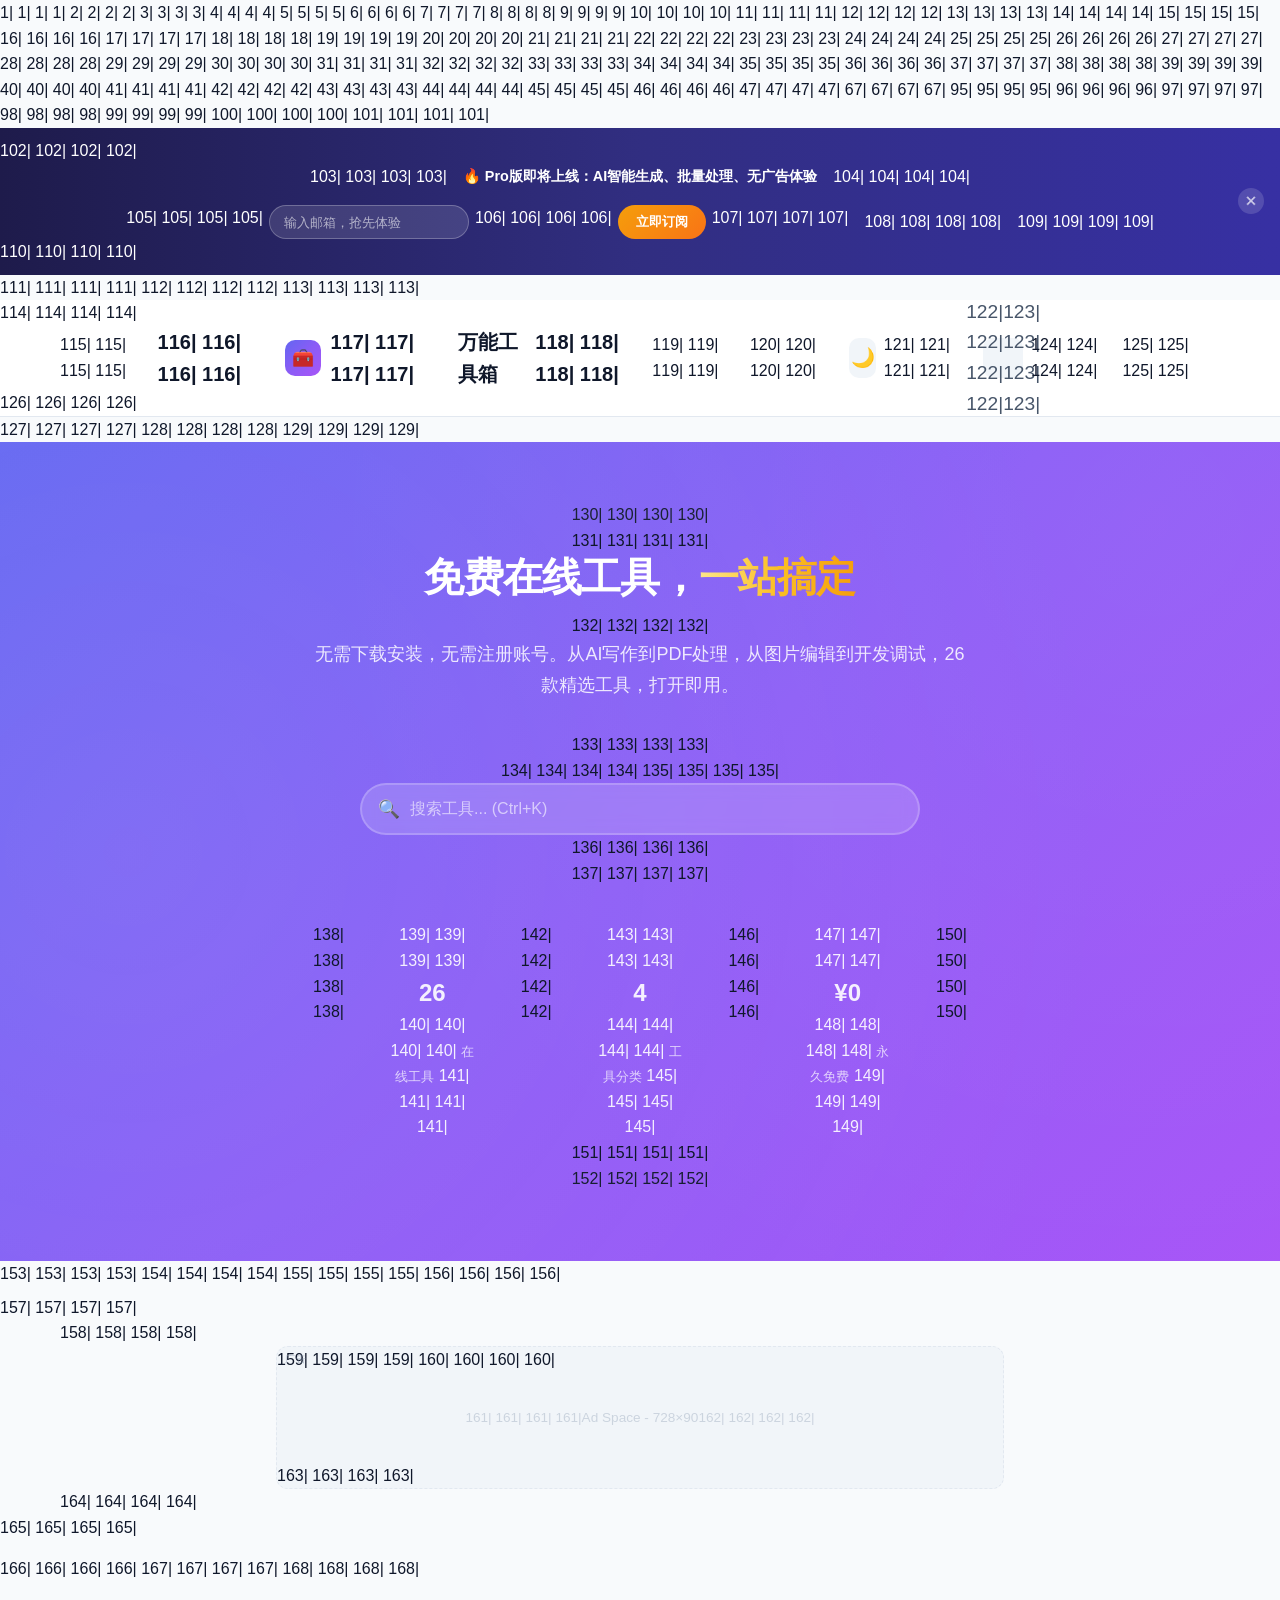
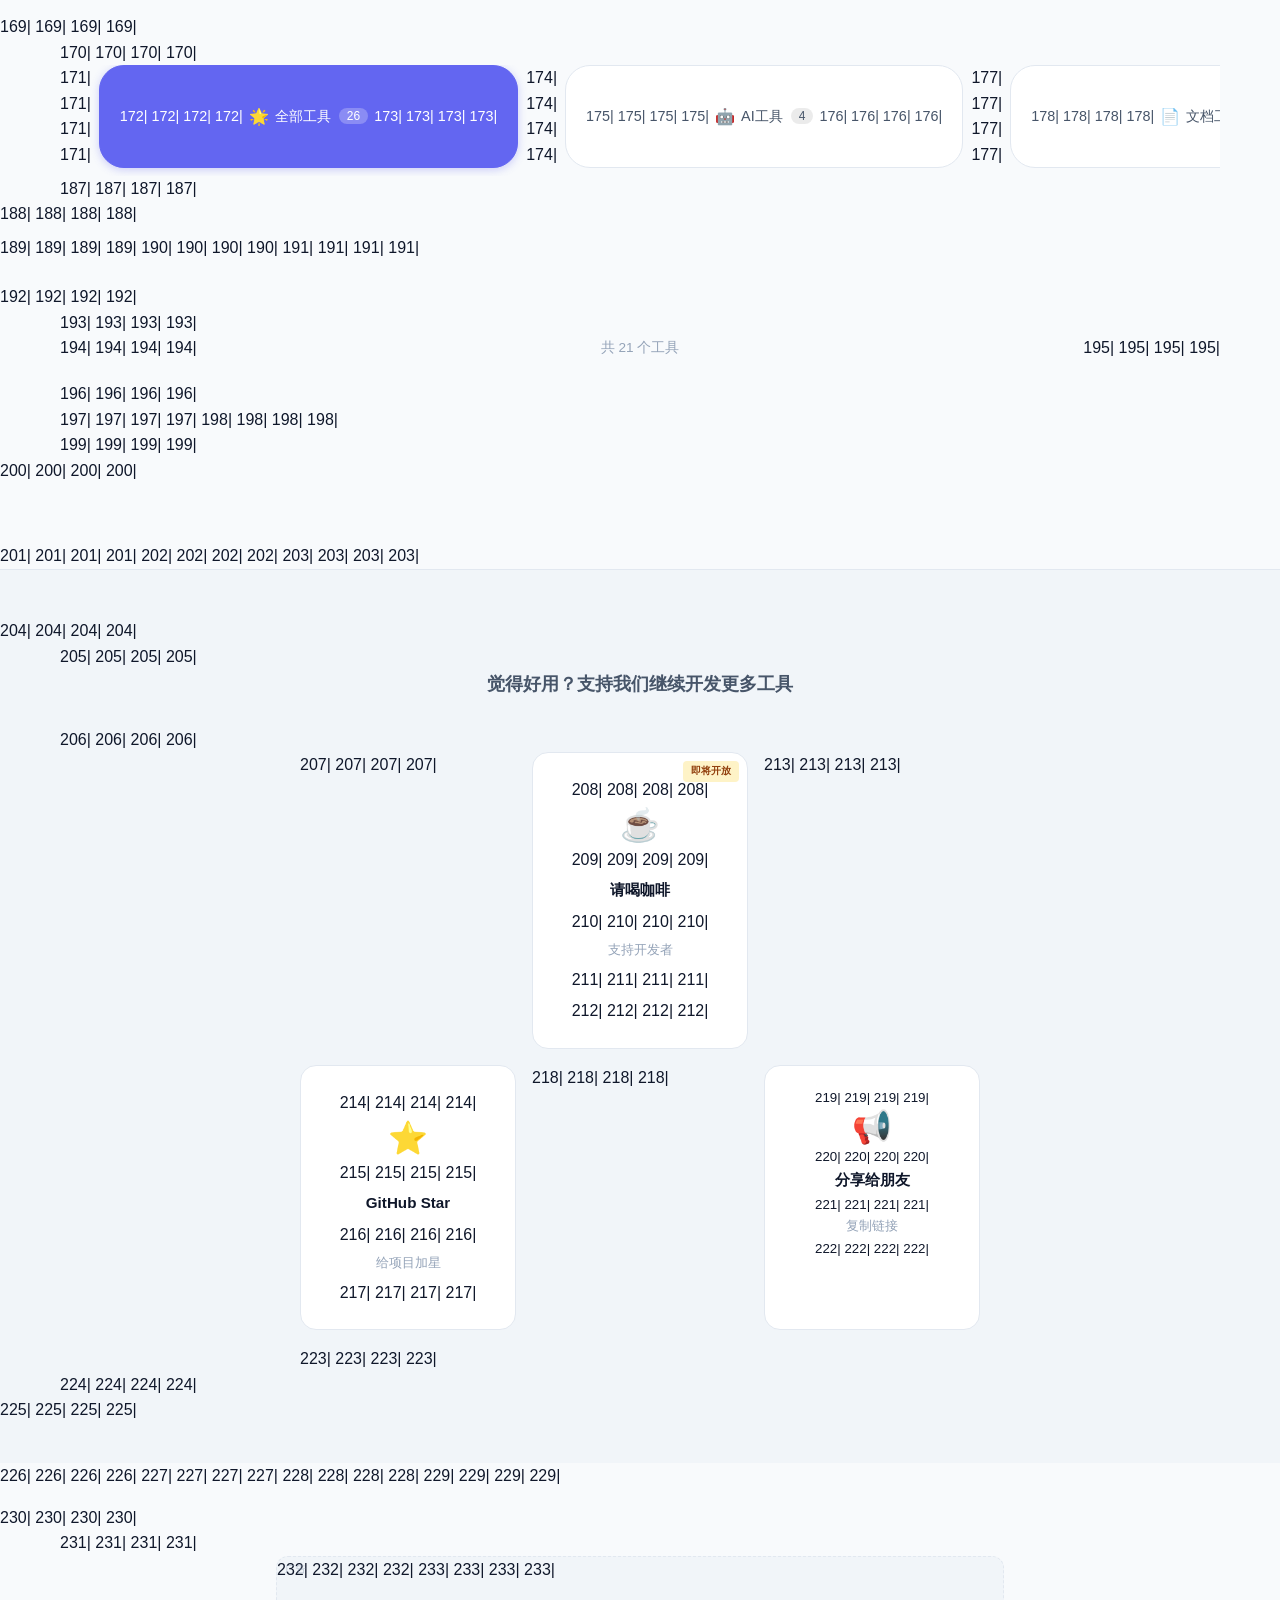
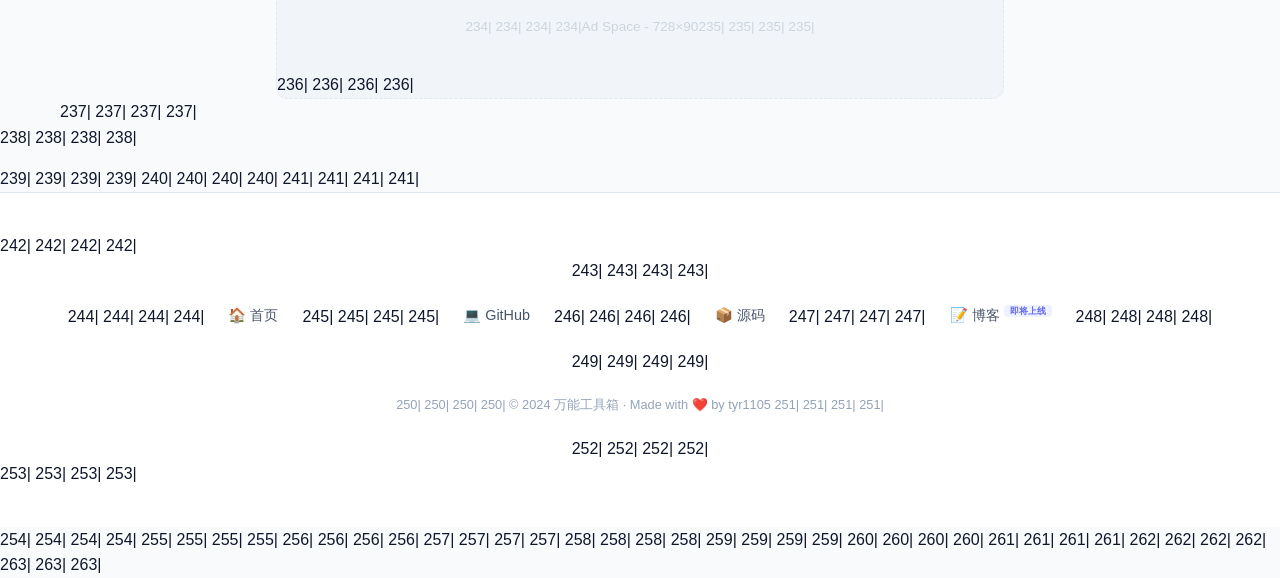
==== index.html @ a22a0768 "feat: 添加CSS阴影生成器工具" ====
1|     1|     1|     1|<!DOCTYPE html>
     2|     2|     2|     2|<html lang="zh-CN" data-theme="light">
     3|     3|     3|     3|<head>
     4|     4|     4|     4|  <meta charset="UTF-8">
     5|     5|     5|     5|  <meta name="viewport" content="width=device-width, initial-scale=1.0">
     6|     6|     6|     6|  <meta http-equiv="X-UA-Compatible" content="IE=edge">
     7|     7|     7|     7|
     8|     8|     8|     8|  <!-- SEO Meta Tags -->
     9|     9|     9|     9|  <title>万能工具箱 - 免费在线工具集合 | AI工具、PDF处理、图片编辑、开发者工具</title>
    10|    10|    10|    10|  <meta name="description" content="万能工具箱汇集各类免费在线工具：AI文案生成、PDF处理、图片编辑压缩、发票生成、简历制作、开发者工具等，无需注册，即开即用。">
    11|    11|    11|    11|  <meta name="keywords" content="在线工具,免费工具,AI工具,PDF工具,图片压缩,发票生成,简历制作,二维码生成,开发者工具,JSON格式化,万能工具箱">
    12|    12|    12|    12|  <meta name="author" content="tyr1105">
    13|    13|    13|    13|  <meta name="robots" content="index, follow, max-snippet:-1, max-image-preview:large">
    14|    14|    14|    14|  <link rel="canonical" href="https://tyr1105.github.io/">
    15|    15|    15|    15|  <link rel="alternate" hreflang="zh-CN" href="https://tyr1105.github.io/">
    16|    16|    16|    16|  <link rel="alternate" hreflang="zh-TW" href="https://tyr1105.github.io/">
    17|    17|    17|    17|  <link rel="alternate" hreflang="zh-HK" href="https://tyr1105.github.io/">
    18|    18|    18|    18|  <link rel="alternate" hreflang="en" href="https://tyr1105.github.io/">
    19|    19|    19|    19|  <link rel="alternate" hreflang="x-default" href="https://tyr1105.github.io/">
    20|    20|    20|    20|
    21|    21|    21|    21|  <!-- Open Graph -->
    22|    22|    22|    22|  <meta property="og:type" content="website">
    23|    23|    23|    23|  <meta property="og:title" content="万能工具箱 - 免费在线工具集合">
    24|    24|    24|    24|  <meta property="og:description" content="汇集26+个免费在线工具：AI文案生成、PDF处理、图片编辑、录屏工具、配色工具、开发者工具等，无需注册，即开即用。">
    25|    25|    25|    25|  <meta property="og:url" content="https://tyr1105.github.io/">
    26|    26|    26|    26|  <meta property="og:site_name" content="万能工具箱">
    27|    27|    27|    27|  <meta property="og:locale" content="zh_CN">
    28|    28|    28|    28|  <meta property="og:image" content="https://tyr1105.github.io/og-image.png">
    29|    29|    29|    29|  <meta property="og:image:width" content="1200">
    30|    30|    30|    30|  <meta property="og:image:height" content="630">
    31|    31|    31|    31|  <meta property="og:image:alt" content="万能工具箱 - 免费在线工具集合，包含AI营销文案、PDF处理、图片压缩、发票生成等19+款工具">
    32|    32|    32|    32|
    33|    33|    33|    33|  <!-- Twitter Card -->
    34|    34|    34|    34|  <meta name="twitter:card" content="summary_large_image">
    35|    35|    35|    35|  <meta name="twitter:title" content="万能工具箱 - 免费在线工具集合">
    36|    36|    36|    36|  <meta name="twitter:description" content="汇集26+个免费在线工具：AI文案生成、PDF处理、图片编辑、录屏工具、配色工具、开发者工具等。">
    37|    37|    37|    37|  <meta name="twitter:image" content="https://tyr1105.github.io/og-image.png">
    38|    38|    38|    38|  <meta name="twitter:image:alt" content="万能工具箱 - 免费在线工具集合预览图">
    39|    39|    39|    39|
    40|    40|    40|    40|  <!-- Favicon -->
    41|    41|    41|    41|  <link rel="icon" href="data:image/svg+xml,<svg xmlns='http://www.w3.org/2000/svg' viewBox='0 0 100 100'><text y='.9em' font-size='90'>🧰</text></svg>">
    42|    42|    42|    42|
    43|    43|    43|    43|  <!-- Stylesheet -->
    44|    44|    44|    44|  <link rel="stylesheet" href="style.css">
    45|    45|    45|    45|
    46|    46|    46|    46|  <!-- Structured Data -->
    47|    47|    47|    47|  <script type="application/ld+json">
    48|    48|    48|    48|  {
    49|    49|    49|    49|    "@context": "https://schema.org",
    50|    50|    50|    50|    "@type": "WebSite",
    51|    51|    51|    51|    "name": "万能工具箱",
    52|    52|    52|    52|    "alternateName": "Wanneng Toolbox",
    53|    53|    53|    53|    "url": "https://tyr1105.github.io/",
    54|    54|    54|    54|    "description": "免费在线工具集合，汇集AI工具、文档处理、图片编辑、开发者工具等。",
    55|    55|    55|    55|    "inLanguage": "zh-CN",
    56|    56|    56|    56|    "creator": {
    57|    57|    57|    57|      "@type": "Person",
    58|    58|    58|    58|      "name": "tyr1105"
    59|    59|    59|    59|    },
    60|    60|    60|    60|    "potentialAction": {
    61|    61|    61|    61|      "@type": "SearchAction",
    62|    62|    62|    62|      "target": "https://tyr1105.github.io/?q={search_term_string}",
    63|    63|    63|    63|      "query-input": "required name=search_term_string"
    64|    64|    64|    64|    }
    65|    65|    65|    65|  }
    66|    66|    66|    66|  </script>
    67|    67|    67|    67|  <script type="application/ld+json">
    68|    68|    68|    68|  {
    69|    69|    69|    69|    "@context": "https://schema.org",
    70|    70|    70|    70|    "@type": "ItemList",
    71|    71|    71|    71|    "name": "在线工具列表",
    72|    72|    72|    72|    "itemListElement": [
    73|    73|    73|    73|      {"@type": "ListItem", "position": 1, "name": "AI营销文案生成器", "url": "https://tyr1105.github.io/ai-tools-box/"},
    74|    74|    74|    74|      {"@type": "ListItem", "position": 2, "name": "AI社交媒体文案", "url": "https://tyr1105.github.io/writeboom/"},
    75|    75|    75|    75|      {"@type": "ListItem", "position": 3, "name": "AI Excel公式助手", "url": "https://github.com/tyr1105/formula-ai"},
    76|    76|    76|    76|      {"@type": "ListItem", "position": 4, "name": "PDF工具箱", "url": "https://tyr1105.github.io/pdfkit/"},
    77|    77|    77|    77|      {"@type": "ListItem", "position": 5, "name": "在线发票生成器", "url": "https://tyr1105.github.io/quickbill/"},
    78|    78|    78|    78|      {"@type": "ListItem", "position": 6, "name": "简历制作器", "url": "https://tyr1105.github.io/resumecraft/"},
    79|    79|    79|    79|      {"@type": "ListItem", "position": 7, "name": "图片工具箱", "url": "https://tyr1105.github.io/pictool/"},
    80|    80|    80|    80|      {"@type": "ListItem", "position": 8, "name": "小红书封面制作", "url": "https://tyr1105.github.io/redcover/"},
    81|    81|    81|    81|      {"@type": "ListItem", "position": 9, "name": "截图美化工具", "url": "https://tyr1105.github.io/shotpro/"},
    82|    82|    82|    82|      {"@type": "ListItem", "position": 10, "name": "二维码生成器", "url": "https://tyr1105.github.io/qrgen/"},
    83|    83|    83|    83|      {"@type": "ListItem", "position": 11, "name": "水印大师", "url": "https://tyr1105.github.io/watermark-pro/"},
    84|    84|    84|    84|      {"@type": "ListItem", "position": 12, "name": "开发者工具箱", "url": "https://tyr1105.github.io/devkit-tools/"},
    85|    85|    85|    85|      {"@type": "ListItem", "position": 13, "name": "在线图表制作", "url": "https://tyr1105.github.io/chartsnap/"},
    86|    86|    86|    86|      {"@type": "ListItem", "position": 14, "name": "DevToolBox开发者工具", "url": "https://tyr1105.github.io/devtoolbox/"},
    87|    87|    87|    87|      {"@type": "ListItem", "position": 15, "name": "在线录屏工具", "url": "https://tyr1105.github.io/recsnap/"},
    88|    88|    88|    88|      {"@type": "ListItem", "position": 16, "name": "配色大师", "url": "https://tyr1105.github.io/colorpilot/"}
    89|    89|    89|    89|      ,{"@type": "ListItem", "position": 17, "name": "Favicon生成器", "url": "https://tyr1105.github.io/favicon-gen/"}
    90|    90|    90|    90|      ,{"@type": "ListItem", "position": 18, "name": "DevUtils开发者工具", "url": "https://tyr1105.github.io/devutils/"}
    91|    91|    91|    91|      ,{"@type": "ListItem", "position": 19, "name": "App截图Mockup生成器", "url": "https://tyr1105.github.io/shotpro-app/"}
    92|    92|    92|    92|    ]
    93|    93|    93|    93|  }
    94|    94|    94|    94|  </script>
    95|    95|    95|    95|
    96|    96|    96|    96|  <!-- Analytics will be configured after GA setup -->
    97|    97|    97|    97|</head>
    98|    98|    98|    98|<body>
    99|    99|    99|    99|
   100|   100|   100|   100|  <!-- ========== Pro Banner ========== -->
   101|   101|   101|   101|  <div class="pro-banner" id="pro-banner">
   102|   102|   102|   102|    <div class="pro-banner-inner">
   103|   103|   103|   103|      <span class="pro-banner-text">🔥 Pro版即将上线：AI智能生成、批量处理、无广告体验</span>
   104|   104|   104|   104|      <form class="pro-banner-form" id="pro-email-form" onsubmit="return false;">
   105|   105|   105|   105|        <input type="email" class="pro-banner-input" placeholder="输入邮箱，抢先体验" aria-label="邮箱地址">
   106|   106|   106|   106|        <button type="submit" class="pro-banner-btn">立即订阅</button>
   107|   107|   107|   107|      </form>
   108|   108|   108|   108|      <button class="pro-banner-close" id="pro-banner-close" aria-label="关闭">✕</button>
   109|   109|   109|   109|    </div>
   110|   110|   110|   110|  </div>
   111|   111|   111|   111|
   112|   112|   112|   112|  <!-- ========== Header ========== -->
   113|   113|   113|   113|  <header class="header">
   114|   114|   114|   114|    <div class="container header-inner">
   115|   115|   115|   115|      <a href="/" class="logo">
   116|   116|   116|   116|        <div class="logo-icon">🧰</div>
   117|   117|   117|   117|        <span>万能工具箱</span>
   118|   118|   118|   118|      </a>
   119|   119|   119|   119|      <div class="header-actions">
   120|   120|   120|   120|        <button class="theme-toggle" id="theme-toggle" aria-label="切换暗色模式">🌙</button>
   121|   121|   121|   121|        <a href="https://github.com/tyr1105" target="_blank" rel="noopener noreferrer" class="github-link" aria-label="GitHub">
   122|   122|   122|   122|          <svg width="20" height="20" viewBox="0 0 24 24" fill="currentColor"><path d="M12 0C5.37 0 0 5.37 0 12c0 5.31 3.435 9.795 8.205 11.385.6.105.825-.255.825-.57 0-.285-.015-1.23-.015-2.235-3.015.555-3.795-.735-4.035-1.41-.135-.345-.72-1.41-1.23-1.695-.42-.225-1.02-.78-.015-.795.945-.015 1.62.87 1.845 1.23 1.08 1.815 2.805 1.305 3.495.99.105-.78.42-1.305.765-1.605-2.67-.3-5.46-1.335-5.46-5.925 0-1.305.465-2.385 1.23-3.225-.12-.3-.54-1.53.12-3.18 0 0 1.005-.315 3.3 1.23.96-.27 1.98-.405 3-.405s2.04.135 3 .405c2.295-1.56 3.3-1.23 3.3-1.23.66 1.65.24 2.88.12 3.18.765.84 1.23 1.905 1.23 3.225 0 4.605-2.805 5.625-5.475 5.925.435.375.81 1.095.81 2.22 0 1.605-.015 2.895-.015 3.3 0 .315.225.69.825.57A12.02 12.02 0 0024 12c0-6.63-5.37-12-12-12z"/></svg>
   123|   123|   123|   123|        </a>
   124|   124|   124|   124|      </div>
   125|   125|   125|   125|    </div>
   126|   126|   126|   126|  </header>
   127|   127|   127|   127|
   128|   128|   128|   128|  <!-- ========== Hero ========== -->
   129|   129|   129|   129|  <section class="hero">
   130|   130|   130|   130|    <div class="hero-content">
   131|   131|   131|   131|      <h1>免费在线工具，<span class="gradient-text">一站搞定</span></h1>
   132|   132|   132|   132|      <p>无需下载安装，无需注册账号。从AI写作到PDF处理，从图片编辑到开发调试，26款精选工具，打开即用。</p>
   133|   133|   133|   133|      <div class="search-wrapper">
   134|   134|   134|   134|        <span class="search-icon">🔍</span>
   135|   135|   135|   135|        <input type="text" id="search-input" class="search-input" placeholder="搜索工具... (Ctrl+K)" autocomplete="off">
   136|   136|   136|   136|      </div>
   137|   137|   137|   137|      <div class="stats">
   138|   138|   138|   138|        <div class="stat-item">
   139|   139|   139|   139|          <span class="stat-number">26</span>
   140|   140|   140|   140|          <span class="stat-label">在线工具</span>
   141|   141|   141|   141|        </div>
   142|   142|   142|   142|        <div class="stat-item">
   143|   143|   143|   143|          <span class="stat-number">4</span>
   144|   144|   144|   144|          <span class="stat-label">工具分类</span>
   145|   145|   145|   145|        </div>
   146|   146|   146|   146|        <div class="stat-item">
   147|   147|   147|   147|          <span class="stat-number">¥0</span>
   148|   148|   148|   148|          <span class="stat-label">永久免费</span>
   149|   149|   149|   149|        </div>
   150|   150|   150|   150|      </div>
   151|   151|   151|   151|    </div>
   152|   152|   152|   152|  </section>
   153|   153|   153|   153|
   154|   154|   154|   154|  <!-- ========== Ad Banner (Hero - Grid) ========== -->
   155|   155|   155|   155|  <!-- Google AdSense - Replace with actual ad code after account setup -->
   156|   156|   156|   156|  <div class="ad-banner ad-banner-mid">
   157|   157|   157|   157|    <div class="container">
   158|   158|   158|   158|      <div class="ad-slot" aria-label="广告位">
   159|   159|   159|   159|        <span class="ad-label">广告</span>
   160|   160|   160|   160|        <div class="ad-placeholder">
   161|   161|   161|   161|          <span>Ad Space - 728×90</span>
   162|   162|   162|   162|        </div>
   163|   163|   163|   163|      </div>
   164|   164|   164|   164|    </div>
   165|   165|   165|   165|  </div>
   166|   166|   166|   166|
   167|   167|   167|   167|  <!-- ========== Category Tabs ========== -->
   168|   168|   168|   168|  <nav class="categories">
   169|   169|   169|   169|    <div class="container">
   170|   170|   170|   170|      <div class="categories-inner">
   171|   171|   171|   171|        <button class="cat-btn active" data-category="all">
   172|   172|   172|   172|          <span class="cat-emoji">🌟</span> 全部工具 <span class="cat-count">26</span>
   173|   173|   173|   173|        </button>
   174|   174|   174|   174|        <button class="cat-btn" data-category="ai">
   175|   175|   175|   175|          <span class="cat-emoji">🤖</span> AI工具 <span class="cat-count">4</span>
   176|   176|   176|   176|        </button>
   177|   177|   177|   177|        <button class="cat-btn" data-category="doc">
   178|   178|   178|   178|          <span class="cat-emoji">📄</span> 文档工具 <span class="cat-count">4</span>
   179|   179|   179|   179|        </button>
   180|   180|   180|   180|        <button class="cat-btn" data-category="design">
   181|   181|   181|   181|          <span class="cat-emoji">🎨</span> 设计工具 <span class="cat-count">6</span>
   182|   182|   182|   182|        </button>
   183|   183|   183|   183|        <button class="cat-btn" data-category="dev">
   184|   184|   184|   184|          <span class="cat-emoji">⚙️</span> 开发工具 <span class="cat-count">5</span>
   185|   185|   185|   185|        </button>
   186|   186|   186|   186|      </div>
   187|   187|   187|   187|    </div>
   188|   188|   188|   188|  </nav>
   189|   189|   189|   189|
   190|   190|   190|   190|  <!-- ========== Tools Grid ========== -->
   191|   191|   191|   191|  <main class="tools-section">
   192|   192|   192|   192|    <div class="container">
   193|   193|   193|   193|      <div class="section-header">
   194|   194|   194|   194|        <span class="tools-count" id="tools-count">共 21 个工具</span>
   195|   195|   195|   195|      </div>
   196|   196|   196|   196|      <div class="tools-grid" id="tools-grid">
   197|   197|   197|   197|        <!-- Dynamically rendered by JS -->
   198|   198|   198|   198|      </div>
   199|   199|   199|   199|    </div>
   200|   200|   200|   200|  </main>
   201|   201|   201|   201|
   202|   202|   202|   202|  <!-- ========== 支持我们 Section ========== -->
   203|   203|   203|   203|  <section class="support-section">
   204|   204|   204|   204|    <div class="container">
   205|   205|   205|   205|      <h2 class="support-title">觉得好用？支持我们继续开发更多工具</h2>
   206|   206|   206|   206|      <div class="support-cards">
   207|   207|   207|   207|        <a href="#" class="support-card" onclick="return false;">
   208|   208|   208|   208|          <span class="support-card-icon">☕</span>
   209|   209|   209|   209|          <span class="support-card-name">请喝咖啡</span>
   210|   210|   210|   210|          <span class="support-card-desc">支持开发者</span>
   211|   211|   211|   211|          <span class="support-card-badge coming-soon-badge">即将开放</span>
   212|   212|   212|   212|        </a>
   213|   213|   213|   213|        <a href="https://github.com/tyr1105/tyr1105.github.io" target="_blank" rel="noopener noreferrer" class="support-card">
   214|   214|   214|   214|          <span class="support-card-icon">⭐</span>
   215|   215|   215|   215|          <span class="support-card-name">GitHub Star</span>
   216|   216|   216|   216|          <span class="support-card-desc">给项目加星</span>
   217|   217|   217|   217|        </a>
   218|   218|   218|   218|        <button class="support-card" id="share-btn" onclick="navigator.clipboard.writeText(window.location.href).then(function(){var t=document.getElementById('share-btn');var o=t.querySelector('.support-card-desc');var orig=o.textContent;o.textContent='✅ 已复制!';setTimeout(function(){o.textContent=orig;},2000);});">
   219|   219|   219|   219|          <span class="support-card-icon">📢</span>
   220|   220|   220|   220|          <span class="support-card-name">分享给朋友</span>
   221|   221|   221|   221|          <span class="support-card-desc">复制链接</span>
   222|   222|   222|   222|        </button>
   223|   223|   223|   223|      </div>
   224|   224|   224|   224|    </div>
   225|   225|   225|   225|  </section>
   226|   226|   226|   226|
   227|   227|   227|   227|  <!-- ========== Ad Banner (Footer) ========== -->
   228|   228|   228|   228|  <!-- Google AdSense - Replace with actual ad code after account setup -->
   229|   229|   229|   229|  <div class="ad-banner ad-banner-footer">
   230|   230|   230|   230|    <div class="container">
   231|   231|   231|   231|      <div class="ad-slot" aria-label="广告位">
   232|   232|   232|   232|        <span class="ad-label">广告</span>
   233|   233|   233|   233|        <div class="ad-placeholder">
   234|   234|   234|   234|          <span>Ad Space - 728×90</span>
   235|   235|   235|   235|        </div>
   236|   236|   236|   236|      </div>
   237|   237|   237|   237|    </div>
   238|   238|   238|   238|  </div>
   239|   239|   239|   239|
   240|   240|   240|   240|  <!-- ========== Footer ========== -->
   241|   241|   241|   241|  <footer class="footer">
   242|   242|   242|   242|    <div class="container footer-inner">
   243|   243|   243|   243|      <div class="footer-links">
   244|   244|   244|   244|        <a href="/">🏠 首页</a>
   245|   245|   245|   245|        <a href="https://github.com/tyr1105" target="_blank" rel="noopener noreferrer">💻 GitHub</a>
   246|   246|   246|   246|        <a href="https://github.com/tyr1105/tyr1105.github.io" target="_blank" rel="noopener noreferrer">📦 源码</a>
   247|   247|   247|   247|        <a href="/blog/" class="footer-blog-link">📝 博客</a>
   248|   248|   248|   248|      </div>
   249|   249|   249|   249|      <p class="footer-copy">
   250|   250|   250|   250|        © 2024 万能工具箱 · Made with <span class="footer-heart">❤️</span> by tyr1105
   251|   251|   251|   251|      </p>
   252|   252|   252|   252|    </div>
   253|   253|   253|   253|  </footer>
   254|   254|   254|   254|
   255|   255|   255|   255|  <!-- ========== Back to Top ========== -->
   256|   256|   256|   256|  <button class="back-to-top" id="back-to-top" aria-label="回到顶部">↑</button>
   257|   257|   257|   257|
   258|   258|   258|   258|  <!-- Scripts -->
   259|   259|   259|   259|  <script src="script.js"></script>
   260|   260|   260|   260|</body>
   261|   261|   261|   261|</html>
   262|   262|   262|   262|
   263|   263|   263|
---- style.css ----
/* ========== Reset & Base ========== */
*, *::before, *::after { box-sizing: border-box; margin: 0; padding: 0; }

:root {
  --bg-primary: #f8fafc;
  --bg-secondary: #ffffff;
  --bg-card: #ffffff;
  --bg-hero: linear-gradient(135deg, #6366f1 0%, #8b5cf6 50%, #a855f7 100%);
  --bg-input: #f1f5f9;
  --text-primary: #0f172a;
  --text-secondary: #475569;
  --text-muted: #94a3b8;
  --text-on-hero: #ffffff;
  --border-color: #e2e8f0;
  --shadow-sm: 0 1px 2px rgba(0,0,0,0.05);
  --shadow-md: 0 4px 6px -1px rgba(0,0,0,0.07), 0 2px 4px -2px rgba(0,0,0,0.05);
  --shadow-lg: 0 10px 15px -3px rgba(0,0,0,0.08), 0 4px 6px -4px rgba(0,0,0,0.05);
  --shadow-xl: 0 20px 25px -5px rgba(0,0,0,0.08), 0 8px 10px -6px rgba(0,0,0,0.04);
  --accent: #6366f1;
  --accent-hover: #4f46e5;
  --accent-light: #eef2ff;
  --radius: 12px;
  --radius-lg: 16px;
  --transition: 0.25s cubic-bezier(0.4, 0, 0.2, 1);
  --font-sans: -apple-system, BlinkMacSystemFont, "Segoe UI", "Noto Sans SC", "PingFang SC", "Hiragino Sans GB", "Microsoft YaHei", sans-serif;
  --max-width: 1200px;
  --cat-ai: #6366f1;
  --cat-doc: #059669;
  --cat-design: #d946ef;
  --cat-dev: #f59e0b;
}

[data-theme="dark"] {
  --bg-primary: #0f172a;
  --bg-secondary: #1e293b;
  --bg-card: #1e293b;
  --bg-hero: linear-gradient(135deg, #4338ca 0%, #6d28d9 50%, #7e22ce 100%);
  --bg-input: #334155;
  --text-primary: #f1f5f9;
  --text-secondary: #cbd5e1;
  --text-muted: #64748b;
  --border-color: #334155;
  --shadow-sm: 0 1px 2px rgba(0,0,0,0.3);
  --shadow-md: 0 4px 6px -1px rgba(0,0,0,0.4);
  --shadow-lg: 0 10px 15px -3px rgba(0,0,0,0.4);
  --shadow-xl: 0 20px 25px -5px rgba(0,0,0,0.5);
  --accent: #818cf8;
  --accent-hover: #6366f1;
  --accent-light: #1e1b4b;
}

html { scroll-behavior: smooth; }

body {
  font-family: var(--font-sans);
  background: var(--bg-primary);
  color: var(--text-primary);
  line-height: 1.6;
  transition: background var(--transition), color var(--transition);
  -webkit-font-smoothing: antialiased;
  -moz-osx-font-smoothing: grayscale;
}

a { text-decoration: none; color: inherit; }
button { cursor: pointer; border: none; background: none; font-family: inherit; }
img { max-width: 100%; display: block; }

.container {
  max-width: var(--max-width);
  margin: 0 auto;
  padding: 0 20px;
}

/* ========== Header ========== */
.header {
  position: sticky;
  top: 0;
  z-index: 100;
  background: var(--bg-secondary);
  border-bottom: 1px solid var(--border-color);
  backdrop-filter: blur(12px);
  -webkit-backdrop-filter: blur(12px);
  transition: background var(--transition), border-color var(--transition);
}

.header-inner {
  display: flex;
  align-items: center;
  justify-content: space-between;
  height: 64px;
}

.logo {
  display: flex;
  align-items: center;
  gap: 10px;
  font-size: 1.25rem;
  font-weight: 700;
  color: var(--text-primary);
  transition: color var(--transition);
}

.logo-icon {
  width: 36px;
  height: 36px;
  background: var(--bg-hero);
  border-radius: 10px;
  display: flex;
  align-items: center;
  justify-content: center;
  font-size: 1.1rem;
  color: #fff;
  flex-shrink: 0;
}

.header-actions {
  display: flex;
  align-items: center;
  gap: 8px;
}

.theme-toggle {
  width: 40px;
  height: 40px;
  border-radius: 10px;
  display: flex;
  align-items: center;
  justify-content: center;
  font-size: 1.2rem;
  color: var(--text-secondary);
  transition: all var(--transition);
  background: var(--bg-input);
}

.theme-toggle:hover {
  background: var(--accent-light);
  color: var(--accent);
}

.github-link {
  width: 40px;
  height: 40px;
  border-radius: 10px;
  display: flex;
  align-items: center;
  justify-content: center;
  font-size: 1.2rem;
  color: var(--text-secondary);
  transition: all var(--transition);
  background: var(--bg-input);
}

.github-link:hover {
  background: var(--accent-light);
  color: var(--accent);
}

/* ========== Hero ========== */
.hero {
  background: var(--bg-hero);
  padding: 60px 0 70px;
  text-align: center;
  position: relative;
  overflow: hidden;
}

.hero::before {
  content: '';
  position: absolute;
  top: -50%;
  left: -50%;
  width: 200%;
  height: 200%;
  background: radial-gradient(circle at 30% 50%, rgba(255,255,255,0.08) 0%, transparent 50%),
              radial-gradient(circle at 70% 30%, rgba(255,255,255,0.05) 0%, transparent 40%);
  animation: heroShimmer 15s ease-in-out infinite alternate;
}

@keyframes heroShimmer {
  0% { transform: translate(0, 0) rotate(0deg); }
  100% { transform: translate(-2%, -1%) rotate(1deg); }
}

.hero-content {
  position: relative;
  z-index: 1;
  max-width: 700px;
  margin: 0 auto;
  padding: 0 20px;
}

.hero h1 {
  font-size: 2.5rem;
  font-weight: 800;
  color: var(--text-on-hero);
  margin-bottom: 12px;
  letter-spacing: -0.02em;
  line-height: 1.2;
}

.hero h1 .gradient-text {
  background: linear-gradient(90deg, #fde68a, #fbbf24, #f59e0b);
  -webkit-background-clip: text;
  -webkit-text-fill-color: transparent;
  background-clip: text;
}

.hero p {
  font-size: 1.125rem;
  color: rgba(255,255,255,0.85);
  margin-bottom: 32px;
  line-height: 1.7;
}

/* ========== Search ========== */
.search-wrapper {
  max-width: 560px;
  margin: 0 auto;
  position: relative;
}

.search-icon {
  position: absolute;
  left: 18px;
  top: 50%;
  transform: translateY(-50%);
  font-size: 1.1rem;
  color: var(--text-muted);
  pointer-events: none;
  z-index: 1;
}

.search-input {
  width: 100%;
  height: 52px;
  border-radius: 26px;
  border: 2px solid rgba(255,255,255,0.2);
  background: rgba(255,255,255,0.15);
  backdrop-filter: blur(8px);
  -webkit-backdrop-filter: blur(8px);
  padding: 0 20px 0 48px;
  font-size: 1rem;
  color: #fff;
  font-family: var(--font-sans);
  transition: all var(--transition);
  outline: none;
}

.search-input::placeholder {
  color: rgba(255,255,255,0.6);
}

.search-input:focus {
  border-color: rgba(255,255,255,0.5);
  background: rgba(255,255,255,0.22);
  box-shadow: 0 0 0 4px rgba(255,255,255,0.1);
}

/* ========== Stats ========== */
.stats {
  display: flex;
  justify-content: center;
  gap: 40px;
  margin-top: 36px;
}

.stat-item {
  text-align: center;
  color: rgba(255,255,255,0.9);
}

.stat-number {
  font-size: 1.5rem;
  font-weight: 700;
  display: block;
}

.stat-label {
  font-size: 0.8rem;
  opacity: 0.8;
}

/* ========== Categories ========== */
.categories {
  padding: 32px 0 8px;
  position: sticky;
  top: 64px;
  z-index: 90;
  background: var(--bg-primary);
  transition: background var(--transition);
}

.categories-inner {
  display: flex;
  gap: 8px;
  overflow-x: auto;
  padding-bottom: 8px;
  scrollbar-width: none;
  -ms-overflow-style: none;
}

.categories-inner::-webkit-scrollbar { display: none; }

.cat-btn {
  padding: 10px 20px;
  border-radius: 25px;
  font-size: 0.9rem;
  font-weight: 500;
  white-space: nowrap;
  color: var(--text-secondary);
  background: var(--bg-card);
  border: 1px solid var(--border-color);
  transition: all var(--transition);
  display: flex;
  align-items: center;
  gap: 6px;
}

.cat-btn:hover {
  border-color: var(--accent);
  color: var(--accent);
  background: var(--accent-light);
}

.cat-btn.active {
  background: var(--accent);
  color: #fff;
  border-color: var(--accent);
  box-shadow: 0 2px 8px rgba(99,102,241,0.3);
}

.cat-btn .cat-emoji {
  font-size: 1rem;
}

.cat-count {
  font-size: 0.75rem;
  background: rgba(0,0,0,0.08);
  padding: 1px 8px;
  border-radius: 10px;
  margin-left: 2px;
}

.cat-btn.active .cat-count {
  background: rgba(255,255,255,0.25);
}

/* ========== Tools Grid ========== */
.tools-section {
  padding: 24px 0 60px;
}

.section-header {
  display: flex;
  align-items: center;
  justify-content: space-between;
  margin-bottom: 20px;
}

.tools-count {
  font-size: 0.85rem;
  color: var(--text-muted);
}

.tools-grid {
  display: grid;
  grid-template-columns: 1fr;
  gap: 16px;
}

@media (min-width: 640px) {
  .tools-grid { grid-template-columns: repeat(2, 1fr); }
}

@media (min-width: 960px) {
  .tools-grid { grid-template-columns: repeat(3, 1fr); }
}

/* ========== Tool Card ========== */
.tool-card {
  background: var(--bg-card);
  border: 1px solid var(--border-color);
  border-radius: var(--radius-lg);
  padding: 24px;
  transition: all var(--transition);
  display: flex;
  flex-direction: column;
  gap: 14px;
  position: relative;
  overflow: hidden;
}

.tool-card::before {
  content: '';
  position: absolute;
  top: 0;
  left: 0;
  right: 0;
  height: 3px;
  opacity: 0;
  transition: opacity var(--transition);
}

.tool-card[data-category="ai"]::before { background: var(--cat-ai); }
.tool-card[data-category="doc"]::before { background: var(--cat-doc); }
.tool-card[data-category="design"]::before { background: var(--cat-design); }
.tool-card[data-category="dev"]::before { background: var(--cat-dev); }

.tool-card:hover {
  transform: translateY(-4px);
  box-shadow: var(--shadow-xl);
  border-color: transparent;
}

.tool-card:hover::before {
  opacity: 1;
}

.tool-card-header {
  display: flex;
  align-items: flex-start;
  gap: 14px;
}

.tool-icon {
  width: 48px;
  height: 48px;
  border-radius: 12px;
  display: flex;
  align-items: center;
  justify-content: center;
  font-size: 1.4rem;
  flex-shrink: 0;
}

.tool-icon.ai { background: #eef2ff; }
.tool-icon.doc { background: #ecfdf5; }
.tool-icon.design { background: #fdf4ff; }
.tool-icon.dev { background: #fffbeb; }

[data-theme="dark"] .tool-icon.ai { background: #1e1b4b; }
[data-theme="dark"] .tool-icon.doc { background: #064e3b; }
[data-theme="dark"] .tool-icon.design { background: #3b0764; }
[data-theme="dark"] .tool-icon.dev { background: #451a03; }

.tool-info {
  flex: 1;
  min-width: 0;
}

.tool-name {
  font-size: 1.05rem;
  font-weight: 600;
  color: var(--text-primary);
  margin-bottom: 2px;
  line-height: 1.3;
}

.tool-desc {
  font-size: 0.85rem;
  color: var(--text-secondary);
  line-height: 1.5;
  display: -webkit-box;
  -webkit-line-clamp: 2;
  -webkit-box-orient: vertical;
  overflow: hidden;
}

.tool-card-footer {
  display: flex;
  align-items: center;
  justify-content: space-between;
  margin-top: auto;
}

.tool-tag {
  display: inline-flex;
  align-items: center;
  gap: 4px;
  padding: 4px 10px;
  border-radius: 6px;
  font-size: 0.75rem;
  font-weight: 500;
}

.tool-tag.ai { background: #eef2ff; color: var(--cat-ai); }
.tool-tag.doc { background: #ecfdf5; color: var(--cat-doc); }
.tool-tag.design { background: #fdf4ff; color: var(--cat-design); }
.tool-tag.dev { background: #fffbeb; color: var(--cat-dev); }

[data-theme="dark"] .tool-tag.ai { background: rgba(99,102,241,0.15); color: #a5b4fc; }
[data-theme="dark"] .tool-tag.doc { background: rgba(5,150,105,0.15); color: #6ee7b7; }
[data-theme="dark"] .tool-tag.design { background: rgba(217,70,239,0.15); color: #f0abfc; }
[data-theme="dark"] .tool-tag.dev { background: rgba(245,158,11,0.15); color: #fcd34d; }

.tool-btn {
  display: inline-flex;
  align-items: center;
  gap: 6px;
  padding: 8px 18px;
  border-radius: 8px;
  font-size: 0.85rem;
  font-weight: 600;
  color: #fff;
  background: var(--accent);
  transition: all var(--transition);
  text-decoration: none;
}

.tool-btn:hover {
  background: var(--accent-hover);
  transform: translateY(-1px);
  box-shadow: 0 4px 12px rgba(99,102,241,0.3);
}

.tool-btn .arrow {
  transition: transform var(--transition);
  font-size: 0.8rem;
}

.tool-btn:hover .arrow {
  transform: translateX(3px);
}

.tool-badge {
  position: absolute;
  top: 12px;
  right: 12px;
  padding: 2px 8px;
  border-radius: 4px;
  font-size: 0.7rem;
  font-weight: 600;
  background: #fef3c7;
  color: #92400e;
}

[data-theme="dark"] .tool-badge {
  background: rgba(245,158,11,0.2);
  color: #fcd34d;
}

/* ========== Empty State ========== */
.empty-state {
  text-align: center;
  padding: 60px 20px;
  color: var(--text-muted);
}

.empty-state .empty-icon {
  font-size: 3rem;
  margin-bottom: 16px;
  opacity: 0.5;
}

.empty-state h3 {
  font-size: 1.1rem;
  font-weight: 600;
  margin-bottom: 8px;
  color: var(--text-secondary);
}

.empty-state p {
  font-size: 0.9rem;
}

/* ========== Footer ========== */
.footer {
  background: var(--bg-secondary);
  border-top: 1px solid var(--border-color);
  padding: 40px 0;
  transition: background var(--transition), border-color var(--transition);
}

.footer-inner {
  display: flex;
  flex-direction: column;
  align-items: center;
  gap: 20px;
  text-align: center;
}

.footer-links {
  display: flex;
  gap: 24px;
  flex-wrap: wrap;
  justify-content: center;
}

.footer-links a {
  font-size: 0.9rem;
  color: var(--text-secondary);
  transition: color var(--transition);
}

.footer-links a:hover {
  color: var(--accent);
}

.footer-copy {
  font-size: 0.8rem;
  color: var(--text-muted);
}

.footer-heart {
  color: #ef4444;
}

/* ========== Back to Top ========== */
.back-to-top {
  position: fixed;
  bottom: 24px;
  right: 24px;
  width: 44px;
  height: 44px;
  border-radius: 50%;
  background: var(--accent);
  color: #fff;
  display: flex;
  align-items: center;
  justify-content: center;
  font-size: 1.2rem;
  box-shadow: var(--shadow-lg);
  transition: all var(--transition);
  opacity: 0;
  visibility: hidden;
  transform: translateY(10px);
  z-index: 90;
}

.back-to-top.visible {
  opacity: 1;
  visibility: visible;
  transform: translateY(0);
}

.back-to-top:hover {
  background: var(--accent-hover);
  transform: translateY(-2px);
}

/* ========== Responsive ========== */
@media (max-width: 480px) {
  .hero { padding: 40px 0 50px; }
  .hero h1 { font-size: 1.8rem; }
  .hero p { font-size: 0.95rem; }
  .stats { gap: 24px; }
  .stat-number { font-size: 1.25rem; }
  .tool-card { padding: 18px; }
  .tool-icon { width: 42px; height: 42px; font-size: 1.2rem; }
  .tool-name { font-size: 0.95rem; }
  .tool-btn { padding: 7px 14px; font-size: 0.8rem; }
}

/* ========== Animations ========== */
@keyframes fadeInUp {
  from { opacity: 0; transform: translateY(20px); }
  to { opacity: 1; transform: translateY(0); }
}

.tool-card {
  animation: fadeInUp 0.4s ease forwards;
  opacity: 0;
}

.tool-card:nth-child(1) { animation-delay: 0.02s; }
.tool-card:nth-child(2) { animation-delay: 0.06s; }
.tool-card:nth-child(3) { animation-delay: 0.10s; }
.tool-card:nth-child(4) { animation-delay: 0.14s; }
.tool-card:nth-child(5) { animation-delay: 0.18s; }
.tool-card:nth-child(6) { animation-delay: 0.22s; }
.tool-card:nth-child(7) { animation-delay: 0.26s; }
.tool-card:nth-child(8) { animation-delay: 0.30s; }
.tool-card:nth-child(9) { animation-delay: 0.34s; }
.tool-card:nth-child(10) { animation-delay: 0.38s; }
.tool-card:nth-child(11) { animation-delay: 0.42s; }

/* Hidden card */
.tool-card.hidden {
  display: none;
}

/* Loading skeleton effect */
.skeleton {
  background: linear-gradient(90deg, var(--bg-input) 25%, var(--bg-secondary) 50%, var(--bg-input) 75%);
  background-size: 200% 100%;
  animation: shimmer 1.5s infinite;
}

@keyframes shimmer {
  0% { background-position: -200% 0; }
  100% { background-position: 200% 0; }
}

/* ========== Pro Banner ========== */
.pro-banner {
  background: linear-gradient(90deg, #1e1b4b, #312e81, #3730a3);
  color: #fff;
  padding: 10px 0;
  position: relative;
  z-index: 110;
}

.pro-banner-inner {
  max-width: var(--max-width);
  margin: 0 auto;
  padding: 0 20px;
  display: flex;
  align-items: center;
  justify-content: center;
  gap: 16px;
  flex-wrap: wrap;
}

.pro-banner-text {
  font-size: 0.9rem;
  font-weight: 600;
  white-space: nowrap;
}

.pro-banner-form {
  display: flex;
  gap: 6px;
}

.pro-banner-input {
  height: 34px;
  border-radius: 17px;
  border: 1px solid rgba(255,255,255,0.25);
  background: rgba(255,255,255,0.12);
  padding: 0 14px;
  font-size: 0.82rem;
  color: #fff;
  outline: none;
  width: 200px;
  font-family: var(--font-sans);
  transition: all var(--transition);
}

.pro-banner-input::placeholder {
  color: rgba(255,255,255,0.6);
}

.pro-banner-input:focus {
  border-color: rgba(255,255,255,0.5);
  background: rgba(255,255,255,0.18);
}

.pro-banner-btn {
  height: 34px;
  border-radius: 17px;
  background: linear-gradient(135deg, #f59e0b, #f97316);
  color: #fff;
  padding: 0 18px;
  font-size: 0.82rem;
  font-weight: 600;
  border: none;
  cursor: pointer;
  white-space: nowrap;
  transition: all var(--transition);
  font-family: var(--font-sans);
}

.pro-banner-btn:hover {
  transform: scale(1.03);
  box-shadow: 0 2px 10px rgba(245,158,11,0.4);
}

.pro-banner-close {
  position: absolute;
  right: 16px;
  top: 50%;
  transform: translateY(-50%);
  background: rgba(255,255,255,0.15);
  color: rgba(255,255,255,0.7);
  border: none;
  cursor: pointer;
  font-size: 0.8rem;
  width: 26px;
  height: 26px;
  border-radius: 50%;
  display: flex;
  align-items: center;
  justify-content: center;
  transition: all var(--transition);
}

.pro-banner-close:hover {
  background: rgba(255,255,255,0.25);
  color: #fff;
}

@media (max-width: 640px) {
  .pro-banner-text { font-size: 0.8rem; }
  .pro-banner-input { width: 150px; font-size: 0.78rem; }
  .pro-banner-btn { padding: 0 12px; font-size: 0.78rem; }
}

/* ========== Pro Badge on Tool Card ========== */
.tool-pro-badge {
  position: absolute;
  top: 12px;
  right: 80px;
  padding: 2px 8px;
  border-radius: 4px;
  font-size: 0.7rem;
  font-weight: 700;
  background: linear-gradient(135deg, #6366f1, #8b5cf6);
  color: #fff;
  letter-spacing: 0.5px;
}

[data-theme="dark"] .tool-pro-badge {
  background: linear-gradient(135deg, #818cf8, #a78bfa);
}

/* ========== Ad Banners ========== */
.ad-banner {
  padding: 16px 0;
  background: transparent;
}

.ad-banner-mid {
  margin-top: -8px;
}

.ad-banner-footer {
  margin-bottom: 0;
}

.ad-slot {
  position: relative;
  max-width: 728px;
  margin: 0 auto;
  border-radius: var(--radius);
  overflow: hidden;
  border: 1px dashed var(--border-color);
  background: var(--bg-input);
  transition: all var(--transition);
}

.ad-label {
  position: absolute;
  top: 4px;
  left: 8px;
  font-size: 0.6rem;
  color: var(--text-muted);
  opacity: 0.6;
  text-transform: uppercase;
  letter-spacing: 1px;
}

.ad-placeholder {
  display: flex;
  align-items: center;
  justify-content: center;
  height: 90px;
  color: var(--text-muted);
  font-size: 0.85rem;
  opacity: 0.4;
}

@media (max-width: 768px) {
  .ad-slot { max-width: 100%; }
  .ad-placeholder { height: 60px; font-size: 0.75rem; }
}

/* ========== Support Section ========== */
.support-section {
  padding: 48px 0 40px;
  background: var(--bg-input);
  border-top: 1px solid var(--border-color);
  transition: background var(--transition), border-color var(--transition);
}

.support-title {
  text-align: center;
  font-size: 1.15rem;
  font-weight: 600;
  color: var(--text-secondary);
  margin-bottom: 28px;
}

.support-cards {
  display: grid;
  grid-template-columns: repeat(3, 1fr);
  gap: 16px;
  max-width: 680px;
  margin: 0 auto;
}

.support-card {
  display: flex;
  flex-direction: column;
  align-items: center;
  gap: 6px;
  padding: 24px 16px;
  background: var(--bg-card);
  border: 1px solid var(--border-color);
  border-radius: var(--radius-lg);
  text-decoration: none;
  cursor: pointer;
  transition: all var(--transition);
  position: relative;
  text-align: center;
  font-family: var(--font-sans);
  color: var(--text-primary);
}

.support-card:hover {
  transform: translateY(-3px);
  box-shadow: var(--shadow-md);
  border-color: var(--accent);
}

.support-card-icon {
  font-size: 2rem;
  line-height: 1;
}

.support-card-name {
  font-size: 0.95rem;
  font-weight: 600;
  color: var(--text-primary);
}

.support-card-desc {
  font-size: 0.8rem;
  color: var(--text-muted);
}

.support-card-badge {
  position: absolute;
  top: 8px;
  right: 8px;
  padding: 2px 8px;
  border-radius: 4px;
  font-size: 0.65rem;
  font-weight: 600;
}

.coming-soon-badge {
  background: #fef3c7;
  color: #92400e;
}

[data-theme="dark"] .coming-soon-badge {
  background: rgba(245,158,11,0.2);
  color: #fcd34d;
}

@media (max-width: 640px) {
  .support-cards { grid-template-columns: 1fr; max-width: 300px; }
  .support-card { padding: 18px 14px; flex-direction: row; gap: 12px; text-align: left; }
  .support-card-icon { font-size: 1.5rem; }
}

/* ========== Footer Blog Link ========== */
.footer-blog-link {
  position: relative;
}

.footer-blog-link::after {
  content: '即将上线';
  font-size: 0.55rem;
  background: var(--accent-light);
  color: var(--accent);
  padding: 1px 6px;
  border-radius: 4px;
  margin-left: 4px;
  vertical-align: super;
  font-weight: 600;
}
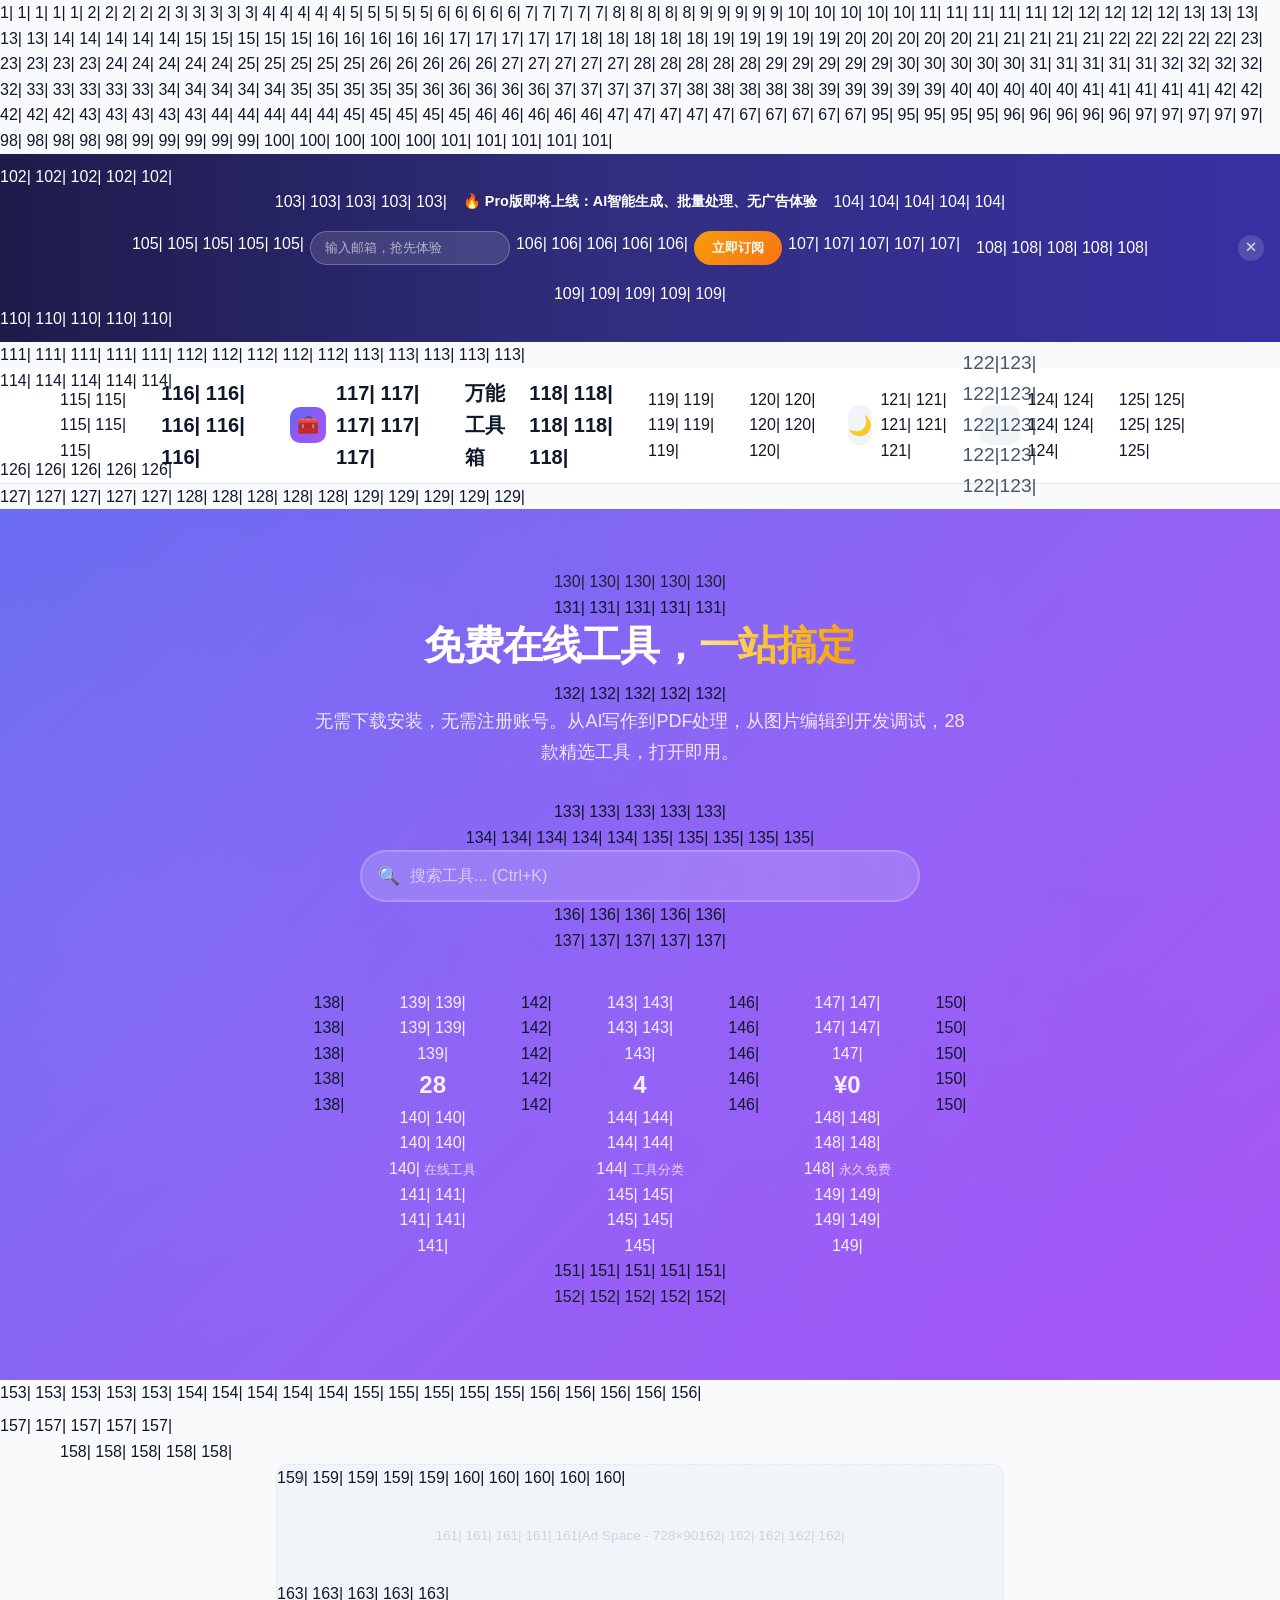
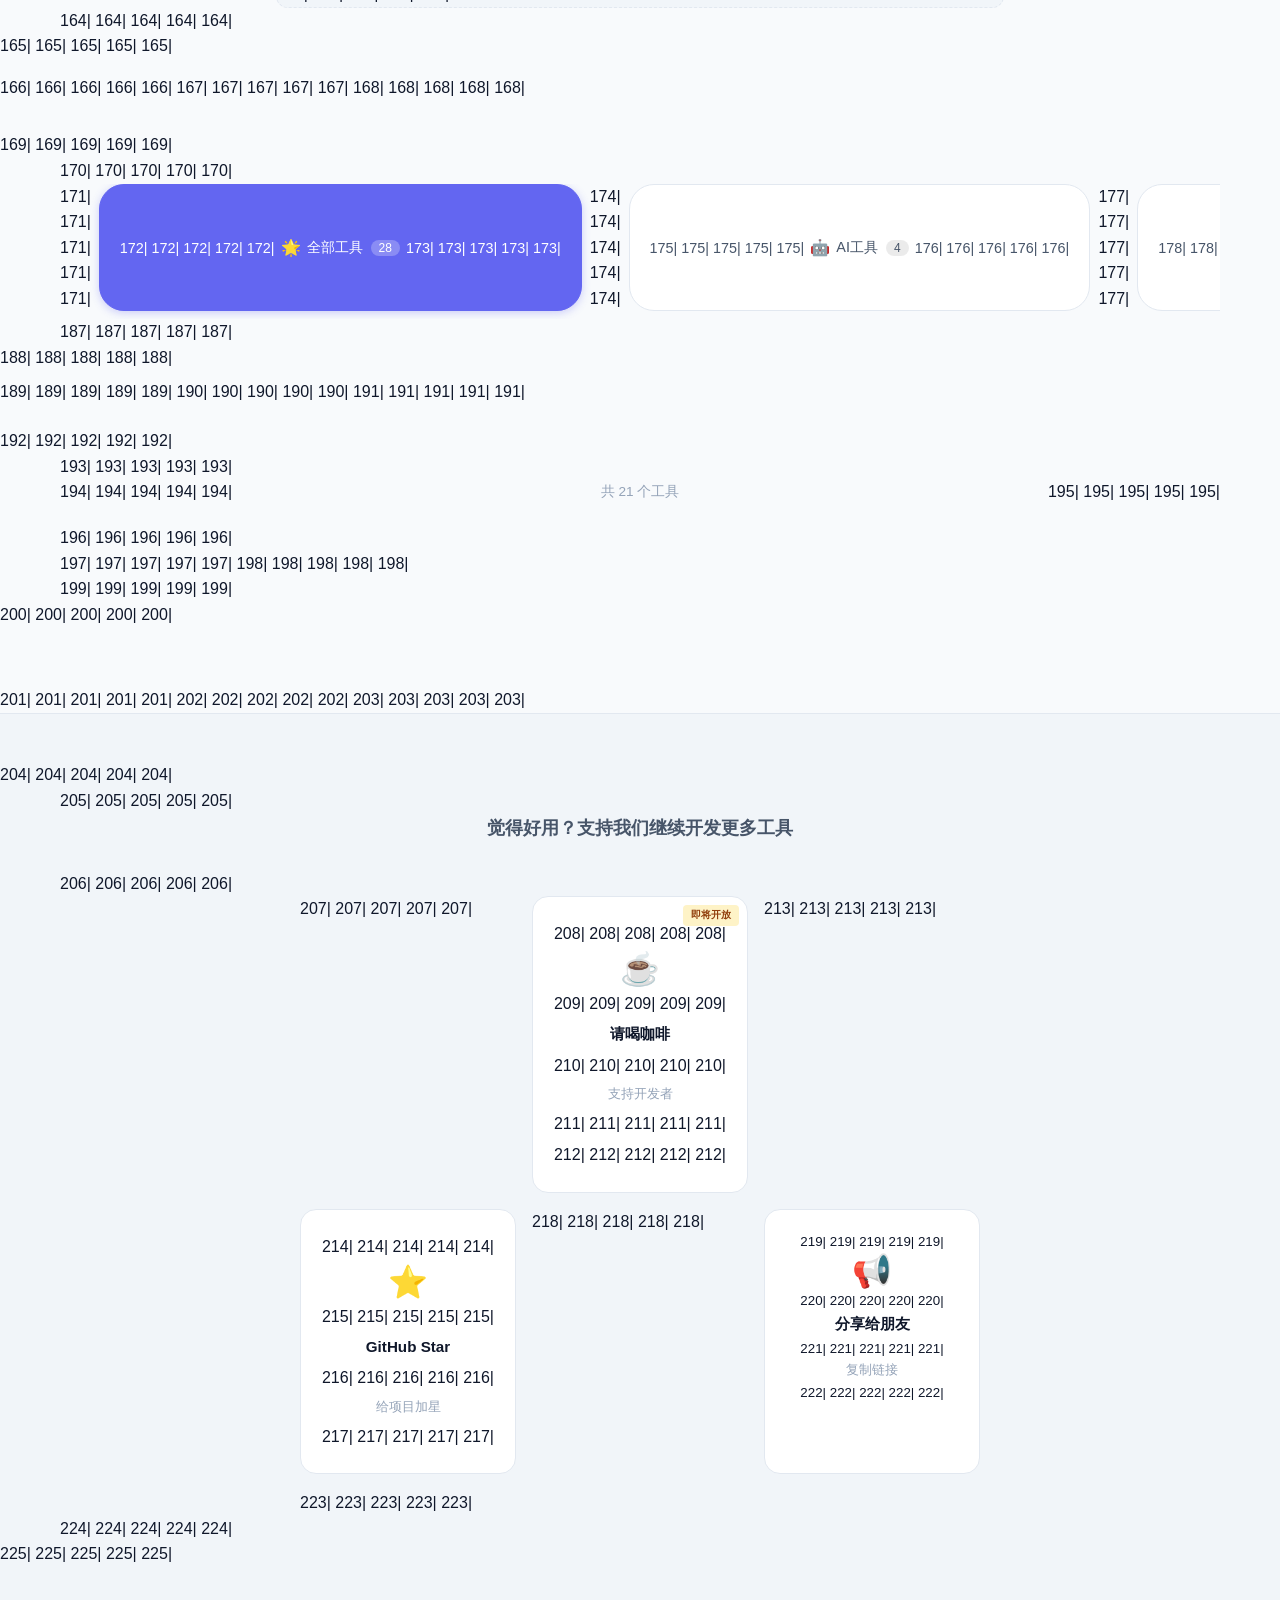
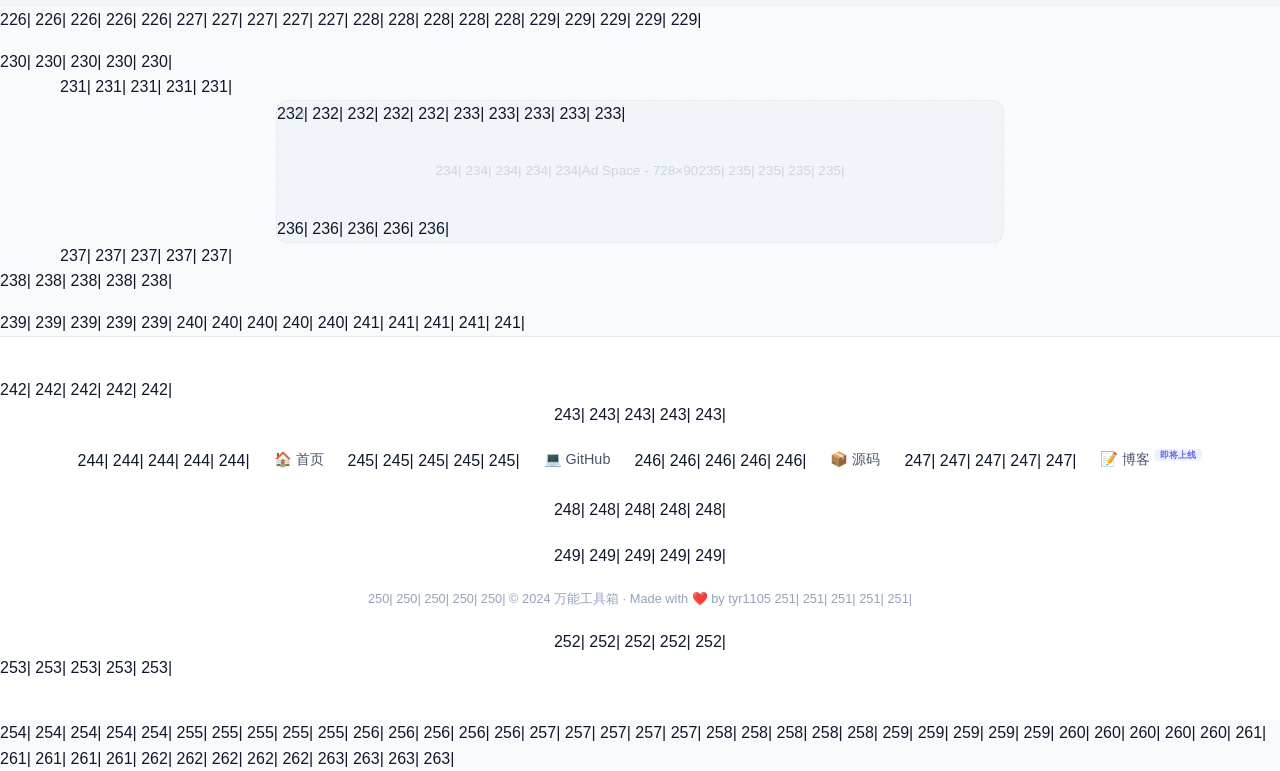
==== commit 921a6009: "feat: 添加CSS圆角生成器和毛玻璃效果生成器" ====
--- a/index.html
+++ b/index.html
@@ -1,263 +1,263 @@
-     1|     1|     1|     1|<!DOCTYPE html>
-     2|     2|     2|     2|<html lang="zh-CN" data-theme="light">
-     3|     3|     3|     3|<head>
-     4|     4|     4|     4|  <meta charset="UTF-8">
-     5|     5|     5|     5|  <meta name="viewport" content="width=device-width, initial-scale=1.0">
-     6|     6|     6|     6|  <meta http-equiv="X-UA-Compatible" content="IE=edge">
-     7|     7|     7|     7|
-     8|     8|     8|     8|  <!-- SEO Meta Tags -->
-     9|     9|     9|     9|  <title>万能工具箱 - 免费在线工具集合 | AI工具、PDF处理、图片编辑、开发者工具</title>
-    10|    10|    10|    10|  <meta name="description" content="万能工具箱汇集各类免费在线工具：AI文案生成、PDF处理、图片编辑压缩、发票生成、简历制作、开发者工具等，无需注册，即开即用。">
-    11|    11|    11|    11|  <meta name="keywords" content="在线工具,免费工具,AI工具,PDF工具,图片压缩,发票生成,简历制作,二维码生成,开发者工具,JSON格式化,万能工具箱">
-    12|    12|    12|    12|  <meta name="author" content="tyr1105">
-    13|    13|    13|    13|  <meta name="robots" content="index, follow, max-snippet:-1, max-image-preview:large">
-    14|    14|    14|    14|  <link rel="canonical" href="https://tyr1105.github.io/">
-    15|    15|    15|    15|  <link rel="alternate" hreflang="zh-CN" href="https://tyr1105.github.io/">
-    16|    16|    16|    16|  <link rel="alternate" hreflang="zh-TW" href="https://tyr1105.github.io/">
-    17|    17|    17|    17|  <link rel="alternate" hreflang="zh-HK" href="https://tyr1105.github.io/">
-    18|    18|    18|    18|  <link rel="alternate" hreflang="en" href="https://tyr1105.github.io/">
-    19|    19|    19|    19|  <link rel="alternate" hreflang="x-default" href="https://tyr1105.github.io/">
-    20|    20|    20|    20|
-    21|    21|    21|    21|  <!-- Open Graph -->
-    22|    22|    22|    22|  <meta property="og:type" content="website">
-    23|    23|    23|    23|  <meta property="og:title" content="万能工具箱 - 免费在线工具集合">
-    24|    24|    24|    24|  <meta property="og:description" content="汇集26+个免费在线工具：AI文案生成、PDF处理、图片编辑、录屏工具、配色工具、开发者工具等，无需注册，即开即用。">
-    25|    25|    25|    25|  <meta property="og:url" content="https://tyr1105.github.io/">
-    26|    26|    26|    26|  <meta property="og:site_name" content="万能工具箱">
-    27|    27|    27|    27|  <meta property="og:locale" content="zh_CN">
-    28|    28|    28|    28|  <meta property="og:image" content="https://tyr1105.github.io/og-image.png">
-    29|    29|    29|    29|  <meta property="og:image:width" content="1200">
-    30|    30|    30|    30|  <meta property="og:image:height" content="630">
-    31|    31|    31|    31|  <meta property="og:image:alt" content="万能工具箱 - 免费在线工具集合，包含AI营销文案、PDF处理、图片压缩、发票生成等19+款工具">
-    32|    32|    32|    32|
-    33|    33|    33|    33|  <!-- Twitter Card -->
-    34|    34|    34|    34|  <meta name="twitter:card" content="summary_large_image">
-    35|    35|    35|    35|  <meta name="twitter:title" content="万能工具箱 - 免费在线工具集合">
-    36|    36|    36|    36|  <meta name="twitter:description" content="汇集26+个免费在线工具：AI文案生成、PDF处理、图片编辑、录屏工具、配色工具、开发者工具等。">
-    37|    37|    37|    37|  <meta name="twitter:image" content="https://tyr1105.github.io/og-image.png">
-    38|    38|    38|    38|  <meta name="twitter:image:alt" content="万能工具箱 - 免费在线工具集合预览图">
-    39|    39|    39|    39|
-    40|    40|    40|    40|  <!-- Favicon -->
-    41|    41|    41|    41|  <link rel="icon" href="data:image/svg+xml,<svg xmlns='http://www.w3.org/2000/svg' viewBox='0 0 100 100'><text y='.9em' font-size='90'>🧰</text></svg>">
-    42|    42|    42|    42|
-    43|    43|    43|    43|  <!-- Stylesheet -->
-    44|    44|    44|    44|  <link rel="stylesheet" href="style.css">
-    45|    45|    45|    45|
-    46|    46|    46|    46|  <!-- Structured Data -->
-    47|    47|    47|    47|  <script type="application/ld+json">
-    48|    48|    48|    48|  {
-    49|    49|    49|    49|    "@context": "https://schema.org",
-    50|    50|    50|    50|    "@type": "WebSite",
-    51|    51|    51|    51|    "name": "万能工具箱",
-    52|    52|    52|    52|    "alternateName": "Wanneng Toolbox",
-    53|    53|    53|    53|    "url": "https://tyr1105.github.io/",
-    54|    54|    54|    54|    "description": "免费在线工具集合，汇集AI工具、文档处理、图片编辑、开发者工具等。",
-    55|    55|    55|    55|    "inLanguage": "zh-CN",
-    56|    56|    56|    56|    "creator": {
-    57|    57|    57|    57|      "@type": "Person",
-    58|    58|    58|    58|      "name": "tyr1105"
-    59|    59|    59|    59|    },
-    60|    60|    60|    60|    "potentialAction": {
-    61|    61|    61|    61|      "@type": "SearchAction",
-    62|    62|    62|    62|      "target": "https://tyr1105.github.io/?q={search_term_string}",
-    63|    63|    63|    63|      "query-input": "required name=search_term_string"
-    64|    64|    64|    64|    }
-    65|    65|    65|    65|  }
-    66|    66|    66|    66|  </script>
-    67|    67|    67|    67|  <script type="application/ld+json">
-    68|    68|    68|    68|  {
-    69|    69|    69|    69|    "@context": "https://schema.org",
-    70|    70|    70|    70|    "@type": "ItemList",
-    71|    71|    71|    71|    "name": "在线工具列表",
-    72|    72|    72|    72|    "itemListElement": [
-    73|    73|    73|    73|      {"@type": "ListItem", "position": 1, "name": "AI营销文案生成器", "url": "https://tyr1105.github.io/ai-tools-box/"},
-    74|    74|    74|    74|      {"@type": "ListItem", "position": 2, "name": "AI社交媒体文案", "url": "https://tyr1105.github.io/writeboom/"},
-    75|    75|    75|    75|      {"@type": "ListItem", "position": 3, "name": "AI Excel公式助手", "url": "https://github.com/tyr1105/formula-ai"},
-    76|    76|    76|    76|      {"@type": "ListItem", "position": 4, "name": "PDF工具箱", "url": "https://tyr1105.github.io/pdfkit/"},
-    77|    77|    77|    77|      {"@type": "ListItem", "position": 5, "name": "在线发票生成器", "url": "https://tyr1105.github.io/quickbill/"},
-    78|    78|    78|    78|      {"@type": "ListItem", "position": 6, "name": "简历制作器", "url": "https://tyr1105.github.io/resumecraft/"},
-    79|    79|    79|    79|      {"@type": "ListItem", "position": 7, "name": "图片工具箱", "url": "https://tyr1105.github.io/pictool/"},
-    80|    80|    80|    80|      {"@type": "ListItem", "position": 8, "name": "小红书封面制作", "url": "https://tyr1105.github.io/redcover/"},
-    81|    81|    81|    81|      {"@type": "ListItem", "position": 9, "name": "截图美化工具", "url": "https://tyr1105.github.io/shotpro/"},
-    82|    82|    82|    82|      {"@type": "ListItem", "position": 10, "name": "二维码生成器", "url": "https://tyr1105.github.io/qrgen/"},
-    83|    83|    83|    83|      {"@type": "ListItem", "position": 11, "name": "水印大师", "url": "https://tyr1105.github.io/watermark-pro/"},
-    84|    84|    84|    84|      {"@type": "ListItem", "position": 12, "name": "开发者工具箱", "url": "https://tyr1105.github.io/devkit-tools/"},
-    85|    85|    85|    85|      {"@type": "ListItem", "position": 13, "name": "在线图表制作", "url": "https://tyr1105.github.io/chartsnap/"},
-    86|    86|    86|    86|      {"@type": "ListItem", "position": 14, "name": "DevToolBox开发者工具", "url": "https://tyr1105.github.io/devtoolbox/"},
-    87|    87|    87|    87|      {"@type": "ListItem", "position": 15, "name": "在线录屏工具", "url": "https://tyr1105.github.io/recsnap/"},
-    88|    88|    88|    88|      {"@type": "ListItem", "position": 16, "name": "配色大师", "url": "https://tyr1105.github.io/colorpilot/"}
-    89|    89|    89|    89|      ,{"@type": "ListItem", "position": 17, "name": "Favicon生成器", "url": "https://tyr1105.github.io/favicon-gen/"}
-    90|    90|    90|    90|      ,{"@type": "ListItem", "position": 18, "name": "DevUtils开发者工具", "url": "https://tyr1105.github.io/devutils/"}
-    91|    91|    91|    91|      ,{"@type": "ListItem", "position": 19, "name": "App截图Mockup生成器", "url": "https://tyr1105.github.io/shotpro-app/"}
-    92|    92|    92|    92|    ]
-    93|    93|    93|    93|  }
-    94|    94|    94|    94|  </script>
-    95|    95|    95|    95|
-    96|    96|    96|    96|  <!-- Analytics will be configured after GA setup -->
-    97|    97|    97|    97|</head>
-    98|    98|    98|    98|<body>
-    99|    99|    99|    99|
-   100|   100|   100|   100|  <!-- ========== Pro Banner ========== -->
-   101|   101|   101|   101|  <div class="pro-banner" id="pro-banner">
-   102|   102|   102|   102|    <div class="pro-banner-inner">
-   103|   103|   103|   103|      <span class="pro-banner-text">🔥 Pro版即将上线：AI智能生成、批量处理、无广告体验</span>
-   104|   104|   104|   104|      <form class="pro-banner-form" id="pro-email-form" onsubmit="return false;">
-   105|   105|   105|   105|        <input type="email" class="pro-banner-input" placeholder="输入邮箱，抢先体验" aria-label="邮箱地址">
-   106|   106|   106|   106|        <button type="submit" class="pro-banner-btn">立即订阅</button>
-   107|   107|   107|   107|      </form>
-   108|   108|   108|   108|      <button class="pro-banner-close" id="pro-banner-close" aria-label="关闭">✕</button>
-   109|   109|   109|   109|    </div>
-   110|   110|   110|   110|  </div>
-   111|   111|   111|   111|
-   112|   112|   112|   112|  <!-- ========== Header ========== -->
-   113|   113|   113|   113|  <header class="header">
-   114|   114|   114|   114|    <div class="container header-inner">
-   115|   115|   115|   115|      <a href="/" class="logo">
-   116|   116|   116|   116|        <div class="logo-icon">🧰</div>
-   117|   117|   117|   117|        <span>万能工具箱</span>
-   118|   118|   118|   118|      </a>
-   119|   119|   119|   119|      <div class="header-actions">
-   120|   120|   120|   120|        <button class="theme-toggle" id="theme-toggle" aria-label="切换暗色模式">🌙</button>
-   121|   121|   121|   121|        <a href="https://github.com/tyr1105" target="_blank" rel="noopener noreferrer" class="github-link" aria-label="GitHub">
-   122|   122|   122|   122|          <svg width="20" height="20" viewBox="0 0 24 24" fill="currentColor"><path d="M12 0C5.37 0 0 5.37 0 12c0 5.31 3.435 9.795 8.205 11.385.6.105.825-.255.825-.57 0-.285-.015-1.23-.015-2.235-3.015.555-3.795-.735-4.035-1.41-.135-.345-.72-1.41-1.23-1.695-.42-.225-1.02-.78-.015-.795.945-.015 1.62.87 1.845 1.23 1.08 1.815 2.805 1.305 3.495.99.105-.78.42-1.305.765-1.605-2.67-.3-5.46-1.335-5.46-5.925 0-1.305.465-2.385 1.23-3.225-.12-.3-.54-1.53.12-3.18 0 0 1.005-.315 3.3 1.23.96-.27 1.98-.405 3-.405s2.04.135 3 .405c2.295-1.56 3.3-1.23 3.3-1.23.66 1.65.24 2.88.12 3.18.765.84 1.23 1.905 1.23 3.225 0 4.605-2.805 5.625-5.475 5.925.435.375.81 1.095.81 2.22 0 1.605-.015 2.895-.015 3.3 0 .315.225.69.825.57A12.02 12.02 0 0024 12c0-6.63-5.37-12-12-12z"/></svg>
-   123|   123|   123|   123|        </a>
-   124|   124|   124|   124|      </div>
-   125|   125|   125|   125|    </div>
-   126|   126|   126|   126|  </header>
-   127|   127|   127|   127|
-   128|   128|   128|   128|  <!-- ========== Hero ========== -->
-   129|   129|   129|   129|  <section class="hero">
-   130|   130|   130|   130|    <div class="hero-content">
-   131|   131|   131|   131|      <h1>免费在线工具，<span class="gradient-text">一站搞定</span></h1>
-   132|   132|   132|   132|      <p>无需下载安装，无需注册账号。从AI写作到PDF处理，从图片编辑到开发调试，26款精选工具，打开即用。</p>
-   133|   133|   133|   133|      <div class="search-wrapper">
-   134|   134|   134|   134|        <span class="search-icon">🔍</span>
-   135|   135|   135|   135|        <input type="text" id="search-input" class="search-input" placeholder="搜索工具... (Ctrl+K)" autocomplete="off">
-   136|   136|   136|   136|      </div>
-   137|   137|   137|   137|      <div class="stats">
-   138|   138|   138|   138|        <div class="stat-item">
-   139|   139|   139|   139|          <span class="stat-number">26</span>
-   140|   140|   140|   140|          <span class="stat-label">在线工具</span>
-   141|   141|   141|   141|        </div>
-   142|   142|   142|   142|        <div class="stat-item">
-   143|   143|   143|   143|          <span class="stat-number">4</span>
-   144|   144|   144|   144|          <span class="stat-label">工具分类</span>
-   145|   145|   145|   145|        </div>
-   146|   146|   146|   146|        <div class="stat-item">
-   147|   147|   147|   147|          <span class="stat-number">¥0</span>
-   148|   148|   148|   148|          <span class="stat-label">永久免费</span>
-   149|   149|   149|   149|        </div>
-   150|   150|   150|   150|      </div>
-   151|   151|   151|   151|    </div>
-   152|   152|   152|   152|  </section>
-   153|   153|   153|   153|
-   154|   154|   154|   154|  <!-- ========== Ad Banner (Hero - Grid) ========== -->
-   155|   155|   155|   155|  <!-- Google AdSense - Replace with actual ad code after account setup -->
-   156|   156|   156|   156|  <div class="ad-banner ad-banner-mid">
-   157|   157|   157|   157|    <div class="container">
-   158|   158|   158|   158|      <div class="ad-slot" aria-label="广告位">
-   159|   159|   159|   159|        <span class="ad-label">广告</span>
-   160|   160|   160|   160|        <div class="ad-placeholder">
-   161|   161|   161|   161|          <span>Ad Space - 728×90</span>
-   162|   162|   162|   162|        </div>
-   163|   163|   163|   163|      </div>
-   164|   164|   164|   164|    </div>
-   165|   165|   165|   165|  </div>
-   166|   166|   166|   166|
-   167|   167|   167|   167|  <!-- ========== Category Tabs ========== -->
-   168|   168|   168|   168|  <nav class="categories">
-   169|   169|   169|   169|    <div class="container">
-   170|   170|   170|   170|      <div class="categories-inner">
-   171|   171|   171|   171|        <button class="cat-btn active" data-category="all">
-   172|   172|   172|   172|          <span class="cat-emoji">🌟</span> 全部工具 <span class="cat-count">26</span>
-   173|   173|   173|   173|        </button>
-   174|   174|   174|   174|        <button class="cat-btn" data-category="ai">
-   175|   175|   175|   175|          <span class="cat-emoji">🤖</span> AI工具 <span class="cat-count">4</span>
-   176|   176|   176|   176|        </button>
-   177|   177|   177|   177|        <button class="cat-btn" data-category="doc">
-   178|   178|   178|   178|          <span class="cat-emoji">📄</span> 文档工具 <span class="cat-count">4</span>
-   179|   179|   179|   179|        </button>
-   180|   180|   180|   180|        <button class="cat-btn" data-category="design">
-   181|   181|   181|   181|          <span class="cat-emoji">🎨</span> 设计工具 <span class="cat-count">6</span>
-   182|   182|   182|   182|        </button>
-   183|   183|   183|   183|        <button class="cat-btn" data-category="dev">
-   184|   184|   184|   184|          <span class="cat-emoji">⚙️</span> 开发工具 <span class="cat-count">5</span>
-   185|   185|   185|   185|        </button>
-   186|   186|   186|   186|      </div>
-   187|   187|   187|   187|    </div>
-   188|   188|   188|   188|  </nav>
-   189|   189|   189|   189|
-   190|   190|   190|   190|  <!-- ========== Tools Grid ========== -->
-   191|   191|   191|   191|  <main class="tools-section">
-   192|   192|   192|   192|    <div class="container">
-   193|   193|   193|   193|      <div class="section-header">
-   194|   194|   194|   194|        <span class="tools-count" id="tools-count">共 21 个工具</span>
-   195|   195|   195|   195|      </div>
-   196|   196|   196|   196|      <div class="tools-grid" id="tools-grid">
-   197|   197|   197|   197|        <!-- Dynamically rendered by JS -->
-   198|   198|   198|   198|      </div>
-   199|   199|   199|   199|    </div>
-   200|   200|   200|   200|  </main>
-   201|   201|   201|   201|
-   202|   202|   202|   202|  <!-- ========== 支持我们 Section ========== -->
-   203|   203|   203|   203|  <section class="support-section">
-   204|   204|   204|   204|    <div class="container">
-   205|   205|   205|   205|      <h2 class="support-title">觉得好用？支持我们继续开发更多工具</h2>
-   206|   206|   206|   206|      <div class="support-cards">
-   207|   207|   207|   207|        <a href="#" class="support-card" onclick="return false;">
-   208|   208|   208|   208|          <span class="support-card-icon">☕</span>
-   209|   209|   209|   209|          <span class="support-card-name">请喝咖啡</span>
-   210|   210|   210|   210|          <span class="support-card-desc">支持开发者</span>
-   211|   211|   211|   211|          <span class="support-card-badge coming-soon-badge">即将开放</span>
-   212|   212|   212|   212|        </a>
-   213|   213|   213|   213|        <a href="https://github.com/tyr1105/tyr1105.github.io" target="_blank" rel="noopener noreferrer" class="support-card">
-   214|   214|   214|   214|          <span class="support-card-icon">⭐</span>
-   215|   215|   215|   215|          <span class="support-card-name">GitHub Star</span>
-   216|   216|   216|   216|          <span class="support-card-desc">给项目加星</span>
-   217|   217|   217|   217|        </a>
-   218|   218|   218|   218|        <button class="support-card" id="share-btn" onclick="navigator.clipboard.writeText(window.location.href).then(function(){var t=document.getElementById('share-btn');var o=t.querySelector('.support-card-desc');var orig=o.textContent;o.textContent='✅ 已复制!';setTimeout(function(){o.textContent=orig;},2000);});">
-   219|   219|   219|   219|          <span class="support-card-icon">📢</span>
-   220|   220|   220|   220|          <span class="support-card-name">分享给朋友</span>
-   221|   221|   221|   221|          <span class="support-card-desc">复制链接</span>
-   222|   222|   222|   222|        </button>
-   223|   223|   223|   223|      </div>
-   224|   224|   224|   224|    </div>
-   225|   225|   225|   225|  </section>
-   226|   226|   226|   226|
-   227|   227|   227|   227|  <!-- ========== Ad Banner (Footer) ========== -->
-   228|   228|   228|   228|  <!-- Google AdSense - Replace with actual ad code after account setup -->
-   229|   229|   229|   229|  <div class="ad-banner ad-banner-footer">
-   230|   230|   230|   230|    <div class="container">
-   231|   231|   231|   231|      <div class="ad-slot" aria-label="广告位">
-   232|   232|   232|   232|        <span class="ad-label">广告</span>
-   233|   233|   233|   233|        <div class="ad-placeholder">
-   234|   234|   234|   234|          <span>Ad Space - 728×90</span>
-   235|   235|   235|   235|        </div>
-   236|   236|   236|   236|      </div>
-   237|   237|   237|   237|    </div>
-   238|   238|   238|   238|  </div>
-   239|   239|   239|   239|
-   240|   240|   240|   240|  <!-- ========== Footer ========== -->
-   241|   241|   241|   241|  <footer class="footer">
-   242|   242|   242|   242|    <div class="container footer-inner">
-   243|   243|   243|   243|      <div class="footer-links">
-   244|   244|   244|   244|        <a href="/">🏠 首页</a>
-   245|   245|   245|   245|        <a href="https://github.com/tyr1105" target="_blank" rel="noopener noreferrer">💻 GitHub</a>
-   246|   246|   246|   246|        <a href="https://github.com/tyr1105/tyr1105.github.io" target="_blank" rel="noopener noreferrer">📦 源码</a>
-   247|   247|   247|   247|        <a href="/blog/" class="footer-blog-link">📝 博客</a>
-   248|   248|   248|   248|      </div>
-   249|   249|   249|   249|      <p class="footer-copy">
-   250|   250|   250|   250|        © 2024 万能工具箱 · Made with <span class="footer-heart">❤️</span> by tyr1105
-   251|   251|   251|   251|      </p>
-   252|   252|   252|   252|    </div>
-   253|   253|   253|   253|  </footer>
-   254|   254|   254|   254|
-   255|   255|   255|   255|  <!-- ========== Back to Top ========== -->
-   256|   256|   256|   256|  <button class="back-to-top" id="back-to-top" aria-label="回到顶部">↑</button>
-   257|   257|   257|   257|
-   258|   258|   258|   258|  <!-- Scripts -->
-   259|   259|   259|   259|  <script src="script.js"></script>
-   260|   260|   260|   260|</body>
-   261|   261|   261|   261|</html>
-   262|   262|   262|   262|
-   263|   263|   263|+     1|     1|     1|     1|     1|<!DOCTYPE html>
+     2|     2|     2|     2|     2|<html lang="zh-CN" data-theme="light">
+     3|     3|     3|     3|     3|<head>
+     4|     4|     4|     4|     4|  <meta charset="UTF-8">
+     5|     5|     5|     5|     5|  <meta name="viewport" content="width=device-width, initial-scale=1.0">
+     6|     6|     6|     6|     6|  <meta http-equiv="X-UA-Compatible" content="IE=edge">
+     7|     7|     7|     7|     7|
+     8|     8|     8|     8|     8|  <!-- SEO Meta Tags -->
+     9|     9|     9|     9|     9|  <title>万能工具箱 - 免费在线工具集合 | AI工具、PDF处理、图片编辑、开发者工具</title>
+    10|    10|    10|    10|    10|  <meta name="description" content="万能工具箱汇集各类免费在线工具：AI文案生成、PDF处理、图片编辑压缩、发票生成、简历制作、开发者工具等，无需注册，即开即用。">
+    11|    11|    11|    11|    11|  <meta name="keywords" content="在线工具,免费工具,AI工具,PDF工具,图片压缩,发票生成,简历制作,二维码生成,开发者工具,JSON格式化,万能工具箱">
+    12|    12|    12|    12|    12|  <meta name="author" content="tyr1105">
+    13|    13|    13|    13|    13|  <meta name="robots" content="index, follow, max-snippet:-1, max-image-preview:large">
+    14|    14|    14|    14|    14|  <link rel="canonical" href="https://tyr1105.github.io/">
+    15|    15|    15|    15|    15|  <link rel="alternate" hreflang="zh-CN" href="https://tyr1105.github.io/">
+    16|    16|    16|    16|    16|  <link rel="alternate" hreflang="zh-TW" href="https://tyr1105.github.io/">
+    17|    17|    17|    17|    17|  <link rel="alternate" hreflang="zh-HK" href="https://tyr1105.github.io/">
+    18|    18|    18|    18|    18|  <link rel="alternate" hreflang="en" href="https://tyr1105.github.io/">
+    19|    19|    19|    19|    19|  <link rel="alternate" hreflang="x-default" href="https://tyr1105.github.io/">
+    20|    20|    20|    20|    20|
+    21|    21|    21|    21|    21|  <!-- Open Graph -->
+    22|    22|    22|    22|    22|  <meta property="og:type" content="website">
+    23|    23|    23|    23|    23|  <meta property="og:title" content="万能工具箱 - 免费在线工具集合">
+    24|    24|    24|    24|    24|  <meta property="og:description" content="汇集28+个免费在线工具：AI文案生成、PDF处理、图片编辑、录屏工具、配色工具、开发者工具等，无需注册，即开即用。">
+    25|    25|    25|    25|    25|  <meta property="og:url" content="https://tyr1105.github.io/">
+    26|    26|    26|    26|    26|  <meta property="og:site_name" content="万能工具箱">
+    27|    27|    27|    27|    27|  <meta property="og:locale" content="zh_CN">
+    28|    28|    28|    28|    28|  <meta property="og:image" content="https://tyr1105.github.io/og-image.png">
+    29|    29|    29|    29|    29|  <meta property="og:image:width" content="1200">
+    30|    30|    30|    30|    30|  <meta property="og:image:height" content="630">
+    31|    31|    31|    31|    31|  <meta property="og:image:alt" content="万能工具箱 - 免费在线工具集合，包含AI营销文案、PDF处理、图片压缩、发票生成等19+款工具">
+    32|    32|    32|    32|    32|
+    33|    33|    33|    33|    33|  <!-- Twitter Card -->
+    34|    34|    34|    34|    34|  <meta name="twitter:card" content="summary_large_image">
+    35|    35|    35|    35|    35|  <meta name="twitter:title" content="万能工具箱 - 免费在线工具集合">
+    36|    36|    36|    36|    36|  <meta name="twitter:description" content="汇集28+个免费在线工具：AI文案生成、PDF处理、图片编辑、录屏工具、配色工具、开发者工具等。">
+    37|    37|    37|    37|    37|  <meta name="twitter:image" content="https://tyr1105.github.io/og-image.png">
+    38|    38|    38|    38|    38|  <meta name="twitter:image:alt" content="万能工具箱 - 免费在线工具集合预览图">
+    39|    39|    39|    39|    39|
+    40|    40|    40|    40|    40|  <!-- Favicon -->
+    41|    41|    41|    41|    41|  <link rel="icon" href="data:image/svg+xml,<svg xmlns='http://www.w3.org/2000/svg' viewBox='0 0 100 100'><text y='.9em' font-size='90'>🧰</text></svg>">
+    42|    42|    42|    42|    42|
+    43|    43|    43|    43|    43|  <!-- Stylesheet -->
+    44|    44|    44|    44|    44|  <link rel="stylesheet" href="style.css">
+    45|    45|    45|    45|    45|
+    46|    46|    46|    46|    46|  <!-- Structured Data -->
+    47|    47|    47|    47|    47|  <script type="application/ld+json">
+    48|    48|    48|    48|    48|  {
+    49|    49|    49|    49|    49|    "@context": "https://schema.org",
+    50|    50|    50|    50|    50|    "@type": "WebSite",
+    51|    51|    51|    51|    51|    "name": "万能工具箱",
+    52|    52|    52|    52|    52|    "alternateName": "Wanneng Toolbox",
+    53|    53|    53|    53|    53|    "url": "https://tyr1105.github.io/",
+    54|    54|    54|    54|    54|    "description": "免费在线工具集合，汇集AI工具、文档处理、图片编辑、开发者工具等。",
+    55|    55|    55|    55|    55|    "inLanguage": "zh-CN",
+    56|    56|    56|    56|    56|    "creator": {
+    57|    57|    57|    57|    57|      "@type": "Person",
+    58|    58|    58|    58|    58|      "name": "tyr1105"
+    59|    59|    59|    59|    59|    },
+    60|    60|    60|    60|    60|    "potentialAction": {
+    61|    61|    61|    61|    61|      "@type": "SearchAction",
+    62|    62|    62|    62|    62|      "target": "https://tyr1105.github.io/?q={search_term_string}",
+    63|    63|    63|    63|    63|      "query-input": "required name=search_term_string"
+    64|    64|    64|    64|    64|    }
+    65|    65|    65|    65|    65|  }
+    66|    66|    66|    66|    66|  </script>
+    67|    67|    67|    67|    67|  <script type="application/ld+json">
+    68|    68|    68|    68|    68|  {
+    69|    69|    69|    69|    69|    "@context": "https://schema.org",
+    70|    70|    70|    70|    70|    "@type": "ItemList",
+    71|    71|    71|    71|    71|    "name": "在线工具列表",
+    72|    72|    72|    72|    72|    "itemListElement": [
+    73|    73|    73|    73|    73|      {"@type": "ListItem", "position": 1, "name": "AI营销文案生成器", "url": "https://tyr1105.github.io/ai-tools-box/"},
+    74|    74|    74|    74|    74|      {"@type": "ListItem", "position": 2, "name": "AI社交媒体文案", "url": "https://tyr1105.github.io/writeboom/"},
+    75|    75|    75|    75|    75|      {"@type": "ListItem", "position": 3, "name": "AI Excel公式助手", "url": "https://github.com/tyr1105/formula-ai"},
+    76|    76|    76|    76|    76|      {"@type": "ListItem", "position": 4, "name": "PDF工具箱", "url": "https://tyr1105.github.io/pdfkit/"},
+    77|    77|    77|    77|    77|      {"@type": "ListItem", "position": 5, "name": "在线发票生成器", "url": "https://tyr1105.github.io/quickbill/"},
+    78|    78|    78|    78|    78|      {"@type": "ListItem", "position": 6, "name": "简历制作器", "url": "https://tyr1105.github.io/resumecraft/"},
+    79|    79|    79|    79|    79|      {"@type": "ListItem", "position": 7, "name": "图片工具箱", "url": "https://tyr1105.github.io/pictool/"},
+    80|    80|    80|    80|    80|      {"@type": "ListItem", "position": 8, "name": "小红书封面制作", "url": "https://tyr1105.github.io/redcover/"},
+    81|    81|    81|    81|    81|      {"@type": "ListItem", "position": 9, "name": "截图美化工具", "url": "https://tyr1105.github.io/shotpro/"},
+    82|    82|    82|    82|    82|      {"@type": "ListItem", "position": 10, "name": "二维码生成器", "url": "https://tyr1105.github.io/qrgen/"},
+    83|    83|    83|    83|    83|      {"@type": "ListItem", "position": 11, "name": "水印大师", "url": "https://tyr1105.github.io/watermark-pro/"},
+    84|    84|    84|    84|    84|      {"@type": "ListItem", "position": 12, "name": "开发者工具箱", "url": "https://tyr1105.github.io/devkit-tools/"},
+    85|    85|    85|    85|    85|      {"@type": "ListItem", "position": 13, "name": "在线图表制作", "url": "https://tyr1105.github.io/chartsnap/"},
+    86|    86|    86|    86|    86|      {"@type": "ListItem", "position": 14, "name": "DevToolBox开发者工具", "url": "https://tyr1105.github.io/devtoolbox/"},
+    87|    87|    87|    87|    87|      {"@type": "ListItem", "position": 15, "name": "在线录屏工具", "url": "https://tyr1105.github.io/recsnap/"},
+    88|    88|    88|    88|    88|      {"@type": "ListItem", "position": 16, "name": "配色大师", "url": "https://tyr1105.github.io/colorpilot/"}
+    89|    89|    89|    89|    89|      ,{"@type": "ListItem", "position": 17, "name": "Favicon生成器", "url": "https://tyr1105.github.io/favicon-gen/"}
+    90|    90|    90|    90|    90|      ,{"@type": "ListItem", "position": 18, "name": "DevUtils开发者工具", "url": "https://tyr1105.github.io/devutils/"}
+    91|    91|    91|    91|    91|      ,{"@type": "ListItem", "position": 19, "name": "App截图Mockup生成器", "url": "https://tyr1105.github.io/shotpro-app/"}
+    92|    92|    92|    92|    92|    ]
+    93|    93|    93|    93|    93|  }
+    94|    94|    94|    94|    94|  </script>
+    95|    95|    95|    95|    95|
+    96|    96|    96|    96|    96|  <!-- Analytics will be configured after GA setup -->
+    97|    97|    97|    97|    97|</head>
+    98|    98|    98|    98|    98|<body>
+    99|    99|    99|    99|    99|
+   100|   100|   100|   100|   100|  <!-- ========== Pro Banner ========== -->
+   101|   101|   101|   101|   101|  <div class="pro-banner" id="pro-banner">
+   102|   102|   102|   102|   102|    <div class="pro-banner-inner">
+   103|   103|   103|   103|   103|      <span class="pro-banner-text">🔥 Pro版即将上线：AI智能生成、批量处理、无广告体验</span>
+   104|   104|   104|   104|   104|      <form class="pro-banner-form" id="pro-email-form" onsubmit="return false;">
+   105|   105|   105|   105|   105|        <input type="email" class="pro-banner-input" placeholder="输入邮箱，抢先体验" aria-label="邮箱地址">
+   106|   106|   106|   106|   106|        <button type="submit" class="pro-banner-btn">立即订阅</button>
+   107|   107|   107|   107|   107|      </form>
+   108|   108|   108|   108|   108|      <button class="pro-banner-close" id="pro-banner-close" aria-label="关闭">✕</button>
+   109|   109|   109|   109|   109|    </div>
+   110|   110|   110|   110|   110|  </div>
+   111|   111|   111|   111|   111|
+   112|   112|   112|   112|   112|  <!-- ========== Header ========== -->
+   113|   113|   113|   113|   113|  <header class="header">
+   114|   114|   114|   114|   114|    <div class="container header-inner">
+   115|   115|   115|   115|   115|      <a href="/" class="logo">
+   116|   116|   116|   116|   116|        <div class="logo-icon">🧰</div>
+   117|   117|   117|   117|   117|        <span>万能工具箱</span>
+   118|   118|   118|   118|   118|      </a>
+   119|   119|   119|   119|   119|      <div class="header-actions">
+   120|   120|   120|   120|   120|        <button class="theme-toggle" id="theme-toggle" aria-label="切换暗色模式">🌙</button>
+   121|   121|   121|   121|   121|        <a href="https://github.com/tyr1105" target="_blank" rel="noopener noreferrer" class="github-link" aria-label="GitHub">
+   122|   122|   122|   122|   122|          <svg width="20" height="20" viewBox="0 0 24 24" fill="currentColor"><path d="M12 0C5.37 0 0 5.37 0 12c0 5.31 3.435 9.795 8.205 11.385.6.105.825-.255.825-.57 0-.285-.015-1.23-.015-2.235-3.015.555-3.795-.735-4.035-1.41-.135-.345-.72-1.41-1.23-1.695-.42-.225-1.02-.78-.015-.795.945-.015 1.62.87 1.845 1.23 1.08 1.815 2.805 1.305 3.495.99.105-.78.42-1.305.765-1.605-2.67-.3-5.46-1.335-5.46-5.925 0-1.305.465-2.385 1.23-3.225-.12-.3-.54-1.53.12-3.18 0 0 1.005-.315 3.3 1.23.96-.27 1.98-.405 3-.405s2.04.135 3 .405c2.295-1.56 3.3-1.23 3.3-1.23.66 1.65.24 2.88.12 3.18.765.84 1.23 1.905 1.23 3.225 0 4.605-2.805 5.625-5.475 5.925.435.375.81 1.095.81 2.22 0 1.605-.015 2.895-.015 3.3 0 .315.225.69.825.57A12.02 12.02 0 0024 12c0-6.63-5.37-12-12-12z"/></svg>
+   123|   123|   123|   123|   123|        </a>
+   124|   124|   124|   124|   124|      </div>
+   125|   125|   125|   125|   125|    </div>
+   126|   126|   126|   126|   126|  </header>
+   127|   127|   127|   127|   127|
+   128|   128|   128|   128|   128|  <!-- ========== Hero ========== -->
+   129|   129|   129|   129|   129|  <section class="hero">
+   130|   130|   130|   130|   130|    <div class="hero-content">
+   131|   131|   131|   131|   131|      <h1>免费在线工具，<span class="gradient-text">一站搞定</span></h1>
+   132|   132|   132|   132|   132|      <p>无需下载安装，无需注册账号。从AI写作到PDF处理，从图片编辑到开发调试，28款精选工具，打开即用。</p>
+   133|   133|   133|   133|   133|      <div class="search-wrapper">
+   134|   134|   134|   134|   134|        <span class="search-icon">🔍</span>
+   135|   135|   135|   135|   135|        <input type="text" id="search-input" class="search-input" placeholder="搜索工具... (Ctrl+K)" autocomplete="off">
+   136|   136|   136|   136|   136|      </div>
+   137|   137|   137|   137|   137|      <div class="stats">
+   138|   138|   138|   138|   138|        <div class="stat-item">
+   139|   139|   139|   139|   139|          <span class="stat-number">28</span>
+   140|   140|   140|   140|   140|          <span class="stat-label">在线工具</span>
+   141|   141|   141|   141|   141|        </div>
+   142|   142|   142|   142|   142|        <div class="stat-item">
+   143|   143|   143|   143|   143|          <span class="stat-number">4</span>
+   144|   144|   144|   144|   144|          <span class="stat-label">工具分类</span>
+   145|   145|   145|   145|   145|        </div>
+   146|   146|   146|   146|   146|        <div class="stat-item">
+   147|   147|   147|   147|   147|          <span class="stat-number">¥0</span>
+   148|   148|   148|   148|   148|          <span class="stat-label">永久免费</span>
+   149|   149|   149|   149|   149|        </div>
+   150|   150|   150|   150|   150|      </div>
+   151|   151|   151|   151|   151|    </div>
+   152|   152|   152|   152|   152|  </section>
+   153|   153|   153|   153|   153|
+   154|   154|   154|   154|   154|  <!-- ========== Ad Banner (Hero - Grid) ========== -->
+   155|   155|   155|   155|   155|  <!-- Google AdSense - Replace with actual ad code after account setup -->
+   156|   156|   156|   156|   156|  <div class="ad-banner ad-banner-mid">
+   157|   157|   157|   157|   157|    <div class="container">
+   158|   158|   158|   158|   158|      <div class="ad-slot" aria-label="广告位">
+   159|   159|   159|   159|   159|        <span class="ad-label">广告</span>
+   160|   160|   160|   160|   160|        <div class="ad-placeholder">
+   161|   161|   161|   161|   161|          <span>Ad Space - 728×90</span>
+   162|   162|   162|   162|   162|        </div>
+   163|   163|   163|   163|   163|      </div>
+   164|   164|   164|   164|   164|    </div>
+   165|   165|   165|   165|   165|  </div>
+   166|   166|   166|   166|   166|
+   167|   167|   167|   167|   167|  <!-- ========== Category Tabs ========== -->
+   168|   168|   168|   168|   168|  <nav class="categories">
+   169|   169|   169|   169|   169|    <div class="container">
+   170|   170|   170|   170|   170|      <div class="categories-inner">
+   171|   171|   171|   171|   171|        <button class="cat-btn active" data-category="all">
+   172|   172|   172|   172|   172|          <span class="cat-emoji">🌟</span> 全部工具 <span class="cat-count">28</span>
+   173|   173|   173|   173|   173|        </button>
+   174|   174|   174|   174|   174|        <button class="cat-btn" data-category="ai">
+   175|   175|   175|   175|   175|          <span class="cat-emoji">🤖</span> AI工具 <span class="cat-count">4</span>
+   176|   176|   176|   176|   176|        </button>
+   177|   177|   177|   177|   177|        <button class="cat-btn" data-category="doc">
+   178|   178|   178|   178|   178|          <span class="cat-emoji">📄</span> 文档工具 <span class="cat-count">4</span>
+   179|   179|   179|   179|   179|        </button>
+   180|   180|   180|   180|   180|        <button class="cat-btn" data-category="design">
+   181|   181|   181|   181|   181|          <span class="cat-emoji">🎨</span> 设计工具 <span class="cat-count">6</span>
+   182|   182|   182|   182|   182|        </button>
+   183|   183|   183|   183|   183|        <button class="cat-btn" data-category="dev">
+   184|   184|   184|   184|   184|          <span class="cat-emoji">⚙️</span> 开发工具 <span class="cat-count">8</span>
+   185|   185|   185|   185|   185|        </button>
+   186|   186|   186|   186|   186|      </div>
+   187|   187|   187|   187|   187|    </div>
+   188|   188|   188|   188|   188|  </nav>
+   189|   189|   189|   189|   189|
+   190|   190|   190|   190|   190|  <!-- ========== Tools Grid ========== -->
+   191|   191|   191|   191|   191|  <main class="tools-section">
+   192|   192|   192|   192|   192|    <div class="container">
+   193|   193|   193|   193|   193|      <div class="section-header">
+   194|   194|   194|   194|   194|        <span class="tools-count" id="tools-count">共 21 个工具</span>
+   195|   195|   195|   195|   195|      </div>
+   196|   196|   196|   196|   196|      <div class="tools-grid" id="tools-grid">
+   197|   197|   197|   197|   197|        <!-- Dynamically rendered by JS -->
+   198|   198|   198|   198|   198|      </div>
+   199|   199|   199|   199|   199|    </div>
+   200|   200|   200|   200|   200|  </main>
+   201|   201|   201|   201|   201|
+   202|   202|   202|   202|   202|  <!-- ========== 支持我们 Section ========== -->
+   203|   203|   203|   203|   203|  <section class="support-section">
+   204|   204|   204|   204|   204|    <div class="container">
+   205|   205|   205|   205|   205|      <h2 class="support-title">觉得好用？支持我们继续开发更多工具</h2>
+   206|   206|   206|   206|   206|      <div class="support-cards">
+   207|   207|   207|   207|   207|        <a href="#" class="support-card" onclick="return false;">
+   208|   208|   208|   208|   208|          <span class="support-card-icon">☕</span>
+   209|   209|   209|   209|   209|          <span class="support-card-name">请喝咖啡</span>
+   210|   210|   210|   210|   210|          <span class="support-card-desc">支持开发者</span>
+   211|   211|   211|   211|   211|          <span class="support-card-badge coming-soon-badge">即将开放</span>
+   212|   212|   212|   212|   212|        </a>
+   213|   213|   213|   213|   213|        <a href="https://github.com/tyr1105/tyr1105.github.io" target="_blank" rel="noopener noreferrer" class="support-card">
+   214|   214|   214|   214|   214|          <span class="support-card-icon">⭐</span>
+   215|   215|   215|   215|   215|          <span class="support-card-name">GitHub Star</span>
+   216|   216|   216|   216|   216|          <span class="support-card-desc">给项目加星</span>
+   217|   217|   217|   217|   217|        </a>
+   218|   218|   218|   218|   218|        <button class="support-card" id="share-btn" onclick="navigator.clipboard.writeText(window.location.href).then(function(){var t=document.getElementById('share-btn');var o=t.querySelector('.support-card-desc');var orig=o.textContent;o.textContent='✅ 已复制!';setTimeout(function(){o.textContent=orig;},2000);});">
+   219|   219|   219|   219|   219|          <span class="support-card-icon">📢</span>
+   220|   220|   220|   220|   220|          <span class="support-card-name">分享给朋友</span>
+   221|   221|   221|   221|   221|          <span class="support-card-desc">复制链接</span>
+   222|   222|   222|   222|   222|        </button>
+   223|   223|   223|   223|   223|      </div>
+   224|   224|   224|   224|   224|    </div>
+   225|   225|   225|   225|   225|  </section>
+   226|   226|   226|   226|   226|
+   227|   227|   227|   227|   227|  <!-- ========== Ad Banner (Footer) ========== -->
+   228|   228|   228|   228|   228|  <!-- Google AdSense - Replace with actual ad code after account setup -->
+   229|   229|   229|   229|   229|  <div class="ad-banner ad-banner-footer">
+   230|   230|   230|   230|   230|    <div class="container">
+   231|   231|   231|   231|   231|      <div class="ad-slot" aria-label="广告位">
+   232|   232|   232|   232|   232|        <span class="ad-label">广告</span>
+   233|   233|   233|   233|   233|        <div class="ad-placeholder">
+   234|   234|   234|   234|   234|          <span>Ad Space - 728×90</span>
+   235|   235|   235|   235|   235|        </div>
+   236|   236|   236|   236|   236|      </div>
+   237|   237|   237|   237|   237|    </div>
+   238|   238|   238|   238|   238|  </div>
+   239|   239|   239|   239|   239|
+   240|   240|   240|   240|   240|  <!-- ========== Footer ========== -->
+   241|   241|   241|   241|   241|  <footer class="footer">
+   242|   242|   242|   242|   242|    <div class="container footer-inner">
+   243|   243|   243|   243|   243|      <div class="footer-links">
+   244|   244|   244|   244|   244|        <a href="/">🏠 首页</a>
+   245|   245|   245|   245|   245|        <a href="https://github.com/tyr1105" target="_blank" rel="noopener noreferrer">💻 GitHub</a>
+   246|   246|   246|   246|   246|        <a href="https://github.com/tyr1105/tyr1105.github.io" target="_blank" rel="noopener noreferrer">📦 源码</a>
+   247|   247|   247|   247|   247|        <a href="/blog/" class="footer-blog-link">📝 博客</a>
+   248|   248|   248|   248|   248|      </div>
+   249|   249|   249|   249|   249|      <p class="footer-copy">
+   250|   250|   250|   250|   250|        © 2024 万能工具箱 · Made with <span class="footer-heart">❤️</span> by tyr1105
+   251|   251|   251|   251|   251|      </p>
+   252|   252|   252|   252|   252|    </div>
+   253|   253|   253|   253|   253|  </footer>
+   254|   254|   254|   254|   254|
+   255|   255|   255|   255|   255|  <!-- ========== Back to Top ========== -->
+   256|   256|   256|   256|   256|  <button class="back-to-top" id="back-to-top" aria-label="回到顶部">↑</button>
+   257|   257|   257|   257|   257|
+   258|   258|   258|   258|   258|  <!-- Scripts -->
+   259|   259|   259|   259|   259|  <script src="script.js"></script>
+   260|   260|   260|   260|   260|</body>
+   261|   261|   261|   261|   261|</html>
+   262|   262|   262|   262|   262|
+   263|   263|   263|   263|
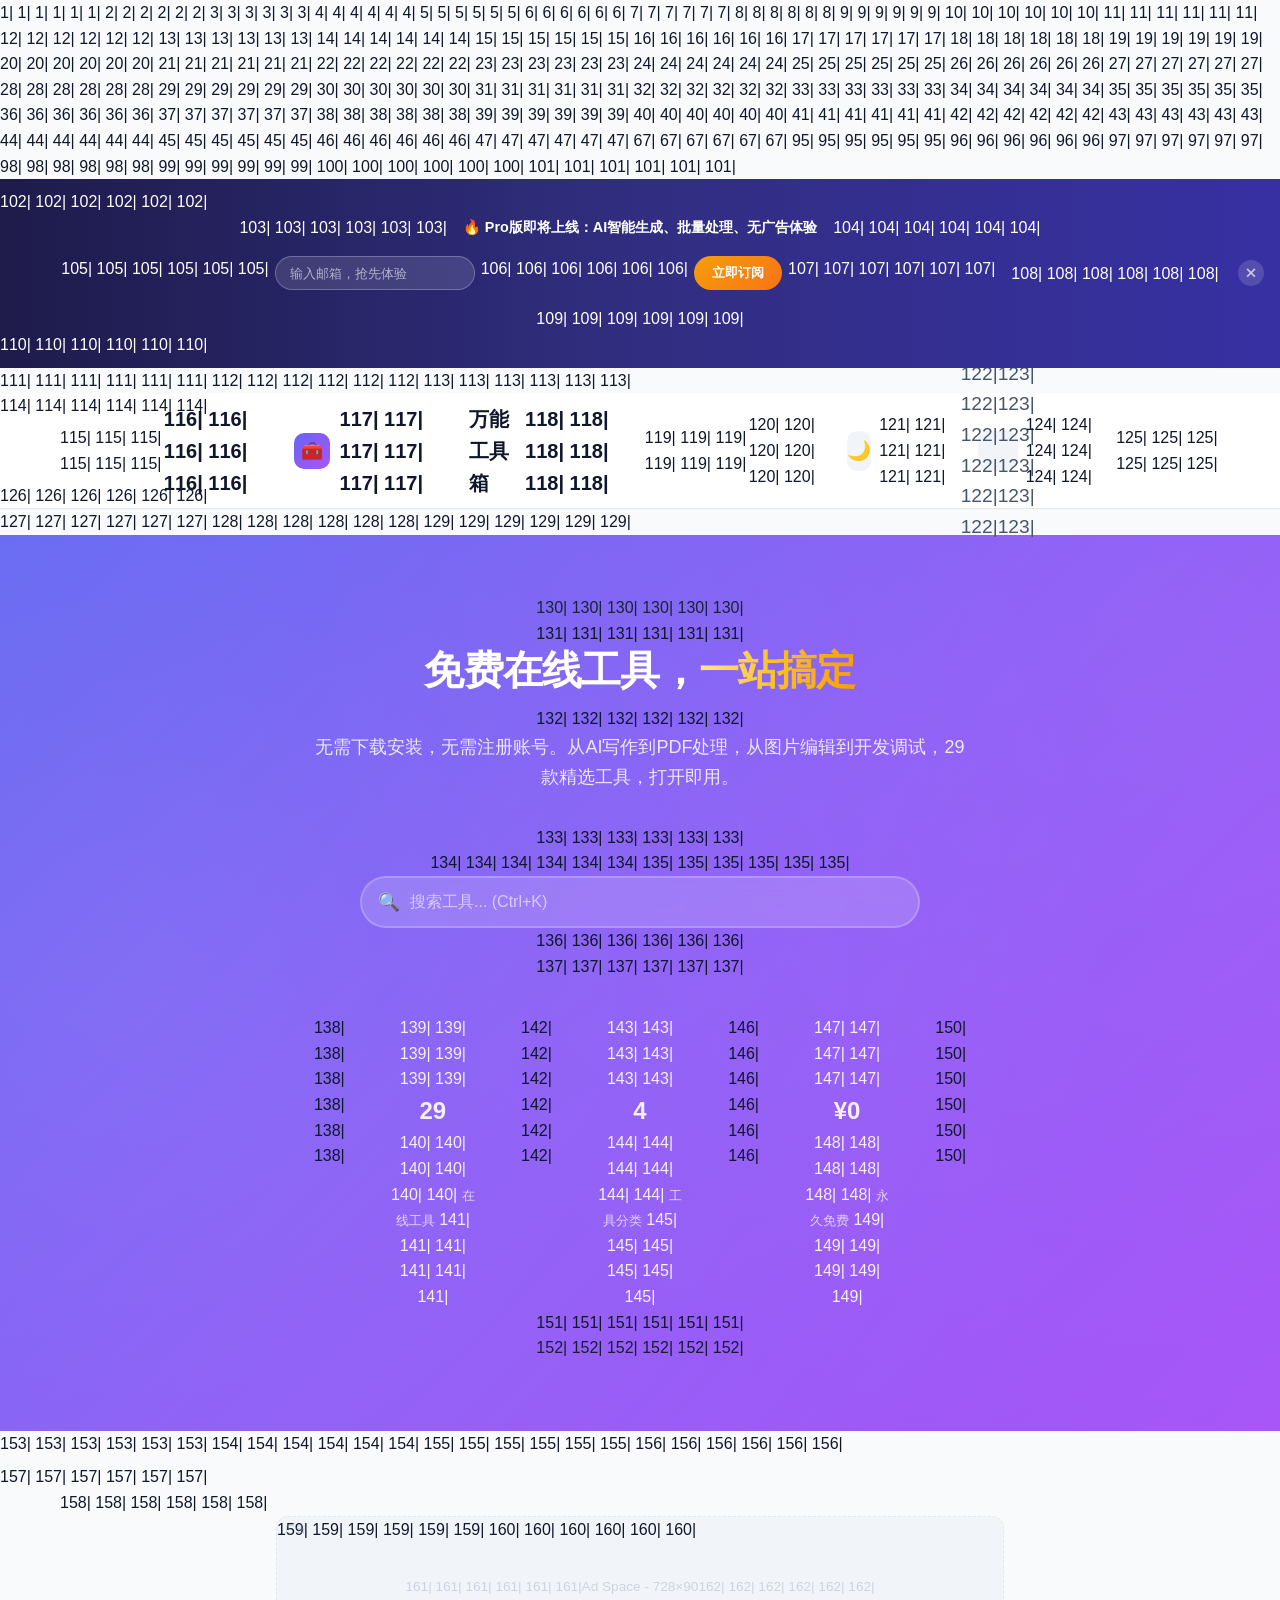
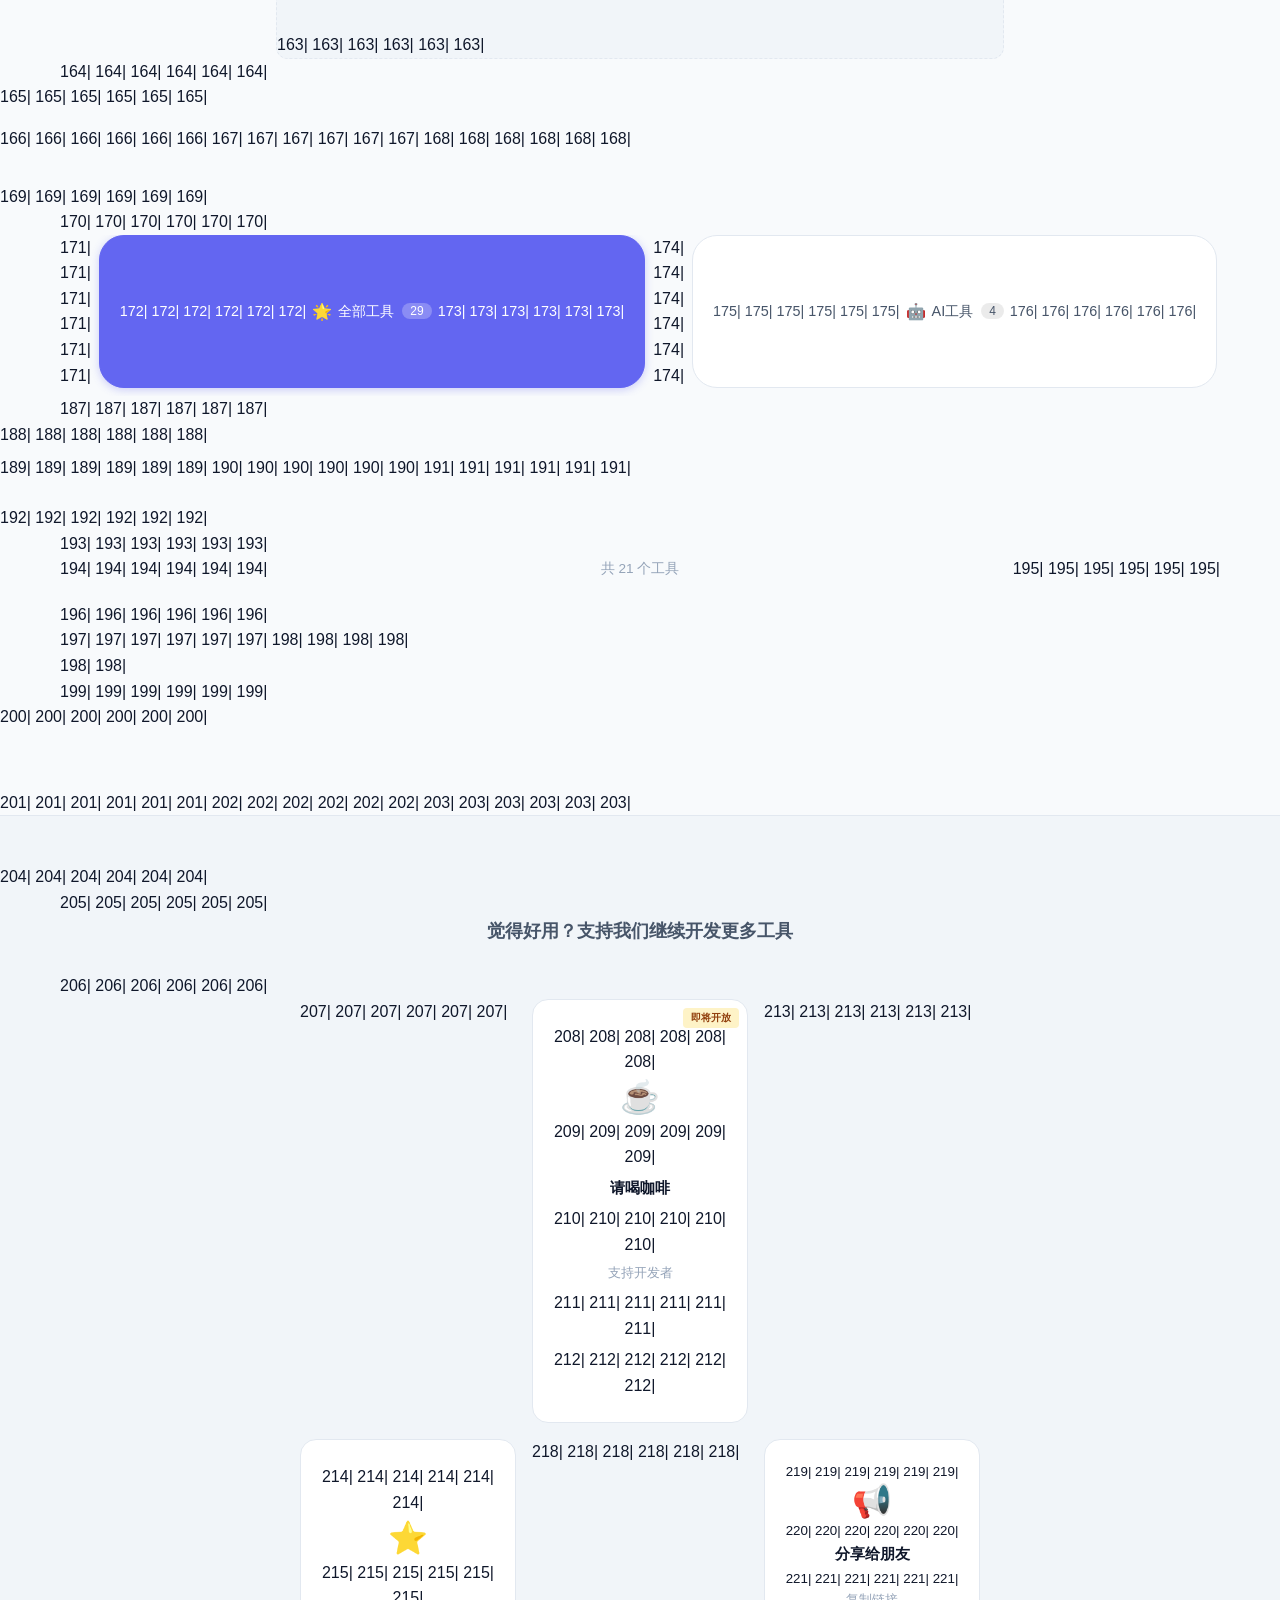
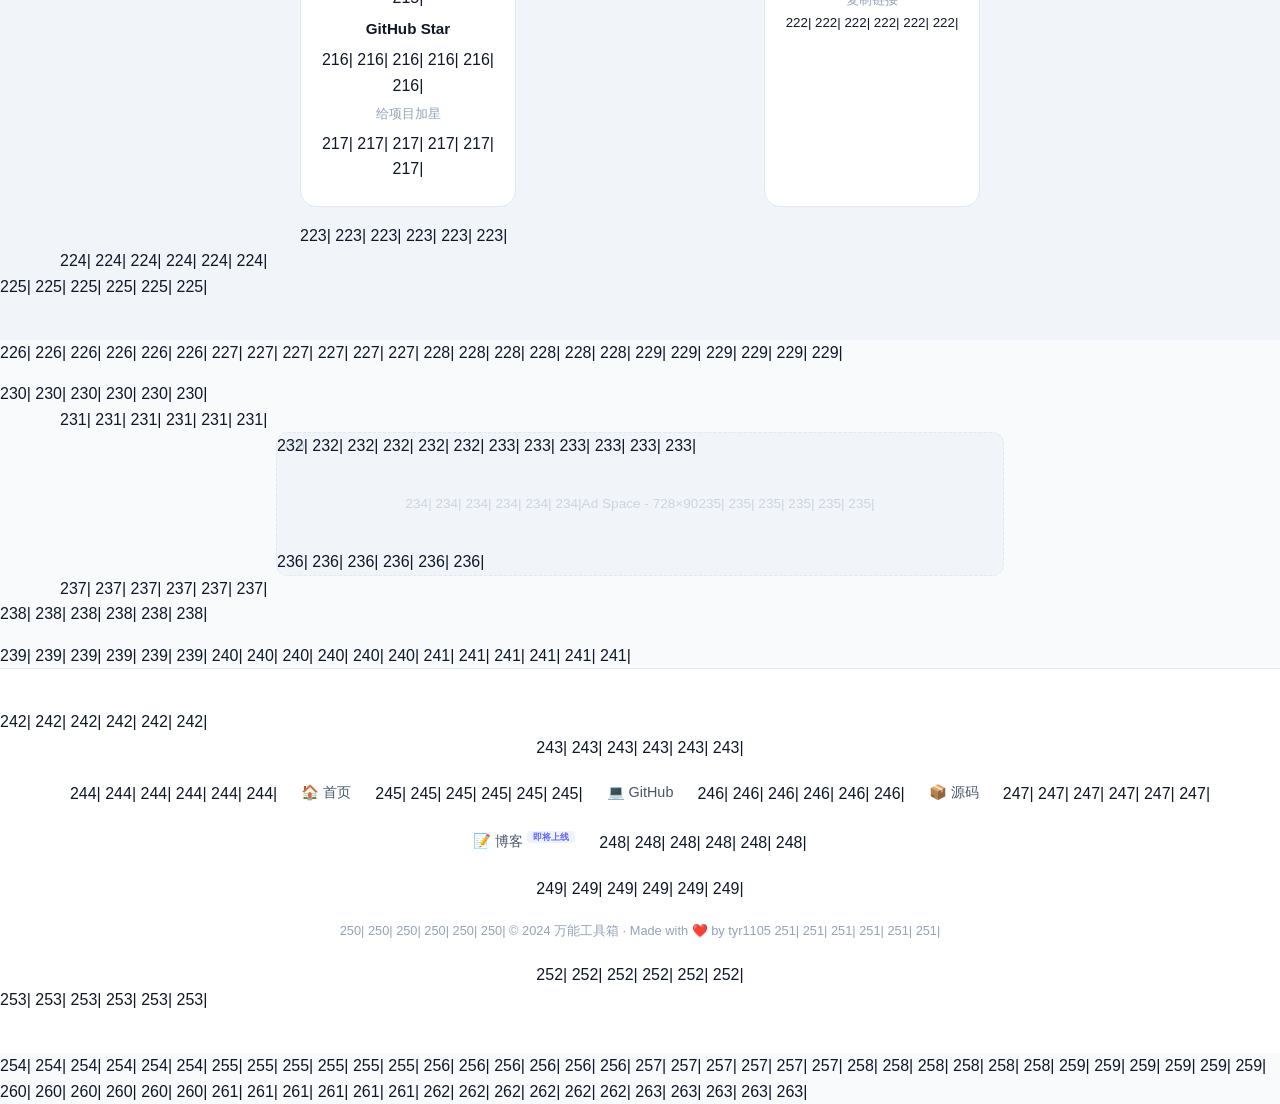
==== commit 14b4101e: "feat: 添加HTML Meta标签生成器" ====
--- a/index.html
+++ b/index.html
@@ -1,263 +1,263 @@
-     1|     1|     1|     1|     1|<!DOCTYPE html>
-     2|     2|     2|     2|     2|<html lang="zh-CN" data-theme="light">
-     3|     3|     3|     3|     3|<head>
-     4|     4|     4|     4|     4|  <meta charset="UTF-8">
-     5|     5|     5|     5|     5|  <meta name="viewport" content="width=device-width, initial-scale=1.0">
-     6|     6|     6|     6|     6|  <meta http-equiv="X-UA-Compatible" content="IE=edge">
-     7|     7|     7|     7|     7|
-     8|     8|     8|     8|     8|  <!-- SEO Meta Tags -->
-     9|     9|     9|     9|     9|  <title>万能工具箱 - 免费在线工具集合 | AI工具、PDF处理、图片编辑、开发者工具</title>
-    10|    10|    10|    10|    10|  <meta name="description" content="万能工具箱汇集各类免费在线工具：AI文案生成、PDF处理、图片编辑压缩、发票生成、简历制作、开发者工具等，无需注册，即开即用。">
-    11|    11|    11|    11|    11|  <meta name="keywords" content="在线工具,免费工具,AI工具,PDF工具,图片压缩,发票生成,简历制作,二维码生成,开发者工具,JSON格式化,万能工具箱">
-    12|    12|    12|    12|    12|  <meta name="author" content="tyr1105">
-    13|    13|    13|    13|    13|  <meta name="robots" content="index, follow, max-snippet:-1, max-image-preview:large">
-    14|    14|    14|    14|    14|  <link rel="canonical" href="https://tyr1105.github.io/">
-    15|    15|    15|    15|    15|  <link rel="alternate" hreflang="zh-CN" href="https://tyr1105.github.io/">
-    16|    16|    16|    16|    16|  <link rel="alternate" hreflang="zh-TW" href="https://tyr1105.github.io/">
-    17|    17|    17|    17|    17|  <link rel="alternate" hreflang="zh-HK" href="https://tyr1105.github.io/">
-    18|    18|    18|    18|    18|  <link rel="alternate" hreflang="en" href="https://tyr1105.github.io/">
-    19|    19|    19|    19|    19|  <link rel="alternate" hreflang="x-default" href="https://tyr1105.github.io/">
-    20|    20|    20|    20|    20|
-    21|    21|    21|    21|    21|  <!-- Open Graph -->
-    22|    22|    22|    22|    22|  <meta property="og:type" content="website">
-    23|    23|    23|    23|    23|  <meta property="og:title" content="万能工具箱 - 免费在线工具集合">
-    24|    24|    24|    24|    24|  <meta property="og:description" content="汇集28+个免费在线工具：AI文案生成、PDF处理、图片编辑、录屏工具、配色工具、开发者工具等，无需注册，即开即用。">
-    25|    25|    25|    25|    25|  <meta property="og:url" content="https://tyr1105.github.io/">
-    26|    26|    26|    26|    26|  <meta property="og:site_name" content="万能工具箱">
-    27|    27|    27|    27|    27|  <meta property="og:locale" content="zh_CN">
-    28|    28|    28|    28|    28|  <meta property="og:image" content="https://tyr1105.github.io/og-image.png">
-    29|    29|    29|    29|    29|  <meta property="og:image:width" content="1200">
-    30|    30|    30|    30|    30|  <meta property="og:image:height" content="630">
-    31|    31|    31|    31|    31|  <meta property="og:image:alt" content="万能工具箱 - 免费在线工具集合，包含AI营销文案、PDF处理、图片压缩、发票生成等19+款工具">
-    32|    32|    32|    32|    32|
-    33|    33|    33|    33|    33|  <!-- Twitter Card -->
-    34|    34|    34|    34|    34|  <meta name="twitter:card" content="summary_large_image">
-    35|    35|    35|    35|    35|  <meta name="twitter:title" content="万能工具箱 - 免费在线工具集合">
-    36|    36|    36|    36|    36|  <meta name="twitter:description" content="汇集28+个免费在线工具：AI文案生成、PDF处理、图片编辑、录屏工具、配色工具、开发者工具等。">
-    37|    37|    37|    37|    37|  <meta name="twitter:image" content="https://tyr1105.github.io/og-image.png">
-    38|    38|    38|    38|    38|  <meta name="twitter:image:alt" content="万能工具箱 - 免费在线工具集合预览图">
-    39|    39|    39|    39|    39|
-    40|    40|    40|    40|    40|  <!-- Favicon -->
-    41|    41|    41|    41|    41|  <link rel="icon" href="data:image/svg+xml,<svg xmlns='http://www.w3.org/2000/svg' viewBox='0 0 100 100'><text y='.9em' font-size='90'>🧰</text></svg>">
-    42|    42|    42|    42|    42|
-    43|    43|    43|    43|    43|  <!-- Stylesheet -->
-    44|    44|    44|    44|    44|  <link rel="stylesheet" href="style.css">
-    45|    45|    45|    45|    45|
-    46|    46|    46|    46|    46|  <!-- Structured Data -->
-    47|    47|    47|    47|    47|  <script type="application/ld+json">
-    48|    48|    48|    48|    48|  {
-    49|    49|    49|    49|    49|    "@context": "https://schema.org",
-    50|    50|    50|    50|    50|    "@type": "WebSite",
-    51|    51|    51|    51|    51|    "name": "万能工具箱",
-    52|    52|    52|    52|    52|    "alternateName": "Wanneng Toolbox",
-    53|    53|    53|    53|    53|    "url": "https://tyr1105.github.io/",
-    54|    54|    54|    54|    54|    "description": "免费在线工具集合，汇集AI工具、文档处理、图片编辑、开发者工具等。",
-    55|    55|    55|    55|    55|    "inLanguage": "zh-CN",
-    56|    56|    56|    56|    56|    "creator": {
-    57|    57|    57|    57|    57|      "@type": "Person",
-    58|    58|    58|    58|    58|      "name": "tyr1105"
-    59|    59|    59|    59|    59|    },
-    60|    60|    60|    60|    60|    "potentialAction": {
-    61|    61|    61|    61|    61|      "@type": "SearchAction",
-    62|    62|    62|    62|    62|      "target": "https://tyr1105.github.io/?q={search_term_string}",
-    63|    63|    63|    63|    63|      "query-input": "required name=search_term_string"
-    64|    64|    64|    64|    64|    }
-    65|    65|    65|    65|    65|  }
-    66|    66|    66|    66|    66|  </script>
-    67|    67|    67|    67|    67|  <script type="application/ld+json">
-    68|    68|    68|    68|    68|  {
-    69|    69|    69|    69|    69|    "@context": "https://schema.org",
-    70|    70|    70|    70|    70|    "@type": "ItemList",
-    71|    71|    71|    71|    71|    "name": "在线工具列表",
-    72|    72|    72|    72|    72|    "itemListElement": [
-    73|    73|    73|    73|    73|      {"@type": "ListItem", "position": 1, "name": "AI营销文案生成器", "url": "https://tyr1105.github.io/ai-tools-box/"},
-    74|    74|    74|    74|    74|      {"@type": "ListItem", "position": 2, "name": "AI社交媒体文案", "url": "https://tyr1105.github.io/writeboom/"},
-    75|    75|    75|    75|    75|      {"@type": "ListItem", "position": 3, "name": "AI Excel公式助手", "url": "https://github.com/tyr1105/formula-ai"},
-    76|    76|    76|    76|    76|      {"@type": "ListItem", "position": 4, "name": "PDF工具箱", "url": "https://tyr1105.github.io/pdfkit/"},
-    77|    77|    77|    77|    77|      {"@type": "ListItem", "position": 5, "name": "在线发票生成器", "url": "https://tyr1105.github.io/quickbill/"},
-    78|    78|    78|    78|    78|      {"@type": "ListItem", "position": 6, "name": "简历制作器", "url": "https://tyr1105.github.io/resumecraft/"},
-    79|    79|    79|    79|    79|      {"@type": "ListItem", "position": 7, "name": "图片工具箱", "url": "https://tyr1105.github.io/pictool/"},
-    80|    80|    80|    80|    80|      {"@type": "ListItem", "position": 8, "name": "小红书封面制作", "url": "https://tyr1105.github.io/redcover/"},
-    81|    81|    81|    81|    81|      {"@type": "ListItem", "position": 9, "name": "截图美化工具", "url": "https://tyr1105.github.io/shotpro/"},
-    82|    82|    82|    82|    82|      {"@type": "ListItem", "position": 10, "name": "二维码生成器", "url": "https://tyr1105.github.io/qrgen/"},
-    83|    83|    83|    83|    83|      {"@type": "ListItem", "position": 11, "name": "水印大师", "url": "https://tyr1105.github.io/watermark-pro/"},
-    84|    84|    84|    84|    84|      {"@type": "ListItem", "position": 12, "name": "开发者工具箱", "url": "https://tyr1105.github.io/devkit-tools/"},
-    85|    85|    85|    85|    85|      {"@type": "ListItem", "position": 13, "name": "在线图表制作", "url": "https://tyr1105.github.io/chartsnap/"},
-    86|    86|    86|    86|    86|      {"@type": "ListItem", "position": 14, "name": "DevToolBox开发者工具", "url": "https://tyr1105.github.io/devtoolbox/"},
-    87|    87|    87|    87|    87|      {"@type": "ListItem", "position": 15, "name": "在线录屏工具", "url": "https://tyr1105.github.io/recsnap/"},
-    88|    88|    88|    88|    88|      {"@type": "ListItem", "position": 16, "name": "配色大师", "url": "https://tyr1105.github.io/colorpilot/"}
-    89|    89|    89|    89|    89|      ,{"@type": "ListItem", "position": 17, "name": "Favicon生成器", "url": "https://tyr1105.github.io/favicon-gen/"}
-    90|    90|    90|    90|    90|      ,{"@type": "ListItem", "position": 18, "name": "DevUtils开发者工具", "url": "https://tyr1105.github.io/devutils/"}
-    91|    91|    91|    91|    91|      ,{"@type": "ListItem", "position": 19, "name": "App截图Mockup生成器", "url": "https://tyr1105.github.io/shotpro-app/"}
-    92|    92|    92|    92|    92|    ]
-    93|    93|    93|    93|    93|  }
-    94|    94|    94|    94|    94|  </script>
-    95|    95|    95|    95|    95|
-    96|    96|    96|    96|    96|  <!-- Analytics will be configured after GA setup -->
-    97|    97|    97|    97|    97|</head>
-    98|    98|    98|    98|    98|<body>
-    99|    99|    99|    99|    99|
-   100|   100|   100|   100|   100|  <!-- ========== Pro Banner ========== -->
-   101|   101|   101|   101|   101|  <div class="pro-banner" id="pro-banner">
-   102|   102|   102|   102|   102|    <div class="pro-banner-inner">
-   103|   103|   103|   103|   103|      <span class="pro-banner-text">🔥 Pro版即将上线：AI智能生成、批量处理、无广告体验</span>
-   104|   104|   104|   104|   104|      <form class="pro-banner-form" id="pro-email-form" onsubmit="return false;">
-   105|   105|   105|   105|   105|        <input type="email" class="pro-banner-input" placeholder="输入邮箱，抢先体验" aria-label="邮箱地址">
-   106|   106|   106|   106|   106|        <button type="submit" class="pro-banner-btn">立即订阅</button>
-   107|   107|   107|   107|   107|      </form>
-   108|   108|   108|   108|   108|      <button class="pro-banner-close" id="pro-banner-close" aria-label="关闭">✕</button>
-   109|   109|   109|   109|   109|    </div>
-   110|   110|   110|   110|   110|  </div>
-   111|   111|   111|   111|   111|
-   112|   112|   112|   112|   112|  <!-- ========== Header ========== -->
-   113|   113|   113|   113|   113|  <header class="header">
-   114|   114|   114|   114|   114|    <div class="container header-inner">
-   115|   115|   115|   115|   115|      <a href="/" class="logo">
-   116|   116|   116|   116|   116|        <div class="logo-icon">🧰</div>
-   117|   117|   117|   117|   117|        <span>万能工具箱</span>
-   118|   118|   118|   118|   118|      </a>
-   119|   119|   119|   119|   119|      <div class="header-actions">
-   120|   120|   120|   120|   120|        <button class="theme-toggle" id="theme-toggle" aria-label="切换暗色模式">🌙</button>
-   121|   121|   121|   121|   121|        <a href="https://github.com/tyr1105" target="_blank" rel="noopener noreferrer" class="github-link" aria-label="GitHub">
-   122|   122|   122|   122|   122|          <svg width="20" height="20" viewBox="0 0 24 24" fill="currentColor"><path d="M12 0C5.37 0 0 5.37 0 12c0 5.31 3.435 9.795 8.205 11.385.6.105.825-.255.825-.57 0-.285-.015-1.23-.015-2.235-3.015.555-3.795-.735-4.035-1.41-.135-.345-.72-1.41-1.23-1.695-.42-.225-1.02-.78-.015-.795.945-.015 1.62.87 1.845 1.23 1.08 1.815 2.805 1.305 3.495.99.105-.78.42-1.305.765-1.605-2.67-.3-5.46-1.335-5.46-5.925 0-1.305.465-2.385 1.23-3.225-.12-.3-.54-1.53.12-3.18 0 0 1.005-.315 3.3 1.23.96-.27 1.98-.405 3-.405s2.04.135 3 .405c2.295-1.56 3.3-1.23 3.3-1.23.66 1.65.24 2.88.12 3.18.765.84 1.23 1.905 1.23 3.225 0 4.605-2.805 5.625-5.475 5.925.435.375.81 1.095.81 2.22 0 1.605-.015 2.895-.015 3.3 0 .315.225.69.825.57A12.02 12.02 0 0024 12c0-6.63-5.37-12-12-12z"/></svg>
-   123|   123|   123|   123|   123|        </a>
-   124|   124|   124|   124|   124|      </div>
-   125|   125|   125|   125|   125|    </div>
-   126|   126|   126|   126|   126|  </header>
-   127|   127|   127|   127|   127|
-   128|   128|   128|   128|   128|  <!-- ========== Hero ========== -->
-   129|   129|   129|   129|   129|  <section class="hero">
-   130|   130|   130|   130|   130|    <div class="hero-content">
-   131|   131|   131|   131|   131|      <h1>免费在线工具，<span class="gradient-text">一站搞定</span></h1>
-   132|   132|   132|   132|   132|      <p>无需下载安装，无需注册账号。从AI写作到PDF处理，从图片编辑到开发调试，28款精选工具，打开即用。</p>
-   133|   133|   133|   133|   133|      <div class="search-wrapper">
-   134|   134|   134|   134|   134|        <span class="search-icon">🔍</span>
-   135|   135|   135|   135|   135|        <input type="text" id="search-input" class="search-input" placeholder="搜索工具... (Ctrl+K)" autocomplete="off">
-   136|   136|   136|   136|   136|      </div>
-   137|   137|   137|   137|   137|      <div class="stats">
-   138|   138|   138|   138|   138|        <div class="stat-item">
-   139|   139|   139|   139|   139|          <span class="stat-number">28</span>
-   140|   140|   140|   140|   140|          <span class="stat-label">在线工具</span>
-   141|   141|   141|   141|   141|        </div>
-   142|   142|   142|   142|   142|        <div class="stat-item">
-   143|   143|   143|   143|   143|          <span class="stat-number">4</span>
-   144|   144|   144|   144|   144|          <span class="stat-label">工具分类</span>
-   145|   145|   145|   145|   145|        </div>
-   146|   146|   146|   146|   146|        <div class="stat-item">
-   147|   147|   147|   147|   147|          <span class="stat-number">¥0</span>
-   148|   148|   148|   148|   148|          <span class="stat-label">永久免费</span>
-   149|   149|   149|   149|   149|        </div>
-   150|   150|   150|   150|   150|      </div>
-   151|   151|   151|   151|   151|    </div>
-   152|   152|   152|   152|   152|  </section>
-   153|   153|   153|   153|   153|
-   154|   154|   154|   154|   154|  <!-- ========== Ad Banner (Hero - Grid) ========== -->
-   155|   155|   155|   155|   155|  <!-- Google AdSense - Replace with actual ad code after account setup -->
-   156|   156|   156|   156|   156|  <div class="ad-banner ad-banner-mid">
-   157|   157|   157|   157|   157|    <div class="container">
-   158|   158|   158|   158|   158|      <div class="ad-slot" aria-label="广告位">
-   159|   159|   159|   159|   159|        <span class="ad-label">广告</span>
-   160|   160|   160|   160|   160|        <div class="ad-placeholder">
-   161|   161|   161|   161|   161|          <span>Ad Space - 728×90</span>
-   162|   162|   162|   162|   162|        </div>
-   163|   163|   163|   163|   163|      </div>
-   164|   164|   164|   164|   164|    </div>
-   165|   165|   165|   165|   165|  </div>
-   166|   166|   166|   166|   166|
-   167|   167|   167|   167|   167|  <!-- ========== Category Tabs ========== -->
-   168|   168|   168|   168|   168|  <nav class="categories">
-   169|   169|   169|   169|   169|    <div class="container">
-   170|   170|   170|   170|   170|      <div class="categories-inner">
-   171|   171|   171|   171|   171|        <button class="cat-btn active" data-category="all">
-   172|   172|   172|   172|   172|          <span class="cat-emoji">🌟</span> 全部工具 <span class="cat-count">28</span>
-   173|   173|   173|   173|   173|        </button>
-   174|   174|   174|   174|   174|        <button class="cat-btn" data-category="ai">
-   175|   175|   175|   175|   175|          <span class="cat-emoji">🤖</span> AI工具 <span class="cat-count">4</span>
-   176|   176|   176|   176|   176|        </button>
-   177|   177|   177|   177|   177|        <button class="cat-btn" data-category="doc">
-   178|   178|   178|   178|   178|          <span class="cat-emoji">📄</span> 文档工具 <span class="cat-count">4</span>
-   179|   179|   179|   179|   179|        </button>
-   180|   180|   180|   180|   180|        <button class="cat-btn" data-category="design">
-   181|   181|   181|   181|   181|          <span class="cat-emoji">🎨</span> 设计工具 <span class="cat-count">6</span>
-   182|   182|   182|   182|   182|        </button>
-   183|   183|   183|   183|   183|        <button class="cat-btn" data-category="dev">
-   184|   184|   184|   184|   184|          <span class="cat-emoji">⚙️</span> 开发工具 <span class="cat-count">8</span>
-   185|   185|   185|   185|   185|        </button>
-   186|   186|   186|   186|   186|      </div>
-   187|   187|   187|   187|   187|    </div>
-   188|   188|   188|   188|   188|  </nav>
-   189|   189|   189|   189|   189|
-   190|   190|   190|   190|   190|  <!-- ========== Tools Grid ========== -->
-   191|   191|   191|   191|   191|  <main class="tools-section">
-   192|   192|   192|   192|   192|    <div class="container">
-   193|   193|   193|   193|   193|      <div class="section-header">
-   194|   194|   194|   194|   194|        <span class="tools-count" id="tools-count">共 21 个工具</span>
-   195|   195|   195|   195|   195|      </div>
-   196|   196|   196|   196|   196|      <div class="tools-grid" id="tools-grid">
-   197|   197|   197|   197|   197|        <!-- Dynamically rendered by JS -->
-   198|   198|   198|   198|   198|      </div>
-   199|   199|   199|   199|   199|    </div>
-   200|   200|   200|   200|   200|  </main>
-   201|   201|   201|   201|   201|
-   202|   202|   202|   202|   202|  <!-- ========== 支持我们 Section ========== -->
-   203|   203|   203|   203|   203|  <section class="support-section">
-   204|   204|   204|   204|   204|    <div class="container">
-   205|   205|   205|   205|   205|      <h2 class="support-title">觉得好用？支持我们继续开发更多工具</h2>
-   206|   206|   206|   206|   206|      <div class="support-cards">
-   207|   207|   207|   207|   207|        <a href="#" class="support-card" onclick="return false;">
-   208|   208|   208|   208|   208|          <span class="support-card-icon">☕</span>
-   209|   209|   209|   209|   209|          <span class="support-card-name">请喝咖啡</span>
-   210|   210|   210|   210|   210|          <span class="support-card-desc">支持开发者</span>
-   211|   211|   211|   211|   211|          <span class="support-card-badge coming-soon-badge">即将开放</span>
-   212|   212|   212|   212|   212|        </a>
-   213|   213|   213|   213|   213|        <a href="https://github.com/tyr1105/tyr1105.github.io" target="_blank" rel="noopener noreferrer" class="support-card">
-   214|   214|   214|   214|   214|          <span class="support-card-icon">⭐</span>
-   215|   215|   215|   215|   215|          <span class="support-card-name">GitHub Star</span>
-   216|   216|   216|   216|   216|          <span class="support-card-desc">给项目加星</span>
-   217|   217|   217|   217|   217|        </a>
-   218|   218|   218|   218|   218|        <button class="support-card" id="share-btn" onclick="navigator.clipboard.writeText(window.location.href).then(function(){var t=document.getElementById('share-btn');var o=t.querySelector('.support-card-desc');var orig=o.textContent;o.textContent='✅ 已复制!';setTimeout(function(){o.textContent=orig;},2000);});">
-   219|   219|   219|   219|   219|          <span class="support-card-icon">📢</span>
-   220|   220|   220|   220|   220|          <span class="support-card-name">分享给朋友</span>
-   221|   221|   221|   221|   221|          <span class="support-card-desc">复制链接</span>
-   222|   222|   222|   222|   222|        </button>
-   223|   223|   223|   223|   223|      </div>
-   224|   224|   224|   224|   224|    </div>
-   225|   225|   225|   225|   225|  </section>
-   226|   226|   226|   226|   226|
-   227|   227|   227|   227|   227|  <!-- ========== Ad Banner (Footer) ========== -->
-   228|   228|   228|   228|   228|  <!-- Google AdSense - Replace with actual ad code after account setup -->
-   229|   229|   229|   229|   229|  <div class="ad-banner ad-banner-footer">
-   230|   230|   230|   230|   230|    <div class="container">
-   231|   231|   231|   231|   231|      <div class="ad-slot" aria-label="广告位">
-   232|   232|   232|   232|   232|        <span class="ad-label">广告</span>
-   233|   233|   233|   233|   233|        <div class="ad-placeholder">
-   234|   234|   234|   234|   234|          <span>Ad Space - 728×90</span>
-   235|   235|   235|   235|   235|        </div>
-   236|   236|   236|   236|   236|      </div>
-   237|   237|   237|   237|   237|    </div>
-   238|   238|   238|   238|   238|  </div>
-   239|   239|   239|   239|   239|
-   240|   240|   240|   240|   240|  <!-- ========== Footer ========== -->
-   241|   241|   241|   241|   241|  <footer class="footer">
-   242|   242|   242|   242|   242|    <div class="container footer-inner">
-   243|   243|   243|   243|   243|      <div class="footer-links">
-   244|   244|   244|   244|   244|        <a href="/">🏠 首页</a>
-   245|   245|   245|   245|   245|        <a href="https://github.com/tyr1105" target="_blank" rel="noopener noreferrer">💻 GitHub</a>
-   246|   246|   246|   246|   246|        <a href="https://github.com/tyr1105/tyr1105.github.io" target="_blank" rel="noopener noreferrer">📦 源码</a>
-   247|   247|   247|   247|   247|        <a href="/blog/" class="footer-blog-link">📝 博客</a>
-   248|   248|   248|   248|   248|      </div>
-   249|   249|   249|   249|   249|      <p class="footer-copy">
-   250|   250|   250|   250|   250|        © 2024 万能工具箱 · Made with <span class="footer-heart">❤️</span> by tyr1105
-   251|   251|   251|   251|   251|      </p>
-   252|   252|   252|   252|   252|    </div>
-   253|   253|   253|   253|   253|  </footer>
-   254|   254|   254|   254|   254|
-   255|   255|   255|   255|   255|  <!-- ========== Back to Top ========== -->
-   256|   256|   256|   256|   256|  <button class="back-to-top" id="back-to-top" aria-label="回到顶部">↑</button>
-   257|   257|   257|   257|   257|
-   258|   258|   258|   258|   258|  <!-- Scripts -->
-   259|   259|   259|   259|   259|  <script src="script.js"></script>
-   260|   260|   260|   260|   260|</body>
-   261|   261|   261|   261|   261|</html>
-   262|   262|   262|   262|   262|
-   263|   263|   263|   263|+     1|     1|     1|     1|     1|     1|<!DOCTYPE html>
+     2|     2|     2|     2|     2|     2|<html lang="zh-CN" data-theme="light">
+     3|     3|     3|     3|     3|     3|<head>
+     4|     4|     4|     4|     4|     4|  <meta charset="UTF-8">
+     5|     5|     5|     5|     5|     5|  <meta name="viewport" content="width=device-width, initial-scale=1.0">
+     6|     6|     6|     6|     6|     6|  <meta http-equiv="X-UA-Compatible" content="IE=edge">
+     7|     7|     7|     7|     7|     7|
+     8|     8|     8|     8|     8|     8|  <!-- SEO Meta Tags -->
+     9|     9|     9|     9|     9|     9|  <title>万能工具箱 - 免费在线工具集合 | AI工具、PDF处理、图片编辑、开发者工具</title>
+    10|    10|    10|    10|    10|    10|  <meta name="description" content="万能工具箱汇集各类免费在线工具：AI文案生成、PDF处理、图片编辑压缩、发票生成、简历制作、开发者工具等，无需注册，即开即用。">
+    11|    11|    11|    11|    11|    11|  <meta name="keywords" content="在线工具,免费工具,AI工具,PDF工具,图片压缩,发票生成,简历制作,二维码生成,开发者工具,JSON格式化,万能工具箱">
+    12|    12|    12|    12|    12|    12|  <meta name="author" content="tyr1105">
+    13|    13|    13|    13|    13|    13|  <meta name="robots" content="index, follow, max-snippet:-1, max-image-preview:large">
+    14|    14|    14|    14|    14|    14|  <link rel="canonical" href="https://tyr1105.github.io/">
+    15|    15|    15|    15|    15|    15|  <link rel="alternate" hreflang="zh-CN" href="https://tyr1105.github.io/">
+    16|    16|    16|    16|    16|    16|  <link rel="alternate" hreflang="zh-TW" href="https://tyr1105.github.io/">
+    17|    17|    17|    17|    17|    17|  <link rel="alternate" hreflang="zh-HK" href="https://tyr1105.github.io/">
+    18|    18|    18|    18|    18|    18|  <link rel="alternate" hreflang="en" href="https://tyr1105.github.io/">
+    19|    19|    19|    19|    19|    19|  <link rel="alternate" hreflang="x-default" href="https://tyr1105.github.io/">
+    20|    20|    20|    20|    20|    20|
+    21|    21|    21|    21|    21|    21|  <!-- Open Graph -->
+    22|    22|    22|    22|    22|    22|  <meta property="og:type" content="website">
+    23|    23|    23|    23|    23|    23|  <meta property="og:title" content="万能工具箱 - 免费在线工具集合">
+    24|    24|    24|    24|    24|    24|  <meta property="og:description" content="汇集29+个免费在线工具：AI文案生成、PDF处理、图片编辑、录屏工具、配色工具、开发者工具等，无需注册，即开即用。">
+    25|    25|    25|    25|    25|    25|  <meta property="og:url" content="https://tyr1105.github.io/">
+    26|    26|    26|    26|    26|    26|  <meta property="og:site_name" content="万能工具箱">
+    27|    27|    27|    27|    27|    27|  <meta property="og:locale" content="zh_CN">
+    28|    28|    28|    28|    28|    28|  <meta property="og:image" content="https://tyr1105.github.io/og-image.png">
+    29|    29|    29|    29|    29|    29|  <meta property="og:image:width" content="1200">
+    30|    30|    30|    30|    30|    30|  <meta property="og:image:height" content="630">
+    31|    31|    31|    31|    31|    31|  <meta property="og:image:alt" content="万能工具箱 - 免费在线工具集合，包含AI营销文案、PDF处理、图片压缩、发票生成等19+款工具">
+    32|    32|    32|    32|    32|    32|
+    33|    33|    33|    33|    33|    33|  <!-- Twitter Card -->
+    34|    34|    34|    34|    34|    34|  <meta name="twitter:card" content="summary_large_image">
+    35|    35|    35|    35|    35|    35|  <meta name="twitter:title" content="万能工具箱 - 免费在线工具集合">
+    36|    36|    36|    36|    36|    36|  <meta name="twitter:description" content="汇集29+个免费在线工具：AI文案生成、PDF处理、图片编辑、录屏工具、配色工具、开发者工具等。">
+    37|    37|    37|    37|    37|    37|  <meta name="twitter:image" content="https://tyr1105.github.io/og-image.png">
+    38|    38|    38|    38|    38|    38|  <meta name="twitter:image:alt" content="万能工具箱 - 免费在线工具集合预览图">
+    39|    39|    39|    39|    39|    39|
+    40|    40|    40|    40|    40|    40|  <!-- Favicon -->
+    41|    41|    41|    41|    41|    41|  <link rel="icon" href="data:image/svg+xml,<svg xmlns='http://www.w3.org/2000/svg' viewBox='0 0 100 100'><text y='.9em' font-size='90'>🧰</text></svg>">
+    42|    42|    42|    42|    42|    42|
+    43|    43|    43|    43|    43|    43|  <!-- Stylesheet -->
+    44|    44|    44|    44|    44|    44|  <link rel="stylesheet" href="style.css">
+    45|    45|    45|    45|    45|    45|
+    46|    46|    46|    46|    46|    46|  <!-- Structured Data -->
+    47|    47|    47|    47|    47|    47|  <script type="application/ld+json">
+    48|    48|    48|    48|    48|    48|  {
+    49|    49|    49|    49|    49|    49|    "@context": "https://schema.org",
+    50|    50|    50|    50|    50|    50|    "@type": "WebSite",
+    51|    51|    51|    51|    51|    51|    "name": "万能工具箱",
+    52|    52|    52|    52|    52|    52|    "alternateName": "Wanneng Toolbox",
+    53|    53|    53|    53|    53|    53|    "url": "https://tyr1105.github.io/",
+    54|    54|    54|    54|    54|    54|    "description": "免费在线工具集合，汇集AI工具、文档处理、图片编辑、开发者工具等。",
+    55|    55|    55|    55|    55|    55|    "inLanguage": "zh-CN",
+    56|    56|    56|    56|    56|    56|    "creator": {
+    57|    57|    57|    57|    57|    57|      "@type": "Person",
+    58|    58|    58|    58|    58|    58|      "name": "tyr1105"
+    59|    59|    59|    59|    59|    59|    },
+    60|    60|    60|    60|    60|    60|    "potentialAction": {
+    61|    61|    61|    61|    61|    61|      "@type": "SearchAction",
+    62|    62|    62|    62|    62|    62|      "target": "https://tyr1105.github.io/?q={search_term_string}",
+    63|    63|    63|    63|    63|    63|      "query-input": "required name=search_term_string"
+    64|    64|    64|    64|    64|    64|    }
+    65|    65|    65|    65|    65|    65|  }
+    66|    66|    66|    66|    66|    66|  </script>
+    67|    67|    67|    67|    67|    67|  <script type="application/ld+json">
+    68|    68|    68|    68|    68|    68|  {
+    69|    69|    69|    69|    69|    69|    "@context": "https://schema.org",
+    70|    70|    70|    70|    70|    70|    "@type": "ItemList",
+    71|    71|    71|    71|    71|    71|    "name": "在线工具列表",
+    72|    72|    72|    72|    72|    72|    "itemListElement": [
+    73|    73|    73|    73|    73|    73|      {"@type": "ListItem", "position": 1, "name": "AI营销文案生成器", "url": "https://tyr1105.github.io/ai-tools-box/"},
+    74|    74|    74|    74|    74|    74|      {"@type": "ListItem", "position": 2, "name": "AI社交媒体文案", "url": "https://tyr1105.github.io/writeboom/"},
+    75|    75|    75|    75|    75|    75|      {"@type": "ListItem", "position": 3, "name": "AI Excel公式助手", "url": "https://github.com/tyr1105/formula-ai"},
+    76|    76|    76|    76|    76|    76|      {"@type": "ListItem", "position": 4, "name": "PDF工具箱", "url": "https://tyr1105.github.io/pdfkit/"},
+    77|    77|    77|    77|    77|    77|      {"@type": "ListItem", "position": 5, "name": "在线发票生成器", "url": "https://tyr1105.github.io/quickbill/"},
+    78|    78|    78|    78|    78|    78|      {"@type": "ListItem", "position": 6, "name": "简历制作器", "url": "https://tyr1105.github.io/resumecraft/"},
+    79|    79|    79|    79|    79|    79|      {"@type": "ListItem", "position": 7, "name": "图片工具箱", "url": "https://tyr1105.github.io/pictool/"},
+    80|    80|    80|    80|    80|    80|      {"@type": "ListItem", "position": 8, "name": "小红书封面制作", "url": "https://tyr1105.github.io/redcover/"},
+    81|    81|    81|    81|    81|    81|      {"@type": "ListItem", "position": 9, "name": "截图美化工具", "url": "https://tyr1105.github.io/shotpro/"},
+    82|    82|    82|    82|    82|    82|      {"@type": "ListItem", "position": 10, "name": "二维码生成器", "url": "https://tyr1105.github.io/qrgen/"},
+    83|    83|    83|    83|    83|    83|      {"@type": "ListItem", "position": 11, "name": "水印大师", "url": "https://tyr1105.github.io/watermark-pro/"},
+    84|    84|    84|    84|    84|    84|      {"@type": "ListItem", "position": 12, "name": "开发者工具箱", "url": "https://tyr1105.github.io/devkit-tools/"},
+    85|    85|    85|    85|    85|    85|      {"@type": "ListItem", "position": 13, "name": "在线图表制作", "url": "https://tyr1105.github.io/chartsnap/"},
+    86|    86|    86|    86|    86|    86|      {"@type": "ListItem", "position": 14, "name": "DevToolBox开发者工具", "url": "https://tyr1105.github.io/devtoolbox/"},
+    87|    87|    87|    87|    87|    87|      {"@type": "ListItem", "position": 15, "name": "在线录屏工具", "url": "https://tyr1105.github.io/recsnap/"},
+    88|    88|    88|    88|    88|    88|      {"@type": "ListItem", "position": 16, "name": "配色大师", "url": "https://tyr1105.github.io/colorpilot/"}
+    89|    89|    89|    89|    89|    89|      ,{"@type": "ListItem", "position": 17, "name": "Favicon生成器", "url": "https://tyr1105.github.io/favicon-gen/"}
+    90|    90|    90|    90|    90|    90|      ,{"@type": "ListItem", "position": 18, "name": "DevUtils开发者工具", "url": "https://tyr1105.github.io/devutils/"}
+    91|    91|    91|    91|    91|    91|      ,{"@type": "ListItem", "position": 19, "name": "App截图Mockup生成器", "url": "https://tyr1105.github.io/shotpro-app/"}
+    92|    92|    92|    92|    92|    92|    ]
+    93|    93|    93|    93|    93|    93|  }
+    94|    94|    94|    94|    94|    94|  </script>
+    95|    95|    95|    95|    95|    95|
+    96|    96|    96|    96|    96|    96|  <!-- Analytics will be configured after GA setup -->
+    97|    97|    97|    97|    97|    97|</head>
+    98|    98|    98|    98|    98|    98|<body>
+    99|    99|    99|    99|    99|    99|
+   100|   100|   100|   100|   100|   100|  <!-- ========== Pro Banner ========== -->
+   101|   101|   101|   101|   101|   101|  <div class="pro-banner" id="pro-banner">
+   102|   102|   102|   102|   102|   102|    <div class="pro-banner-inner">
+   103|   103|   103|   103|   103|   103|      <span class="pro-banner-text">🔥 Pro版即将上线：AI智能生成、批量处理、无广告体验</span>
+   104|   104|   104|   104|   104|   104|      <form class="pro-banner-form" id="pro-email-form" onsubmit="return false;">
+   105|   105|   105|   105|   105|   105|        <input type="email" class="pro-banner-input" placeholder="输入邮箱，抢先体验" aria-label="邮箱地址">
+   106|   106|   106|   106|   106|   106|        <button type="submit" class="pro-banner-btn">立即订阅</button>
+   107|   107|   107|   107|   107|   107|      </form>
+   108|   108|   108|   108|   108|   108|      <button class="pro-banner-close" id="pro-banner-close" aria-label="关闭">✕</button>
+   109|   109|   109|   109|   109|   109|    </div>
+   110|   110|   110|   110|   110|   110|  </div>
+   111|   111|   111|   111|   111|   111|
+   112|   112|   112|   112|   112|   112|  <!-- ========== Header ========== -->
+   113|   113|   113|   113|   113|   113|  <header class="header">
+   114|   114|   114|   114|   114|   114|    <div class="container header-inner">
+   115|   115|   115|   115|   115|   115|      <a href="/" class="logo">
+   116|   116|   116|   116|   116|   116|        <div class="logo-icon">🧰</div>
+   117|   117|   117|   117|   117|   117|        <span>万能工具箱</span>
+   118|   118|   118|   118|   118|   118|      </a>
+   119|   119|   119|   119|   119|   119|      <div class="header-actions">
+   120|   120|   120|   120|   120|   120|        <button class="theme-toggle" id="theme-toggle" aria-label="切换暗色模式">🌙</button>
+   121|   121|   121|   121|   121|   121|        <a href="https://github.com/tyr1105" target="_blank" rel="noopener noreferrer" class="github-link" aria-label="GitHub">
+   122|   122|   122|   122|   122|   122|          <svg width="20" height="20" viewBox="0 0 24 24" fill="currentColor"><path d="M12 0C5.37 0 0 5.37 0 12c0 5.31 3.435 9.795 8.205 11.385.6.105.825-.255.825-.57 0-.285-.015-1.23-.015-2.235-3.015.555-3.795-.735-4.035-1.41-.135-.345-.72-1.41-1.23-1.695-.42-.225-1.02-.78-.015-.795.945-.015 1.62.87 1.845 1.23 1.08 1.815 2.805 1.305 3.495.99.105-.78.42-1.305.765-1.605-2.67-.3-5.46-1.335-5.46-5.925 0-1.305.465-2.385 1.23-3.225-.12-.3-.54-1.53.12-3.18 0 0 1.005-.315 3.3 1.23.96-.27 1.98-.405 3-.405s2.04.135 3 .405c2.295-1.56 3.3-1.23 3.3-1.23.66 1.65.24 2.88.12 3.18.765.84 1.23 1.905 1.23 3.225 0 4.605-2.805 5.625-5.475 5.925.435.375.81 1.095.81 2.22 0 1.605-.015 2.895-.015 3.3 0 .315.225.69.825.57A12.02 12.02 0 0024 12c0-6.63-5.37-12-12-12z"/></svg>
+   123|   123|   123|   123|   123|   123|        </a>
+   124|   124|   124|   124|   124|   124|      </div>
+   125|   125|   125|   125|   125|   125|    </div>
+   126|   126|   126|   126|   126|   126|  </header>
+   127|   127|   127|   127|   127|   127|
+   128|   128|   128|   128|   128|   128|  <!-- ========== Hero ========== -->
+   129|   129|   129|   129|   129|   129|  <section class="hero">
+   130|   130|   130|   130|   130|   130|    <div class="hero-content">
+   131|   131|   131|   131|   131|   131|      <h1>免费在线工具，<span class="gradient-text">一站搞定</span></h1>
+   132|   132|   132|   132|   132|   132|      <p>无需下载安装，无需注册账号。从AI写作到PDF处理，从图片编辑到开发调试，29款精选工具，打开即用。</p>
+   133|   133|   133|   133|   133|   133|      <div class="search-wrapper">
+   134|   134|   134|   134|   134|   134|        <span class="search-icon">🔍</span>
+   135|   135|   135|   135|   135|   135|        <input type="text" id="search-input" class="search-input" placeholder="搜索工具... (Ctrl+K)" autocomplete="off">
+   136|   136|   136|   136|   136|   136|      </div>
+   137|   137|   137|   137|   137|   137|      <div class="stats">
+   138|   138|   138|   138|   138|   138|        <div class="stat-item">
+   139|   139|   139|   139|   139|   139|          <span class="stat-number">29</span>
+   140|   140|   140|   140|   140|   140|          <span class="stat-label">在线工具</span>
+   141|   141|   141|   141|   141|   141|        </div>
+   142|   142|   142|   142|   142|   142|        <div class="stat-item">
+   143|   143|   143|   143|   143|   143|          <span class="stat-number">4</span>
+   144|   144|   144|   144|   144|   144|          <span class="stat-label">工具分类</span>
+   145|   145|   145|   145|   145|   145|        </div>
+   146|   146|   146|   146|   146|   146|        <div class="stat-item">
+   147|   147|   147|   147|   147|   147|          <span class="stat-number">¥0</span>
+   148|   148|   148|   148|   148|   148|          <span class="stat-label">永久免费</span>
+   149|   149|   149|   149|   149|   149|        </div>
+   150|   150|   150|   150|   150|   150|      </div>
+   151|   151|   151|   151|   151|   151|    </div>
+   152|   152|   152|   152|   152|   152|  </section>
+   153|   153|   153|   153|   153|   153|
+   154|   154|   154|   154|   154|   154|  <!-- ========== Ad Banner (Hero - Grid) ========== -->
+   155|   155|   155|   155|   155|   155|  <!-- Google AdSense - Replace with actual ad code after account setup -->
+   156|   156|   156|   156|   156|   156|  <div class="ad-banner ad-banner-mid">
+   157|   157|   157|   157|   157|   157|    <div class="container">
+   158|   158|   158|   158|   158|   158|      <div class="ad-slot" aria-label="广告位">
+   159|   159|   159|   159|   159|   159|        <span class="ad-label">广告</span>
+   160|   160|   160|   160|   160|   160|        <div class="ad-placeholder">
+   161|   161|   161|   161|   161|   161|          <span>Ad Space - 728×90</span>
+   162|   162|   162|   162|   162|   162|        </div>
+   163|   163|   163|   163|   163|   163|      </div>
+   164|   164|   164|   164|   164|   164|    </div>
+   165|   165|   165|   165|   165|   165|  </div>
+   166|   166|   166|   166|   166|   166|
+   167|   167|   167|   167|   167|   167|  <!-- ========== Category Tabs ========== -->
+   168|   168|   168|   168|   168|   168|  <nav class="categories">
+   169|   169|   169|   169|   169|   169|    <div class="container">
+   170|   170|   170|   170|   170|   170|      <div class="categories-inner">
+   171|   171|   171|   171|   171|   171|        <button class="cat-btn active" data-category="all">
+   172|   172|   172|   172|   172|   172|          <span class="cat-emoji">🌟</span> 全部工具 <span class="cat-count">29</span>
+   173|   173|   173|   173|   173|   173|        </button>
+   174|   174|   174|   174|   174|   174|        <button class="cat-btn" data-category="ai">
+   175|   175|   175|   175|   175|   175|          <span class="cat-emoji">🤖</span> AI工具 <span class="cat-count">4</span>
+   176|   176|   176|   176|   176|   176|        </button>
+   177|   177|   177|   177|   177|   177|        <button class="cat-btn" data-category="doc">
+   178|   178|   178|   178|   178|   178|          <span class="cat-emoji">📄</span> 文档工具 <span class="cat-count">4</span>
+   179|   179|   179|   179|   179|   179|        </button>
+   180|   180|   180|   180|   180|   180|        <button class="cat-btn" data-category="design">
+   181|   181|   181|   181|   181|   181|          <span class="cat-emoji">🎨</span> 设计工具 <span class="cat-count">6</span>
+   182|   182|   182|   182|   182|   182|        </button>
+   183|   183|   183|   183|   183|   183|        <button class="cat-btn" data-category="dev">
+   184|   184|   184|   184|   184|   184|          <span class="cat-emoji">⚙️</span> 开发工具 <span class="cat-count">8</span>
+   185|   185|   185|   185|   185|   185|        </button>
+   186|   186|   186|   186|   186|   186|      </div>
+   187|   187|   187|   187|   187|   187|    </div>
+   188|   188|   188|   188|   188|   188|  </nav>
+   189|   189|   189|   189|   189|   189|
+   190|   190|   190|   190|   190|   190|  <!-- ========== Tools Grid ========== -->
+   191|   191|   191|   191|   191|   191|  <main class="tools-section">
+   192|   192|   192|   192|   192|   192|    <div class="container">
+   193|   193|   193|   193|   193|   193|      <div class="section-header">
+   194|   194|   194|   194|   194|   194|        <span class="tools-count" id="tools-count">共 21 个工具</span>
+   195|   195|   195|   195|   195|   195|      </div>
+   196|   196|   196|   196|   196|   196|      <div class="tools-grid" id="tools-grid">
+   197|   197|   197|   197|   197|   197|        <!-- Dynamically rendered by JS -->
+   198|   198|   198|   198|   198|   198|      </div>
+   199|   199|   199|   199|   199|   199|    </div>
+   200|   200|   200|   200|   200|   200|  </main>
+   201|   201|   201|   201|   201|   201|
+   202|   202|   202|   202|   202|   202|  <!-- ========== 支持我们 Section ========== -->
+   203|   203|   203|   203|   203|   203|  <section class="support-section">
+   204|   204|   204|   204|   204|   204|    <div class="container">
+   205|   205|   205|   205|   205|   205|      <h2 class="support-title">觉得好用？支持我们继续开发更多工具</h2>
+   206|   206|   206|   206|   206|   206|      <div class="support-cards">
+   207|   207|   207|   207|   207|   207|        <a href="#" class="support-card" onclick="return false;">
+   208|   208|   208|   208|   208|   208|          <span class="support-card-icon">☕</span>
+   209|   209|   209|   209|   209|   209|          <span class="support-card-name">请喝咖啡</span>
+   210|   210|   210|   210|   210|   210|          <span class="support-card-desc">支持开发者</span>
+   211|   211|   211|   211|   211|   211|          <span class="support-card-badge coming-soon-badge">即将开放</span>
+   212|   212|   212|   212|   212|   212|        </a>
+   213|   213|   213|   213|   213|   213|        <a href="https://github.com/tyr1105/tyr1105.github.io" target="_blank" rel="noopener noreferrer" class="support-card">
+   214|   214|   214|   214|   214|   214|          <span class="support-card-icon">⭐</span>
+   215|   215|   215|   215|   215|   215|          <span class="support-card-name">GitHub Star</span>
+   216|   216|   216|   216|   216|   216|          <span class="support-card-desc">给项目加星</span>
+   217|   217|   217|   217|   217|   217|        </a>
+   218|   218|   218|   218|   218|   218|        <button class="support-card" id="share-btn" onclick="navigator.clipboard.writeText(window.location.href).then(function(){var t=document.getElementById('share-btn');var o=t.querySelector('.support-card-desc');var orig=o.textContent;o.textContent='✅ 已复制!';setTimeout(function(){o.textContent=orig;},2000);});">
+   219|   219|   219|   219|   219|   219|          <span class="support-card-icon">📢</span>
+   220|   220|   220|   220|   220|   220|          <span class="support-card-name">分享给朋友</span>
+   221|   221|   221|   221|   221|   221|          <span class="support-card-desc">复制链接</span>
+   222|   222|   222|   222|   222|   222|        </button>
+   223|   223|   223|   223|   223|   223|      </div>
+   224|   224|   224|   224|   224|   224|    </div>
+   225|   225|   225|   225|   225|   225|  </section>
+   226|   226|   226|   226|   226|   226|
+   227|   227|   227|   227|   227|   227|  <!-- ========== Ad Banner (Footer) ========== -->
+   228|   228|   228|   228|   228|   228|  <!-- Google AdSense - Replace with actual ad code after account setup -->
+   229|   229|   229|   229|   229|   229|  <div class="ad-banner ad-banner-footer">
+   230|   230|   230|   230|   230|   230|    <div class="container">
+   231|   231|   231|   231|   231|   231|      <div class="ad-slot" aria-label="广告位">
+   232|   232|   232|   232|   232|   232|        <span class="ad-label">广告</span>
+   233|   233|   233|   233|   233|   233|        <div class="ad-placeholder">
+   234|   234|   234|   234|   234|   234|          <span>Ad Space - 728×90</span>
+   235|   235|   235|   235|   235|   235|        </div>
+   236|   236|   236|   236|   236|   236|      </div>
+   237|   237|   237|   237|   237|   237|    </div>
+   238|   238|   238|   238|   238|   238|  </div>
+   239|   239|   239|   239|   239|   239|
+   240|   240|   240|   240|   240|   240|  <!-- ========== Footer ========== -->
+   241|   241|   241|   241|   241|   241|  <footer class="footer">
+   242|   242|   242|   242|   242|   242|    <div class="container footer-inner">
+   243|   243|   243|   243|   243|   243|      <div class="footer-links">
+   244|   244|   244|   244|   244|   244|        <a href="/">🏠 首页</a>
+   245|   245|   245|   245|   245|   245|        <a href="https://github.com/tyr1105" target="_blank" rel="noopener noreferrer">💻 GitHub</a>
+   246|   246|   246|   246|   246|   246|        <a href="https://github.com/tyr1105/tyr1105.github.io" target="_blank" rel="noopener noreferrer">📦 源码</a>
+   247|   247|   247|   247|   247|   247|        <a href="/blog/" class="footer-blog-link">📝 博客</a>
+   248|   248|   248|   248|   248|   248|      </div>
+   249|   249|   249|   249|   249|   249|      <p class="footer-copy">
+   250|   250|   250|   250|   250|   250|        © 2024 万能工具箱 · Made with <span class="footer-heart">❤️</span> by tyr1105
+   251|   251|   251|   251|   251|   251|      </p>
+   252|   252|   252|   252|   252|   252|    </div>
+   253|   253|   253|   253|   253|   253|  </footer>
+   254|   254|   254|   254|   254|   254|
+   255|   255|   255|   255|   255|   255|  <!-- ========== Back to Top ========== -->
+   256|   256|   256|   256|   256|   256|  <button class="back-to-top" id="back-to-top" aria-label="回到顶部">↑</button>
+   257|   257|   257|   257|   257|   257|
+   258|   258|   258|   258|   258|   258|  <!-- Scripts -->
+   259|   259|   259|   259|   259|   259|  <script src="script.js"></script>
+   260|   260|   260|   260|   260|   260|</body>
+   261|   261|   261|   261|   261|   261|</html>
+   262|   262|   262|   262|   262|   262|
+   263|   263|   263|   263|   263|
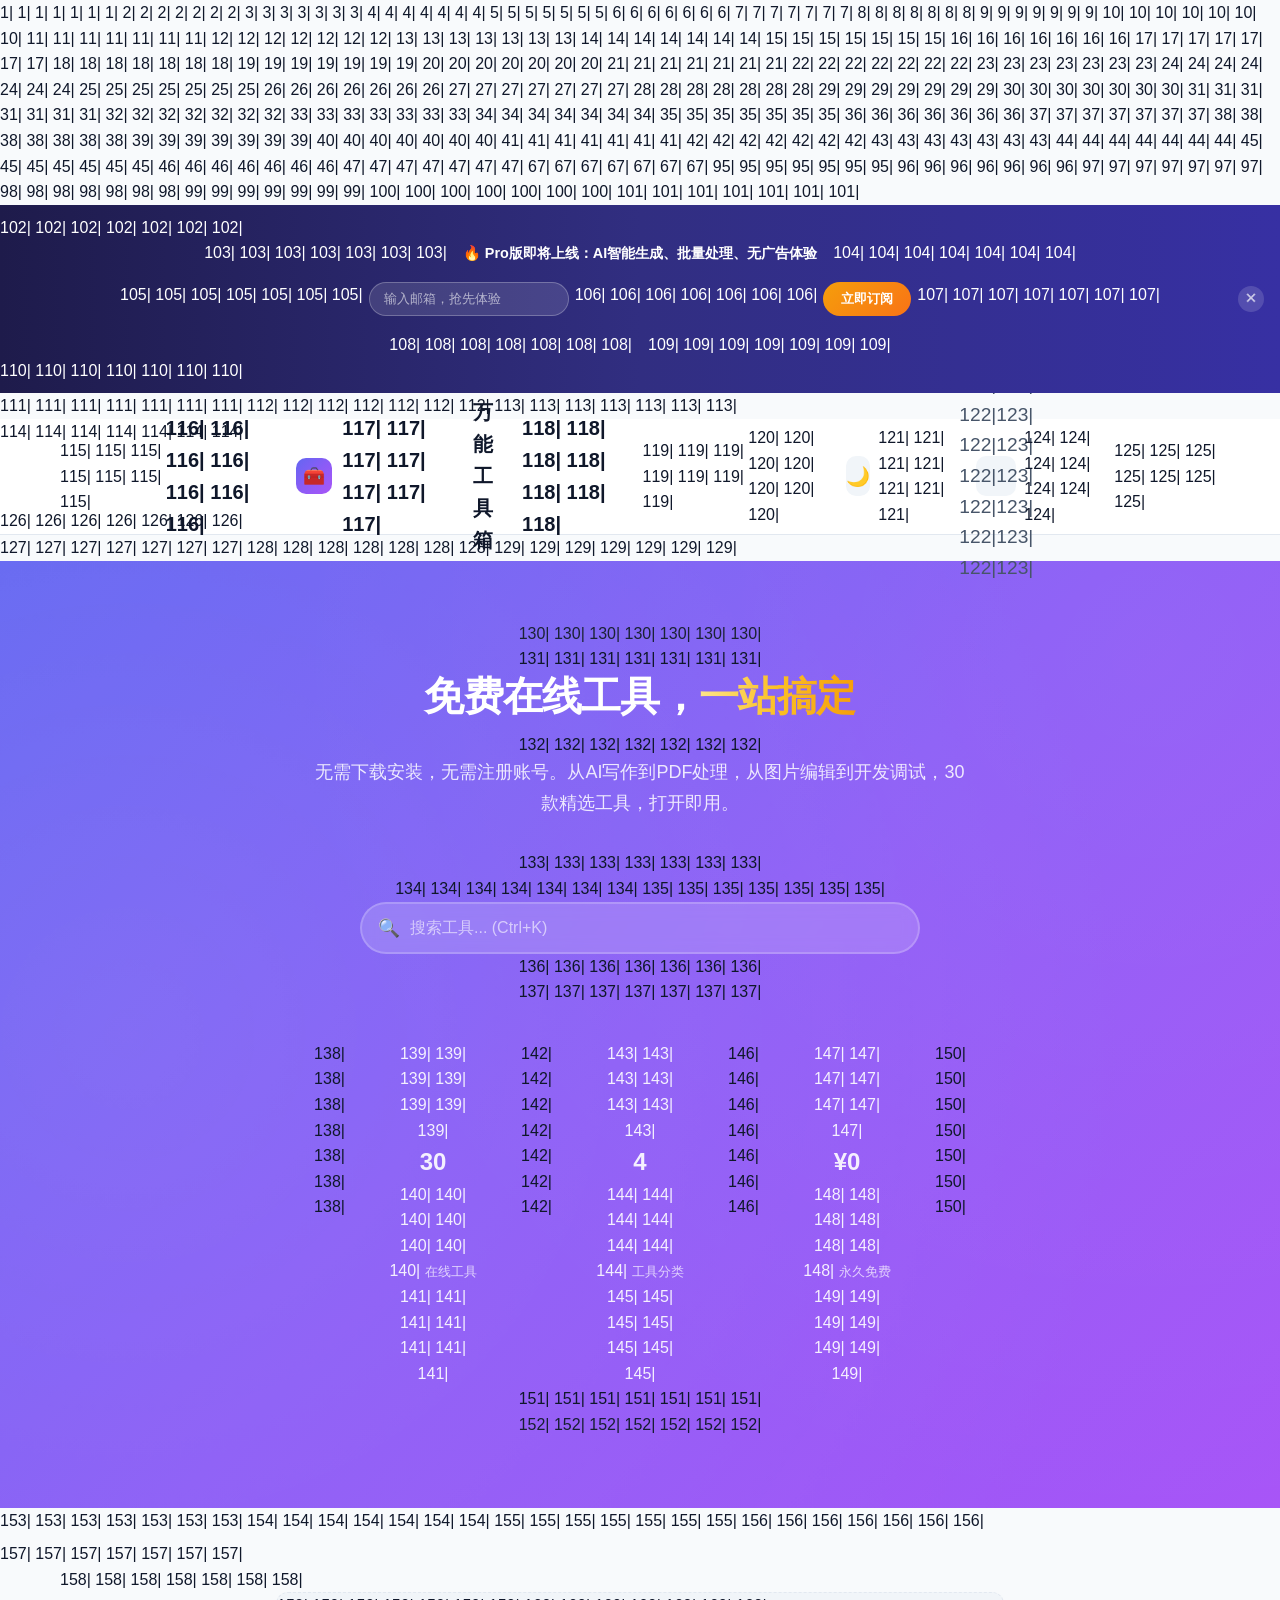
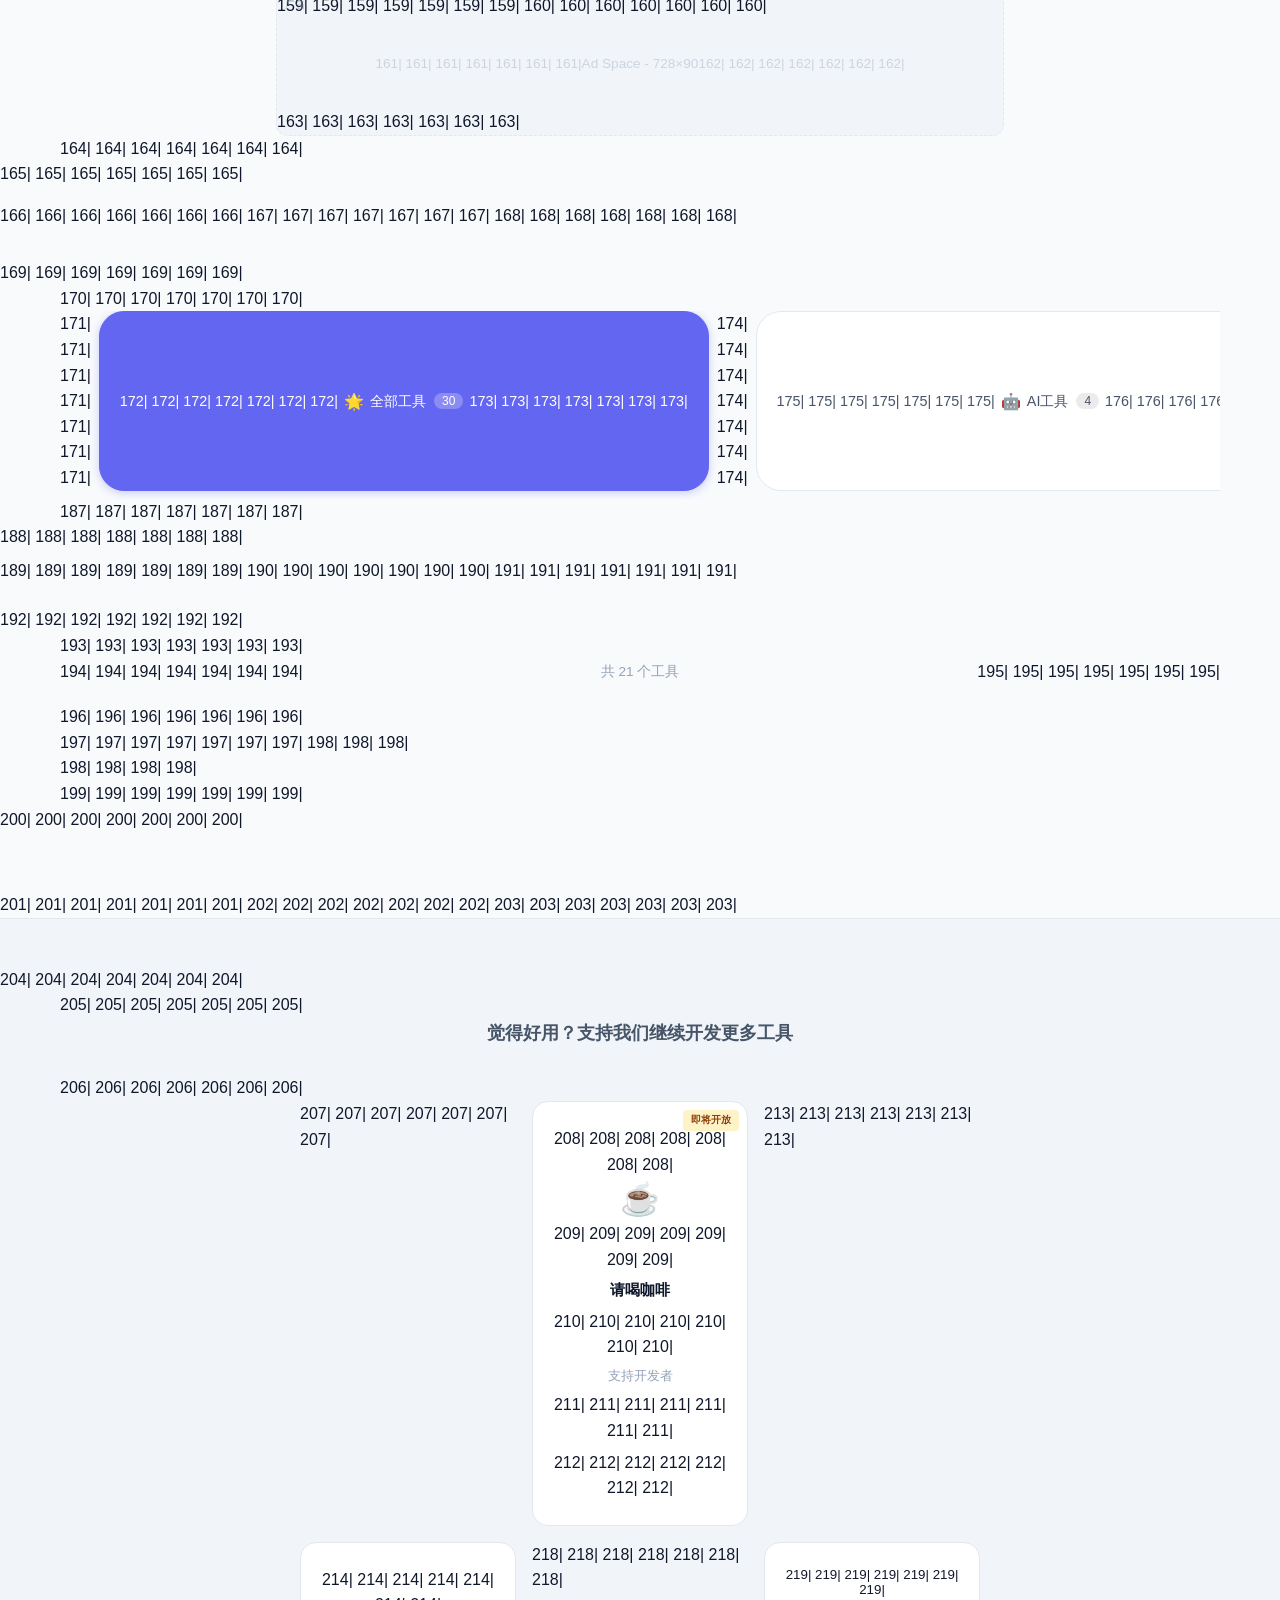
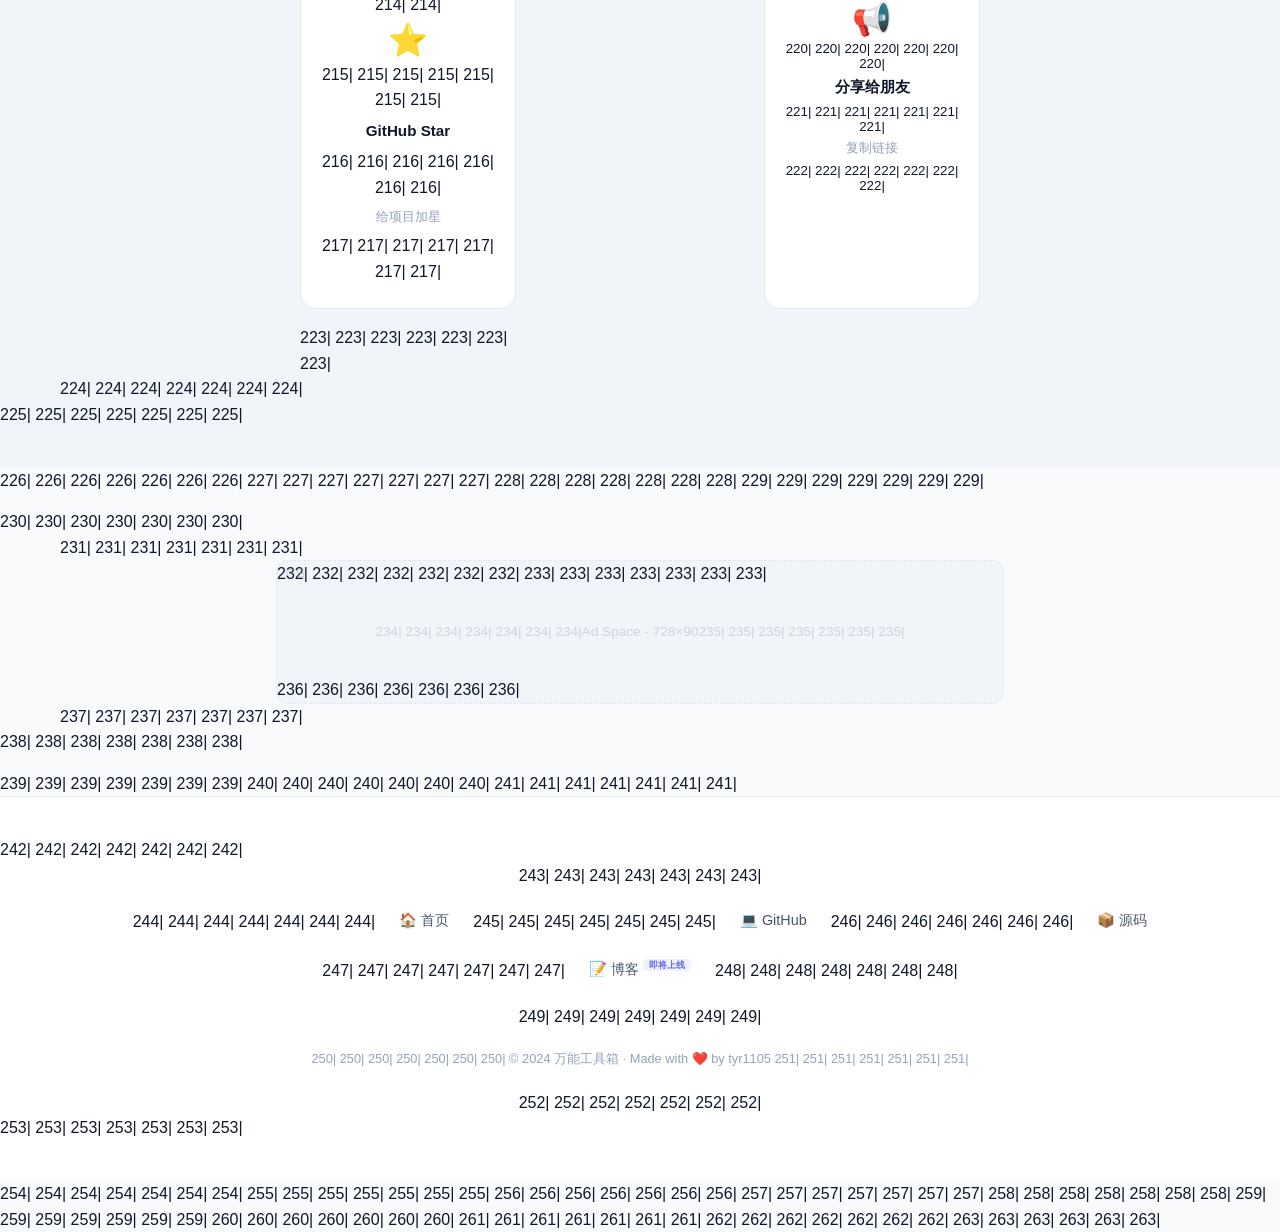
==== commit ef56bb7e: "feat: 添加中文占位文本生成器，总计30个工具" ====
--- a/index.html
+++ b/index.html
@@ -1,263 +1,263 @@
-     1|     1|     1|     1|     1|     1|<!DOCTYPE html>
-     2|     2|     2|     2|     2|     2|<html lang="zh-CN" data-theme="light">
-     3|     3|     3|     3|     3|     3|<head>
-     4|     4|     4|     4|     4|     4|  <meta charset="UTF-8">
-     5|     5|     5|     5|     5|     5|  <meta name="viewport" content="width=device-width, initial-scale=1.0">
-     6|     6|     6|     6|     6|     6|  <meta http-equiv="X-UA-Compatible" content="IE=edge">
-     7|     7|     7|     7|     7|     7|
-     8|     8|     8|     8|     8|     8|  <!-- SEO Meta Tags -->
-     9|     9|     9|     9|     9|     9|  <title>万能工具箱 - 免费在线工具集合 | AI工具、PDF处理、图片编辑、开发者工具</title>
-    10|    10|    10|    10|    10|    10|  <meta name="description" content="万能工具箱汇集各类免费在线工具：AI文案生成、PDF处理、图片编辑压缩、发票生成、简历制作、开发者工具等，无需注册，即开即用。">
-    11|    11|    11|    11|    11|    11|  <meta name="keywords" content="在线工具,免费工具,AI工具,PDF工具,图片压缩,发票生成,简历制作,二维码生成,开发者工具,JSON格式化,万能工具箱">
-    12|    12|    12|    12|    12|    12|  <meta name="author" content="tyr1105">
-    13|    13|    13|    13|    13|    13|  <meta name="robots" content="index, follow, max-snippet:-1, max-image-preview:large">
-    14|    14|    14|    14|    14|    14|  <link rel="canonical" href="https://tyr1105.github.io/">
-    15|    15|    15|    15|    15|    15|  <link rel="alternate" hreflang="zh-CN" href="https://tyr1105.github.io/">
-    16|    16|    16|    16|    16|    16|  <link rel="alternate" hreflang="zh-TW" href="https://tyr1105.github.io/">
-    17|    17|    17|    17|    17|    17|  <link rel="alternate" hreflang="zh-HK" href="https://tyr1105.github.io/">
-    18|    18|    18|    18|    18|    18|  <link rel="alternate" hreflang="en" href="https://tyr1105.github.io/">
-    19|    19|    19|    19|    19|    19|  <link rel="alternate" hreflang="x-default" href="https://tyr1105.github.io/">
-    20|    20|    20|    20|    20|    20|
-    21|    21|    21|    21|    21|    21|  <!-- Open Graph -->
-    22|    22|    22|    22|    22|    22|  <meta property="og:type" content="website">
-    23|    23|    23|    23|    23|    23|  <meta property="og:title" content="万能工具箱 - 免费在线工具集合">
-    24|    24|    24|    24|    24|    24|  <meta property="og:description" content="汇集29+个免费在线工具：AI文案生成、PDF处理、图片编辑、录屏工具、配色工具、开发者工具等，无需注册，即开即用。">
-    25|    25|    25|    25|    25|    25|  <meta property="og:url" content="https://tyr1105.github.io/">
-    26|    26|    26|    26|    26|    26|  <meta property="og:site_name" content="万能工具箱">
-    27|    27|    27|    27|    27|    27|  <meta property="og:locale" content="zh_CN">
-    28|    28|    28|    28|    28|    28|  <meta property="og:image" content="https://tyr1105.github.io/og-image.png">
-    29|    29|    29|    29|    29|    29|  <meta property="og:image:width" content="1200">
-    30|    30|    30|    30|    30|    30|  <meta property="og:image:height" content="630">
-    31|    31|    31|    31|    31|    31|  <meta property="og:image:alt" content="万能工具箱 - 免费在线工具集合，包含AI营销文案、PDF处理、图片压缩、发票生成等19+款工具">
-    32|    32|    32|    32|    32|    32|
-    33|    33|    33|    33|    33|    33|  <!-- Twitter Card -->
-    34|    34|    34|    34|    34|    34|  <meta name="twitter:card" content="summary_large_image">
-    35|    35|    35|    35|    35|    35|  <meta name="twitter:title" content="万能工具箱 - 免费在线工具集合">
-    36|    36|    36|    36|    36|    36|  <meta name="twitter:description" content="汇集29+个免费在线工具：AI文案生成、PDF处理、图片编辑、录屏工具、配色工具、开发者工具等。">
-    37|    37|    37|    37|    37|    37|  <meta name="twitter:image" content="https://tyr1105.github.io/og-image.png">
-    38|    38|    38|    38|    38|    38|  <meta name="twitter:image:alt" content="万能工具箱 - 免费在线工具集合预览图">
-    39|    39|    39|    39|    39|    39|
-    40|    40|    40|    40|    40|    40|  <!-- Favicon -->
-    41|    41|    41|    41|    41|    41|  <link rel="icon" href="data:image/svg+xml,<svg xmlns='http://www.w3.org/2000/svg' viewBox='0 0 100 100'><text y='.9em' font-size='90'>🧰</text></svg>">
-    42|    42|    42|    42|    42|    42|
-    43|    43|    43|    43|    43|    43|  <!-- Stylesheet -->
-    44|    44|    44|    44|    44|    44|  <link rel="stylesheet" href="style.css">
-    45|    45|    45|    45|    45|    45|
-    46|    46|    46|    46|    46|    46|  <!-- Structured Data -->
-    47|    47|    47|    47|    47|    47|  <script type="application/ld+json">
-    48|    48|    48|    48|    48|    48|  {
-    49|    49|    49|    49|    49|    49|    "@context": "https://schema.org",
-    50|    50|    50|    50|    50|    50|    "@type": "WebSite",
-    51|    51|    51|    51|    51|    51|    "name": "万能工具箱",
-    52|    52|    52|    52|    52|    52|    "alternateName": "Wanneng Toolbox",
-    53|    53|    53|    53|    53|    53|    "url": "https://tyr1105.github.io/",
-    54|    54|    54|    54|    54|    54|    "description": "免费在线工具集合，汇集AI工具、文档处理、图片编辑、开发者工具等。",
-    55|    55|    55|    55|    55|    55|    "inLanguage": "zh-CN",
-    56|    56|    56|    56|    56|    56|    "creator": {
-    57|    57|    57|    57|    57|    57|      "@type": "Person",
-    58|    58|    58|    58|    58|    58|      "name": "tyr1105"
-    59|    59|    59|    59|    59|    59|    },
-    60|    60|    60|    60|    60|    60|    "potentialAction": {
-    61|    61|    61|    61|    61|    61|      "@type": "SearchAction",
-    62|    62|    62|    62|    62|    62|      "target": "https://tyr1105.github.io/?q={search_term_string}",
-    63|    63|    63|    63|    63|    63|      "query-input": "required name=search_term_string"
-    64|    64|    64|    64|    64|    64|    }
-    65|    65|    65|    65|    65|    65|  }
-    66|    66|    66|    66|    66|    66|  </script>
-    67|    67|    67|    67|    67|    67|  <script type="application/ld+json">
-    68|    68|    68|    68|    68|    68|  {
-    69|    69|    69|    69|    69|    69|    "@context": "https://schema.org",
-    70|    70|    70|    70|    70|    70|    "@type": "ItemList",
-    71|    71|    71|    71|    71|    71|    "name": "在线工具列表",
-    72|    72|    72|    72|    72|    72|    "itemListElement": [
-    73|    73|    73|    73|    73|    73|      {"@type": "ListItem", "position": 1, "name": "AI营销文案生成器", "url": "https://tyr1105.github.io/ai-tools-box/"},
-    74|    74|    74|    74|    74|    74|      {"@type": "ListItem", "position": 2, "name": "AI社交媒体文案", "url": "https://tyr1105.github.io/writeboom/"},
-    75|    75|    75|    75|    75|    75|      {"@type": "ListItem", "position": 3, "name": "AI Excel公式助手", "url": "https://github.com/tyr1105/formula-ai"},
-    76|    76|    76|    76|    76|    76|      {"@type": "ListItem", "position": 4, "name": "PDF工具箱", "url": "https://tyr1105.github.io/pdfkit/"},
-    77|    77|    77|    77|    77|    77|      {"@type": "ListItem", "position": 5, "name": "在线发票生成器", "url": "https://tyr1105.github.io/quickbill/"},
-    78|    78|    78|    78|    78|    78|      {"@type": "ListItem", "position": 6, "name": "简历制作器", "url": "https://tyr1105.github.io/resumecraft/"},
-    79|    79|    79|    79|    79|    79|      {"@type": "ListItem", "position": 7, "name": "图片工具箱", "url": "https://tyr1105.github.io/pictool/"},
-    80|    80|    80|    80|    80|    80|      {"@type": "ListItem", "position": 8, "name": "小红书封面制作", "url": "https://tyr1105.github.io/redcover/"},
-    81|    81|    81|    81|    81|    81|      {"@type": "ListItem", "position": 9, "name": "截图美化工具", "url": "https://tyr1105.github.io/shotpro/"},
-    82|    82|    82|    82|    82|    82|      {"@type": "ListItem", "position": 10, "name": "二维码生成器", "url": "https://tyr1105.github.io/qrgen/"},
-    83|    83|    83|    83|    83|    83|      {"@type": "ListItem", "position": 11, "name": "水印大师", "url": "https://tyr1105.github.io/watermark-pro/"},
-    84|    84|    84|    84|    84|    84|      {"@type": "ListItem", "position": 12, "name": "开发者工具箱", "url": "https://tyr1105.github.io/devkit-tools/"},
-    85|    85|    85|    85|    85|    85|      {"@type": "ListItem", "position": 13, "name": "在线图表制作", "url": "https://tyr1105.github.io/chartsnap/"},
-    86|    86|    86|    86|    86|    86|      {"@type": "ListItem", "position": 14, "name": "DevToolBox开发者工具", "url": "https://tyr1105.github.io/devtoolbox/"},
-    87|    87|    87|    87|    87|    87|      {"@type": "ListItem", "position": 15, "name": "在线录屏工具", "url": "https://tyr1105.github.io/recsnap/"},
-    88|    88|    88|    88|    88|    88|      {"@type": "ListItem", "position": 16, "name": "配色大师", "url": "https://tyr1105.github.io/colorpilot/"}
-    89|    89|    89|    89|    89|    89|      ,{"@type": "ListItem", "position": 17, "name": "Favicon生成器", "url": "https://tyr1105.github.io/favicon-gen/"}
-    90|    90|    90|    90|    90|    90|      ,{"@type": "ListItem", "position": 18, "name": "DevUtils开发者工具", "url": "https://tyr1105.github.io/devutils/"}
-    91|    91|    91|    91|    91|    91|      ,{"@type": "ListItem", "position": 19, "name": "App截图Mockup生成器", "url": "https://tyr1105.github.io/shotpro-app/"}
-    92|    92|    92|    92|    92|    92|    ]
-    93|    93|    93|    93|    93|    93|  }
-    94|    94|    94|    94|    94|    94|  </script>
-    95|    95|    95|    95|    95|    95|
-    96|    96|    96|    96|    96|    96|  <!-- Analytics will be configured after GA setup -->
-    97|    97|    97|    97|    97|    97|</head>
-    98|    98|    98|    98|    98|    98|<body>
-    99|    99|    99|    99|    99|    99|
-   100|   100|   100|   100|   100|   100|  <!-- ========== Pro Banner ========== -->
-   101|   101|   101|   101|   101|   101|  <div class="pro-banner" id="pro-banner">
-   102|   102|   102|   102|   102|   102|    <div class="pro-banner-inner">
-   103|   103|   103|   103|   103|   103|      <span class="pro-banner-text">🔥 Pro版即将上线：AI智能生成、批量处理、无广告体验</span>
-   104|   104|   104|   104|   104|   104|      <form class="pro-banner-form" id="pro-email-form" onsubmit="return false;">
-   105|   105|   105|   105|   105|   105|        <input type="email" class="pro-banner-input" placeholder="输入邮箱，抢先体验" aria-label="邮箱地址">
-   106|   106|   106|   106|   106|   106|        <button type="submit" class="pro-banner-btn">立即订阅</button>
-   107|   107|   107|   107|   107|   107|      </form>
-   108|   108|   108|   108|   108|   108|      <button class="pro-banner-close" id="pro-banner-close" aria-label="关闭">✕</button>
-   109|   109|   109|   109|   109|   109|    </div>
-   110|   110|   110|   110|   110|   110|  </div>
-   111|   111|   111|   111|   111|   111|
-   112|   112|   112|   112|   112|   112|  <!-- ========== Header ========== -->
-   113|   113|   113|   113|   113|   113|  <header class="header">
-   114|   114|   114|   114|   114|   114|    <div class="container header-inner">
-   115|   115|   115|   115|   115|   115|      <a href="/" class="logo">
-   116|   116|   116|   116|   116|   116|        <div class="logo-icon">🧰</div>
-   117|   117|   117|   117|   117|   117|        <span>万能工具箱</span>
-   118|   118|   118|   118|   118|   118|      </a>
-   119|   119|   119|   119|   119|   119|      <div class="header-actions">
-   120|   120|   120|   120|   120|   120|        <button class="theme-toggle" id="theme-toggle" aria-label="切换暗色模式">🌙</button>
-   121|   121|   121|   121|   121|   121|        <a href="https://github.com/tyr1105" target="_blank" rel="noopener noreferrer" class="github-link" aria-label="GitHub">
-   122|   122|   122|   122|   122|   122|          <svg width="20" height="20" viewBox="0 0 24 24" fill="currentColor"><path d="M12 0C5.37 0 0 5.37 0 12c0 5.31 3.435 9.795 8.205 11.385.6.105.825-.255.825-.57 0-.285-.015-1.23-.015-2.235-3.015.555-3.795-.735-4.035-1.41-.135-.345-.72-1.41-1.23-1.695-.42-.225-1.02-.78-.015-.795.945-.015 1.62.87 1.845 1.23 1.08 1.815 2.805 1.305 3.495.99.105-.78.42-1.305.765-1.605-2.67-.3-5.46-1.335-5.46-5.925 0-1.305.465-2.385 1.23-3.225-.12-.3-.54-1.53.12-3.18 0 0 1.005-.315 3.3 1.23.96-.27 1.98-.405 3-.405s2.04.135 3 .405c2.295-1.56 3.3-1.23 3.3-1.23.66 1.65.24 2.88.12 3.18.765.84 1.23 1.905 1.23 3.225 0 4.605-2.805 5.625-5.475 5.925.435.375.81 1.095.81 2.22 0 1.605-.015 2.895-.015 3.3 0 .315.225.69.825.57A12.02 12.02 0 0024 12c0-6.63-5.37-12-12-12z"/></svg>
-   123|   123|   123|   123|   123|   123|        </a>
-   124|   124|   124|   124|   124|   124|      </div>
-   125|   125|   125|   125|   125|   125|    </div>
-   126|   126|   126|   126|   126|   126|  </header>
-   127|   127|   127|   127|   127|   127|
-   128|   128|   128|   128|   128|   128|  <!-- ========== Hero ========== -->
-   129|   129|   129|   129|   129|   129|  <section class="hero">
-   130|   130|   130|   130|   130|   130|    <div class="hero-content">
-   131|   131|   131|   131|   131|   131|      <h1>免费在线工具，<span class="gradient-text">一站搞定</span></h1>
-   132|   132|   132|   132|   132|   132|      <p>无需下载安装，无需注册账号。从AI写作到PDF处理，从图片编辑到开发调试，29款精选工具，打开即用。</p>
-   133|   133|   133|   133|   133|   133|      <div class="search-wrapper">
-   134|   134|   134|   134|   134|   134|        <span class="search-icon">🔍</span>
-   135|   135|   135|   135|   135|   135|        <input type="text" id="search-input" class="search-input" placeholder="搜索工具... (Ctrl+K)" autocomplete="off">
-   136|   136|   136|   136|   136|   136|      </div>
-   137|   137|   137|   137|   137|   137|      <div class="stats">
-   138|   138|   138|   138|   138|   138|        <div class="stat-item">
-   139|   139|   139|   139|   139|   139|          <span class="stat-number">29</span>
-   140|   140|   140|   140|   140|   140|          <span class="stat-label">在线工具</span>
-   141|   141|   141|   141|   141|   141|        </div>
-   142|   142|   142|   142|   142|   142|        <div class="stat-item">
-   143|   143|   143|   143|   143|   143|          <span class="stat-number">4</span>
-   144|   144|   144|   144|   144|   144|          <span class="stat-label">工具分类</span>
-   145|   145|   145|   145|   145|   145|        </div>
-   146|   146|   146|   146|   146|   146|        <div class="stat-item">
-   147|   147|   147|   147|   147|   147|          <span class="stat-number">¥0</span>
-   148|   148|   148|   148|   148|   148|          <span class="stat-label">永久免费</span>
-   149|   149|   149|   149|   149|   149|        </div>
-   150|   150|   150|   150|   150|   150|      </div>
-   151|   151|   151|   151|   151|   151|    </div>
-   152|   152|   152|   152|   152|   152|  </section>
-   153|   153|   153|   153|   153|   153|
-   154|   154|   154|   154|   154|   154|  <!-- ========== Ad Banner (Hero - Grid) ========== -->
-   155|   155|   155|   155|   155|   155|  <!-- Google AdSense - Replace with actual ad code after account setup -->
-   156|   156|   156|   156|   156|   156|  <div class="ad-banner ad-banner-mid">
-   157|   157|   157|   157|   157|   157|    <div class="container">
-   158|   158|   158|   158|   158|   158|      <div class="ad-slot" aria-label="广告位">
-   159|   159|   159|   159|   159|   159|        <span class="ad-label">广告</span>
-   160|   160|   160|   160|   160|   160|        <div class="ad-placeholder">
-   161|   161|   161|   161|   161|   161|          <span>Ad Space - 728×90</span>
-   162|   162|   162|   162|   162|   162|        </div>
-   163|   163|   163|   163|   163|   163|      </div>
-   164|   164|   164|   164|   164|   164|    </div>
-   165|   165|   165|   165|   165|   165|  </div>
-   166|   166|   166|   166|   166|   166|
-   167|   167|   167|   167|   167|   167|  <!-- ========== Category Tabs ========== -->
-   168|   168|   168|   168|   168|   168|  <nav class="categories">
-   169|   169|   169|   169|   169|   169|    <div class="container">
-   170|   170|   170|   170|   170|   170|      <div class="categories-inner">
-   171|   171|   171|   171|   171|   171|        <button class="cat-btn active" data-category="all">
-   172|   172|   172|   172|   172|   172|          <span class="cat-emoji">🌟</span> 全部工具 <span class="cat-count">29</span>
-   173|   173|   173|   173|   173|   173|        </button>
-   174|   174|   174|   174|   174|   174|        <button class="cat-btn" data-category="ai">
-   175|   175|   175|   175|   175|   175|          <span class="cat-emoji">🤖</span> AI工具 <span class="cat-count">4</span>
-   176|   176|   176|   176|   176|   176|        </button>
-   177|   177|   177|   177|   177|   177|        <button class="cat-btn" data-category="doc">
-   178|   178|   178|   178|   178|   178|          <span class="cat-emoji">📄</span> 文档工具 <span class="cat-count">4</span>
-   179|   179|   179|   179|   179|   179|        </button>
-   180|   180|   180|   180|   180|   180|        <button class="cat-btn" data-category="design">
-   181|   181|   181|   181|   181|   181|          <span class="cat-emoji">🎨</span> 设计工具 <span class="cat-count">6</span>
-   182|   182|   182|   182|   182|   182|        </button>
-   183|   183|   183|   183|   183|   183|        <button class="cat-btn" data-category="dev">
-   184|   184|   184|   184|   184|   184|          <span class="cat-emoji">⚙️</span> 开发工具 <span class="cat-count">8</span>
-   185|   185|   185|   185|   185|   185|        </button>
-   186|   186|   186|   186|   186|   186|      </div>
-   187|   187|   187|   187|   187|   187|    </div>
-   188|   188|   188|   188|   188|   188|  </nav>
-   189|   189|   189|   189|   189|   189|
-   190|   190|   190|   190|   190|   190|  <!-- ========== Tools Grid ========== -->
-   191|   191|   191|   191|   191|   191|  <main class="tools-section">
-   192|   192|   192|   192|   192|   192|    <div class="container">
-   193|   193|   193|   193|   193|   193|      <div class="section-header">
-   194|   194|   194|   194|   194|   194|        <span class="tools-count" id="tools-count">共 21 个工具</span>
-   195|   195|   195|   195|   195|   195|      </div>
-   196|   196|   196|   196|   196|   196|      <div class="tools-grid" id="tools-grid">
-   197|   197|   197|   197|   197|   197|        <!-- Dynamically rendered by JS -->
-   198|   198|   198|   198|   198|   198|      </div>
-   199|   199|   199|   199|   199|   199|    </div>
-   200|   200|   200|   200|   200|   200|  </main>
-   201|   201|   201|   201|   201|   201|
-   202|   202|   202|   202|   202|   202|  <!-- ========== 支持我们 Section ========== -->
-   203|   203|   203|   203|   203|   203|  <section class="support-section">
-   204|   204|   204|   204|   204|   204|    <div class="container">
-   205|   205|   205|   205|   205|   205|      <h2 class="support-title">觉得好用？支持我们继续开发更多工具</h2>
-   206|   206|   206|   206|   206|   206|      <div class="support-cards">
-   207|   207|   207|   207|   207|   207|        <a href="#" class="support-card" onclick="return false;">
-   208|   208|   208|   208|   208|   208|          <span class="support-card-icon">☕</span>
-   209|   209|   209|   209|   209|   209|          <span class="support-card-name">请喝咖啡</span>
-   210|   210|   210|   210|   210|   210|          <span class="support-card-desc">支持开发者</span>
-   211|   211|   211|   211|   211|   211|          <span class="support-card-badge coming-soon-badge">即将开放</span>
-   212|   212|   212|   212|   212|   212|        </a>
-   213|   213|   213|   213|   213|   213|        <a href="https://github.com/tyr1105/tyr1105.github.io" target="_blank" rel="noopener noreferrer" class="support-card">
-   214|   214|   214|   214|   214|   214|          <span class="support-card-icon">⭐</span>
-   215|   215|   215|   215|   215|   215|          <span class="support-card-name">GitHub Star</span>
-   216|   216|   216|   216|   216|   216|          <span class="support-card-desc">给项目加星</span>
-   217|   217|   217|   217|   217|   217|        </a>
-   218|   218|   218|   218|   218|   218|        <button class="support-card" id="share-btn" onclick="navigator.clipboard.writeText(window.location.href).then(function(){var t=document.getElementById('share-btn');var o=t.querySelector('.support-card-desc');var orig=o.textContent;o.textContent='✅ 已复制!';setTimeout(function(){o.textContent=orig;},2000);});">
-   219|   219|   219|   219|   219|   219|          <span class="support-card-icon">📢</span>
-   220|   220|   220|   220|   220|   220|          <span class="support-card-name">分享给朋友</span>
-   221|   221|   221|   221|   221|   221|          <span class="support-card-desc">复制链接</span>
-   222|   222|   222|   222|   222|   222|        </button>
-   223|   223|   223|   223|   223|   223|      </div>
-   224|   224|   224|   224|   224|   224|    </div>
-   225|   225|   225|   225|   225|   225|  </section>
-   226|   226|   226|   226|   226|   226|
-   227|   227|   227|   227|   227|   227|  <!-- ========== Ad Banner (Footer) ========== -->
-   228|   228|   228|   228|   228|   228|  <!-- Google AdSense - Replace with actual ad code after account setup -->
-   229|   229|   229|   229|   229|   229|  <div class="ad-banner ad-banner-footer">
-   230|   230|   230|   230|   230|   230|    <div class="container">
-   231|   231|   231|   231|   231|   231|      <div class="ad-slot" aria-label="广告位">
-   232|   232|   232|   232|   232|   232|        <span class="ad-label">广告</span>
-   233|   233|   233|   233|   233|   233|        <div class="ad-placeholder">
-   234|   234|   234|   234|   234|   234|          <span>Ad Space - 728×90</span>
-   235|   235|   235|   235|   235|   235|        </div>
-   236|   236|   236|   236|   236|   236|      </div>
-   237|   237|   237|   237|   237|   237|    </div>
-   238|   238|   238|   238|   238|   238|  </div>
-   239|   239|   239|   239|   239|   239|
-   240|   240|   240|   240|   240|   240|  <!-- ========== Footer ========== -->
-   241|   241|   241|   241|   241|   241|  <footer class="footer">
-   242|   242|   242|   242|   242|   242|    <div class="container footer-inner">
-   243|   243|   243|   243|   243|   243|      <div class="footer-links">
-   244|   244|   244|   244|   244|   244|        <a href="/">🏠 首页</a>
-   245|   245|   245|   245|   245|   245|        <a href="https://github.com/tyr1105" target="_blank" rel="noopener noreferrer">💻 GitHub</a>
-   246|   246|   246|   246|   246|   246|        <a href="https://github.com/tyr1105/tyr1105.github.io" target="_blank" rel="noopener noreferrer">📦 源码</a>
-   247|   247|   247|   247|   247|   247|        <a href="/blog/" class="footer-blog-link">📝 博客</a>
-   248|   248|   248|   248|   248|   248|      </div>
-   249|   249|   249|   249|   249|   249|      <p class="footer-copy">
-   250|   250|   250|   250|   250|   250|        © 2024 万能工具箱 · Made with <span class="footer-heart">❤️</span> by tyr1105
-   251|   251|   251|   251|   251|   251|      </p>
-   252|   252|   252|   252|   252|   252|    </div>
-   253|   253|   253|   253|   253|   253|  </footer>
-   254|   254|   254|   254|   254|   254|
-   255|   255|   255|   255|   255|   255|  <!-- ========== Back to Top ========== -->
-   256|   256|   256|   256|   256|   256|  <button class="back-to-top" id="back-to-top" aria-label="回到顶部">↑</button>
-   257|   257|   257|   257|   257|   257|
-   258|   258|   258|   258|   258|   258|  <!-- Scripts -->
-   259|   259|   259|   259|   259|   259|  <script src="script.js"></script>
-   260|   260|   260|   260|   260|   260|</body>
-   261|   261|   261|   261|   261|   261|</html>
-   262|   262|   262|   262|   262|   262|
-   263|   263|   263|   263|   263|+     1|     1|     1|     1|     1|     1|     1|<!DOCTYPE html>
+     2|     2|     2|     2|     2|     2|     2|<html lang="zh-CN" data-theme="light">
+     3|     3|     3|     3|     3|     3|     3|<head>
+     4|     4|     4|     4|     4|     4|     4|  <meta charset="UTF-8">
+     5|     5|     5|     5|     5|     5|     5|  <meta name="viewport" content="width=device-width, initial-scale=1.0">
+     6|     6|     6|     6|     6|     6|     6|  <meta http-equiv="X-UA-Compatible" content="IE=edge">
+     7|     7|     7|     7|     7|     7|     7|
+     8|     8|     8|     8|     8|     8|     8|  <!-- SEO Meta Tags -->
+     9|     9|     9|     9|     9|     9|     9|  <title>万能工具箱 - 免费在线工具集合 | AI工具、PDF处理、图片编辑、开发者工具</title>
+    10|    10|    10|    10|    10|    10|    10|  <meta name="description" content="万能工具箱汇集各类免费在线工具：AI文案生成、PDF处理、图片编辑压缩、发票生成、简历制作、开发者工具等，无需注册，即开即用。">
+    11|    11|    11|    11|    11|    11|    11|  <meta name="keywords" content="在线工具,免费工具,AI工具,PDF工具,图片压缩,发票生成,简历制作,二维码生成,开发者工具,JSON格式化,万能工具箱">
+    12|    12|    12|    12|    12|    12|    12|  <meta name="author" content="tyr1105">
+    13|    13|    13|    13|    13|    13|    13|  <meta name="robots" content="index, follow, max-snippet:-1, max-image-preview:large">
+    14|    14|    14|    14|    14|    14|    14|  <link rel="canonical" href="https://tyr1105.github.io/">
+    15|    15|    15|    15|    15|    15|    15|  <link rel="alternate" hreflang="zh-CN" href="https://tyr1105.github.io/">
+    16|    16|    16|    16|    16|    16|    16|  <link rel="alternate" hreflang="zh-TW" href="https://tyr1105.github.io/">
+    17|    17|    17|    17|    17|    17|    17|  <link rel="alternate" hreflang="zh-HK" href="https://tyr1105.github.io/">
+    18|    18|    18|    18|    18|    18|    18|  <link rel="alternate" hreflang="en" href="https://tyr1105.github.io/">
+    19|    19|    19|    19|    19|    19|    19|  <link rel="alternate" hreflang="x-default" href="https://tyr1105.github.io/">
+    20|    20|    20|    20|    20|    20|    20|
+    21|    21|    21|    21|    21|    21|    21|  <!-- Open Graph -->
+    22|    22|    22|    22|    22|    22|    22|  <meta property="og:type" content="website">
+    23|    23|    23|    23|    23|    23|    23|  <meta property="og:title" content="万能工具箱 - 免费在线工具集合">
+    24|    24|    24|    24|    24|    24|    24|  <meta property="og:description" content="汇集30+个免费在线工具：AI文案生成、PDF处理、图片编辑、录屏工具、配色工具、开发者工具等，无需注册，即开即用。">
+    25|    25|    25|    25|    25|    25|    25|  <meta property="og:url" content="https://tyr1105.github.io/">
+    26|    26|    26|    26|    26|    26|    26|  <meta property="og:site_name" content="万能工具箱">
+    27|    27|    27|    27|    27|    27|    27|  <meta property="og:locale" content="zh_CN">
+    28|    28|    28|    28|    28|    28|    28|  <meta property="og:image" content="https://tyr1105.github.io/og-image.png">
+    29|    29|    29|    29|    29|    29|    29|  <meta property="og:image:width" content="1200">
+    30|    30|    30|    30|    30|    30|    30|  <meta property="og:image:height" content="630">
+    31|    31|    31|    31|    31|    31|    31|  <meta property="og:image:alt" content="万能工具箱 - 免费在线工具集合，包含AI营销文案、PDF处理、图片压缩、发票生成等19+款工具">
+    32|    32|    32|    32|    32|    32|    32|
+    33|    33|    33|    33|    33|    33|    33|  <!-- Twitter Card -->
+    34|    34|    34|    34|    34|    34|    34|  <meta name="twitter:card" content="summary_large_image">
+    35|    35|    35|    35|    35|    35|    35|  <meta name="twitter:title" content="万能工具箱 - 免费在线工具集合">
+    36|    36|    36|    36|    36|    36|    36|  <meta name="twitter:description" content="汇集30+个免费在线工具：AI文案生成、PDF处理、图片编辑、录屏工具、配色工具、开发者工具等。">
+    37|    37|    37|    37|    37|    37|    37|  <meta name="twitter:image" content="https://tyr1105.github.io/og-image.png">
+    38|    38|    38|    38|    38|    38|    38|  <meta name="twitter:image:alt" content="万能工具箱 - 免费在线工具集合预览图">
+    39|    39|    39|    39|    39|    39|    39|
+    40|    40|    40|    40|    40|    40|    40|  <!-- Favicon -->
+    41|    41|    41|    41|    41|    41|    41|  <link rel="icon" href="data:image/svg+xml,<svg xmlns='http://www.w3.org/2000/svg' viewBox='0 0 100 100'><text y='.9em' font-size='90'>🧰</text></svg>">
+    42|    42|    42|    42|    42|    42|    42|
+    43|    43|    43|    43|    43|    43|    43|  <!-- Stylesheet -->
+    44|    44|    44|    44|    44|    44|    44|  <link rel="stylesheet" href="style.css">
+    45|    45|    45|    45|    45|    45|    45|
+    46|    46|    46|    46|    46|    46|    46|  <!-- Structured Data -->
+    47|    47|    47|    47|    47|    47|    47|  <script type="application/ld+json">
+    48|    48|    48|    48|    48|    48|    48|  {
+    49|    49|    49|    49|    49|    49|    49|    "@context": "https://schema.org",
+    50|    50|    50|    50|    50|    50|    50|    "@type": "WebSite",
+    51|    51|    51|    51|    51|    51|    51|    "name": "万能工具箱",
+    52|    52|    52|    52|    52|    52|    52|    "alternateName": "Wanneng Toolbox",
+    53|    53|    53|    53|    53|    53|    53|    "url": "https://tyr1105.github.io/",
+    54|    54|    54|    54|    54|    54|    54|    "description": "免费在线工具集合，汇集AI工具、文档处理、图片编辑、开发者工具等。",
+    55|    55|    55|    55|    55|    55|    55|    "inLanguage": "zh-CN",
+    56|    56|    56|    56|    56|    56|    56|    "creator": {
+    57|    57|    57|    57|    57|    57|    57|      "@type": "Person",
+    58|    58|    58|    58|    58|    58|    58|      "name": "tyr1105"
+    59|    59|    59|    59|    59|    59|    59|    },
+    60|    60|    60|    60|    60|    60|    60|    "potentialAction": {
+    61|    61|    61|    61|    61|    61|    61|      "@type": "SearchAction",
+    62|    62|    62|    62|    62|    62|    62|      "target": "https://tyr1105.github.io/?q={search_term_string}",
+    63|    63|    63|    63|    63|    63|    63|      "query-input": "required name=search_term_string"
+    64|    64|    64|    64|    64|    64|    64|    }
+    65|    65|    65|    65|    65|    65|    65|  }
+    66|    66|    66|    66|    66|    66|    66|  </script>
+    67|    67|    67|    67|    67|    67|    67|  <script type="application/ld+json">
+    68|    68|    68|    68|    68|    68|    68|  {
+    69|    69|    69|    69|    69|    69|    69|    "@context": "https://schema.org",
+    70|    70|    70|    70|    70|    70|    70|    "@type": "ItemList",
+    71|    71|    71|    71|    71|    71|    71|    "name": "在线工具列表",
+    72|    72|    72|    72|    72|    72|    72|    "itemListElement": [
+    73|    73|    73|    73|    73|    73|    73|      {"@type": "ListItem", "position": 1, "name": "AI营销文案生成器", "url": "https://tyr1105.github.io/ai-tools-box/"},
+    74|    74|    74|    74|    74|    74|    74|      {"@type": "ListItem", "position": 2, "name": "AI社交媒体文案", "url": "https://tyr1105.github.io/writeboom/"},
+    75|    75|    75|    75|    75|    75|    75|      {"@type": "ListItem", "position": 3, "name": "AI Excel公式助手", "url": "https://github.com/tyr1105/formula-ai"},
+    76|    76|    76|    76|    76|    76|    76|      {"@type": "ListItem", "position": 4, "name": "PDF工具箱", "url": "https://tyr1105.github.io/pdfkit/"},
+    77|    77|    77|    77|    77|    77|    77|      {"@type": "ListItem", "position": 5, "name": "在线发票生成器", "url": "https://tyr1105.github.io/quickbill/"},
+    78|    78|    78|    78|    78|    78|    78|      {"@type": "ListItem", "position": 6, "name": "简历制作器", "url": "https://tyr1105.github.io/resumecraft/"},
+    79|    79|    79|    79|    79|    79|    79|      {"@type": "ListItem", "position": 7, "name": "图片工具箱", "url": "https://tyr1105.github.io/pictool/"},
+    80|    80|    80|    80|    80|    80|    80|      {"@type": "ListItem", "position": 8, "name": "小红书封面制作", "url": "https://tyr1105.github.io/redcover/"},
+    81|    81|    81|    81|    81|    81|    81|      {"@type": "ListItem", "position": 9, "name": "截图美化工具", "url": "https://tyr1105.github.io/shotpro/"},
+    82|    82|    82|    82|    82|    82|    82|      {"@type": "ListItem", "position": 10, "name": "二维码生成器", "url": "https://tyr1105.github.io/qrgen/"},
+    83|    83|    83|    83|    83|    83|    83|      {"@type": "ListItem", "position": 11, "name": "水印大师", "url": "https://tyr1105.github.io/watermark-pro/"},
+    84|    84|    84|    84|    84|    84|    84|      {"@type": "ListItem", "position": 12, "name": "开发者工具箱", "url": "https://tyr1105.github.io/devkit-tools/"},
+    85|    85|    85|    85|    85|    85|    85|      {"@type": "ListItem", "position": 13, "name": "在线图表制作", "url": "https://tyr1105.github.io/chartsnap/"},
+    86|    86|    86|    86|    86|    86|    86|      {"@type": "ListItem", "position": 14, "name": "DevToolBox开发者工具", "url": "https://tyr1105.github.io/devtoolbox/"},
+    87|    87|    87|    87|    87|    87|    87|      {"@type": "ListItem", "position": 15, "name": "在线录屏工具", "url": "https://tyr1105.github.io/recsnap/"},
+    88|    88|    88|    88|    88|    88|    88|      {"@type": "ListItem", "position": 16, "name": "配色大师", "url": "https://tyr1105.github.io/colorpilot/"}
+    89|    89|    89|    89|    89|    89|    89|      ,{"@type": "ListItem", "position": 17, "name": "Favicon生成器", "url": "https://tyr1105.github.io/favicon-gen/"}
+    90|    90|    90|    90|    90|    90|    90|      ,{"@type": "ListItem", "position": 18, "name": "DevUtils开发者工具", "url": "https://tyr1105.github.io/devutils/"}
+    91|    91|    91|    91|    91|    91|    91|      ,{"@type": "ListItem", "position": 19, "name": "App截图Mockup生成器", "url": "https://tyr1105.github.io/shotpro-app/"}
+    92|    92|    92|    92|    92|    92|    92|    ]
+    93|    93|    93|    93|    93|    93|    93|  }
+    94|    94|    94|    94|    94|    94|    94|  </script>
+    95|    95|    95|    95|    95|    95|    95|
+    96|    96|    96|    96|    96|    96|    96|  <!-- Analytics will be configured after GA setup -->
+    97|    97|    97|    97|    97|    97|    97|</head>
+    98|    98|    98|    98|    98|    98|    98|<body>
+    99|    99|    99|    99|    99|    99|    99|
+   100|   100|   100|   100|   100|   100|   100|  <!-- ========== Pro Banner ========== -->
+   101|   101|   101|   101|   101|   101|   101|  <div class="pro-banner" id="pro-banner">
+   102|   102|   102|   102|   102|   102|   102|    <div class="pro-banner-inner">
+   103|   103|   103|   103|   103|   103|   103|      <span class="pro-banner-text">🔥 Pro版即将上线：AI智能生成、批量处理、无广告体验</span>
+   104|   104|   104|   104|   104|   104|   104|      <form class="pro-banner-form" id="pro-email-form" onsubmit="return false;">
+   105|   105|   105|   105|   105|   105|   105|        <input type="email" class="pro-banner-input" placeholder="输入邮箱，抢先体验" aria-label="邮箱地址">
+   106|   106|   106|   106|   106|   106|   106|        <button type="submit" class="pro-banner-btn">立即订阅</button>
+   107|   107|   107|   107|   107|   107|   107|      </form>
+   108|   108|   108|   108|   108|   108|   108|      <button class="pro-banner-close" id="pro-banner-close" aria-label="关闭">✕</button>
+   109|   109|   109|   109|   109|   109|   109|    </div>
+   110|   110|   110|   110|   110|   110|   110|  </div>
+   111|   111|   111|   111|   111|   111|   111|
+   112|   112|   112|   112|   112|   112|   112|  <!-- ========== Header ========== -->
+   113|   113|   113|   113|   113|   113|   113|  <header class="header">
+   114|   114|   114|   114|   114|   114|   114|    <div class="container header-inner">
+   115|   115|   115|   115|   115|   115|   115|      <a href="/" class="logo">
+   116|   116|   116|   116|   116|   116|   116|        <div class="logo-icon">🧰</div>
+   117|   117|   117|   117|   117|   117|   117|        <span>万能工具箱</span>
+   118|   118|   118|   118|   118|   118|   118|      </a>
+   119|   119|   119|   119|   119|   119|   119|      <div class="header-actions">
+   120|   120|   120|   120|   120|   120|   120|        <button class="theme-toggle" id="theme-toggle" aria-label="切换暗色模式">🌙</button>
+   121|   121|   121|   121|   121|   121|   121|        <a href="https://github.com/tyr1105" target="_blank" rel="noopener noreferrer" class="github-link" aria-label="GitHub">
+   122|   122|   122|   122|   122|   122|   122|          <svg width="20" height="20" viewBox="0 0 24 24" fill="currentColor"><path d="M12 0C5.37 0 0 5.37 0 12c0 5.31 3.435 9.795 8.205 11.385.6.105.825-.255.825-.57 0-.285-.015-1.23-.015-2.235-3.015.555-3.795-.735-4.035-1.41-.135-.345-.72-1.41-1.23-1.695-.42-.225-1.02-.78-.015-.795.945-.015 1.62.87 1.845 1.23 1.08 1.815 2.805 1.305 3.495.99.105-.78.42-1.305.765-1.605-2.67-.3-5.46-1.335-5.46-5.925 0-1.305.465-2.385 1.23-3.225-.12-.3-.54-1.53.12-3.18 0 0 1.005-.315 3.3 1.23.96-.27 1.98-.405 3-.405s2.04.135 3 .405c2.295-1.56 3.3-1.23 3.3-1.23.66 1.65.24 2.88.12 3.18.765.84 1.23 1.905 1.23 3.225 0 4.605-2.805 5.625-5.475 5.925.435.375.81 1.095.81 2.22 0 1.605-.015 2.895-.015 3.3 0 .315.225.69.825.57A12.02 12.02 0 0024 12c0-6.63-5.37-12-12-12z"/></svg>
+   123|   123|   123|   123|   123|   123|   123|        </a>
+   124|   124|   124|   124|   124|   124|   124|      </div>
+   125|   125|   125|   125|   125|   125|   125|    </div>
+   126|   126|   126|   126|   126|   126|   126|  </header>
+   127|   127|   127|   127|   127|   127|   127|
+   128|   128|   128|   128|   128|   128|   128|  <!-- ========== Hero ========== -->
+   129|   129|   129|   129|   129|   129|   129|  <section class="hero">
+   130|   130|   130|   130|   130|   130|   130|    <div class="hero-content">
+   131|   131|   131|   131|   131|   131|   131|      <h1>免费在线工具，<span class="gradient-text">一站搞定</span></h1>
+   132|   132|   132|   132|   132|   132|   132|      <p>无需下载安装，无需注册账号。从AI写作到PDF处理，从图片编辑到开发调试，30款精选工具，打开即用。</p>
+   133|   133|   133|   133|   133|   133|   133|      <div class="search-wrapper">
+   134|   134|   134|   134|   134|   134|   134|        <span class="search-icon">🔍</span>
+   135|   135|   135|   135|   135|   135|   135|        <input type="text" id="search-input" class="search-input" placeholder="搜索工具... (Ctrl+K)" autocomplete="off">
+   136|   136|   136|   136|   136|   136|   136|      </div>
+   137|   137|   137|   137|   137|   137|   137|      <div class="stats">
+   138|   138|   138|   138|   138|   138|   138|        <div class="stat-item">
+   139|   139|   139|   139|   139|   139|   139|          <span class="stat-number">30</span>
+   140|   140|   140|   140|   140|   140|   140|          <span class="stat-label">在线工具</span>
+   141|   141|   141|   141|   141|   141|   141|        </div>
+   142|   142|   142|   142|   142|   142|   142|        <div class="stat-item">
+   143|   143|   143|   143|   143|   143|   143|          <span class="stat-number">4</span>
+   144|   144|   144|   144|   144|   144|   144|          <span class="stat-label">工具分类</span>
+   145|   145|   145|   145|   145|   145|   145|        </div>
+   146|   146|   146|   146|   146|   146|   146|        <div class="stat-item">
+   147|   147|   147|   147|   147|   147|   147|          <span class="stat-number">¥0</span>
+   148|   148|   148|   148|   148|   148|   148|          <span class="stat-label">永久免费</span>
+   149|   149|   149|   149|   149|   149|   149|        </div>
+   150|   150|   150|   150|   150|   150|   150|      </div>
+   151|   151|   151|   151|   151|   151|   151|    </div>
+   152|   152|   152|   152|   152|   152|   152|  </section>
+   153|   153|   153|   153|   153|   153|   153|
+   154|   154|   154|   154|   154|   154|   154|  <!-- ========== Ad Banner (Hero - Grid) ========== -->
+   155|   155|   155|   155|   155|   155|   155|  <!-- Google AdSense - Replace with actual ad code after account setup -->
+   156|   156|   156|   156|   156|   156|   156|  <div class="ad-banner ad-banner-mid">
+   157|   157|   157|   157|   157|   157|   157|    <div class="container">
+   158|   158|   158|   158|   158|   158|   158|      <div class="ad-slot" aria-label="广告位">
+   159|   159|   159|   159|   159|   159|   159|        <span class="ad-label">广告</span>
+   160|   160|   160|   160|   160|   160|   160|        <div class="ad-placeholder">
+   161|   161|   161|   161|   161|   161|   161|          <span>Ad Space - 728×90</span>
+   162|   162|   162|   162|   162|   162|   162|        </div>
+   163|   163|   163|   163|   163|   163|   163|      </div>
+   164|   164|   164|   164|   164|   164|   164|    </div>
+   165|   165|   165|   165|   165|   165|   165|  </div>
+   166|   166|   166|   166|   166|   166|   166|
+   167|   167|   167|   167|   167|   167|   167|  <!-- ========== Category Tabs ========== -->
+   168|   168|   168|   168|   168|   168|   168|  <nav class="categories">
+   169|   169|   169|   169|   169|   169|   169|    <div class="container">
+   170|   170|   170|   170|   170|   170|   170|      <div class="categories-inner">
+   171|   171|   171|   171|   171|   171|   171|        <button class="cat-btn active" data-category="all">
+   172|   172|   172|   172|   172|   172|   172|          <span class="cat-emoji">🌟</span> 全部工具 <span class="cat-count">30</span>
+   173|   173|   173|   173|   173|   173|   173|        </button>
+   174|   174|   174|   174|   174|   174|   174|        <button class="cat-btn" data-category="ai">
+   175|   175|   175|   175|   175|   175|   175|          <span class="cat-emoji">🤖</span> AI工具 <span class="cat-count">4</span>
+   176|   176|   176|   176|   176|   176|   176|        </button>
+   177|   177|   177|   177|   177|   177|   177|        <button class="cat-btn" data-category="doc">
+   178|   178|   178|   178|   178|   178|   178|          <span class="cat-emoji">📄</span> 文档工具 <span class="cat-count">4</span>
+   179|   179|   179|   179|   179|   179|   179|        </button>
+   180|   180|   180|   180|   180|   180|   180|        <button class="cat-btn" data-category="design">
+   181|   181|   181|   181|   181|   181|   181|          <span class="cat-emoji">🎨</span> 设计工具 <span class="cat-count">6</span>
+   182|   182|   182|   182|   182|   182|   182|        </button>
+   183|   183|   183|   183|   183|   183|   183|        <button class="cat-btn" data-category="dev">
+   184|   184|   184|   184|   184|   184|   184|          <span class="cat-emoji">⚙️</span> 开发工具 <span class="cat-count">8</span>
+   185|   185|   185|   185|   185|   185|   185|        </button>
+   186|   186|   186|   186|   186|   186|   186|      </div>
+   187|   187|   187|   187|   187|   187|   187|    </div>
+   188|   188|   188|   188|   188|   188|   188|  </nav>
+   189|   189|   189|   189|   189|   189|   189|
+   190|   190|   190|   190|   190|   190|   190|  <!-- ========== Tools Grid ========== -->
+   191|   191|   191|   191|   191|   191|   191|  <main class="tools-section">
+   192|   192|   192|   192|   192|   192|   192|    <div class="container">
+   193|   193|   193|   193|   193|   193|   193|      <div class="section-header">
+   194|   194|   194|   194|   194|   194|   194|        <span class="tools-count" id="tools-count">共 21 个工具</span>
+   195|   195|   195|   195|   195|   195|   195|      </div>
+   196|   196|   196|   196|   196|   196|   196|      <div class="tools-grid" id="tools-grid">
+   197|   197|   197|   197|   197|   197|   197|        <!-- Dynamically rendered by JS -->
+   198|   198|   198|   198|   198|   198|   198|      </div>
+   199|   199|   199|   199|   199|   199|   199|    </div>
+   200|   200|   200|   200|   200|   200|   200|  </main>
+   201|   201|   201|   201|   201|   201|   201|
+   202|   202|   202|   202|   202|   202|   202|  <!-- ========== 支持我们 Section ========== -->
+   203|   203|   203|   203|   203|   203|   203|  <section class="support-section">
+   204|   204|   204|   204|   204|   204|   204|    <div class="container">
+   205|   205|   205|   205|   205|   205|   205|      <h2 class="support-title">觉得好用？支持我们继续开发更多工具</h2>
+   206|   206|   206|   206|   206|   206|   206|      <div class="support-cards">
+   207|   207|   207|   207|   207|   207|   207|        <a href="#" class="support-card" onclick="return false;">
+   208|   208|   208|   208|   208|   208|   208|          <span class="support-card-icon">☕</span>
+   209|   209|   209|   209|   209|   209|   209|          <span class="support-card-name">请喝咖啡</span>
+   210|   210|   210|   210|   210|   210|   210|          <span class="support-card-desc">支持开发者</span>
+   211|   211|   211|   211|   211|   211|   211|          <span class="support-card-badge coming-soon-badge">即将开放</span>
+   212|   212|   212|   212|   212|   212|   212|        </a>
+   213|   213|   213|   213|   213|   213|   213|        <a href="https://github.com/tyr1105/tyr1105.github.io" target="_blank" rel="noopener noreferrer" class="support-card">
+   214|   214|   214|   214|   214|   214|   214|          <span class="support-card-icon">⭐</span>
+   215|   215|   215|   215|   215|   215|   215|          <span class="support-card-name">GitHub Star</span>
+   216|   216|   216|   216|   216|   216|   216|          <span class="support-card-desc">给项目加星</span>
+   217|   217|   217|   217|   217|   217|   217|        </a>
+   218|   218|   218|   218|   218|   218|   218|        <button class="support-card" id="share-btn" onclick="navigator.clipboard.writeText(window.location.href).then(function(){var t=document.getElementById('share-btn');var o=t.querySelector('.support-card-desc');var orig=o.textContent;o.textContent='✅ 已复制!';setTimeout(function(){o.textContent=orig;},2000);});">
+   219|   219|   219|   219|   219|   219|   219|          <span class="support-card-icon">📢</span>
+   220|   220|   220|   220|   220|   220|   220|          <span class="support-card-name">分享给朋友</span>
+   221|   221|   221|   221|   221|   221|   221|          <span class="support-card-desc">复制链接</span>
+   222|   222|   222|   222|   222|   222|   222|        </button>
+   223|   223|   223|   223|   223|   223|   223|      </div>
+   224|   224|   224|   224|   224|   224|   224|    </div>
+   225|   225|   225|   225|   225|   225|   225|  </section>
+   226|   226|   226|   226|   226|   226|   226|
+   227|   227|   227|   227|   227|   227|   227|  <!-- ========== Ad Banner (Footer) ========== -->
+   228|   228|   228|   228|   228|   228|   228|  <!-- Google AdSense - Replace with actual ad code after account setup -->
+   229|   229|   229|   229|   229|   229|   229|  <div class="ad-banner ad-banner-footer">
+   230|   230|   230|   230|   230|   230|   230|    <div class="container">
+   231|   231|   231|   231|   231|   231|   231|      <div class="ad-slot" aria-label="广告位">
+   232|   232|   232|   232|   232|   232|   232|        <span class="ad-label">广告</span>
+   233|   233|   233|   233|   233|   233|   233|        <div class="ad-placeholder">
+   234|   234|   234|   234|   234|   234|   234|          <span>Ad Space - 728×90</span>
+   235|   235|   235|   235|   235|   235|   235|        </div>
+   236|   236|   236|   236|   236|   236|   236|      </div>
+   237|   237|   237|   237|   237|   237|   237|    </div>
+   238|   238|   238|   238|   238|   238|   238|  </div>
+   239|   239|   239|   239|   239|   239|   239|
+   240|   240|   240|   240|   240|   240|   240|  <!-- ========== Footer ========== -->
+   241|   241|   241|   241|   241|   241|   241|  <footer class="footer">
+   242|   242|   242|   242|   242|   242|   242|    <div class="container footer-inner">
+   243|   243|   243|   243|   243|   243|   243|      <div class="footer-links">
+   244|   244|   244|   244|   244|   244|   244|        <a href="/">🏠 首页</a>
+   245|   245|   245|   245|   245|   245|   245|        <a href="https://github.com/tyr1105" target="_blank" rel="noopener noreferrer">💻 GitHub</a>
+   246|   246|   246|   246|   246|   246|   246|        <a href="https://github.com/tyr1105/tyr1105.github.io" target="_blank" rel="noopener noreferrer">📦 源码</a>
+   247|   247|   247|   247|   247|   247|   247|        <a href="/blog/" class="footer-blog-link">📝 博客</a>
+   248|   248|   248|   248|   248|   248|   248|      </div>
+   249|   249|   249|   249|   249|   249|   249|      <p class="footer-copy">
+   250|   250|   250|   250|   250|   250|   250|        © 2024 万能工具箱 · Made with <span class="footer-heart">❤️</span> by tyr1105
+   251|   251|   251|   251|   251|   251|   251|      </p>
+   252|   252|   252|   252|   252|   252|   252|    </div>
+   253|   253|   253|   253|   253|   253|   253|  </footer>
+   254|   254|   254|   254|   254|   254|   254|
+   255|   255|   255|   255|   255|   255|   255|  <!-- ========== Back to Top ========== -->
+   256|   256|   256|   256|   256|   256|   256|  <button class="back-to-top" id="back-to-top" aria-label="回到顶部">↑</button>
+   257|   257|   257|   257|   257|   257|   257|
+   258|   258|   258|   258|   258|   258|   258|  <!-- Scripts -->
+   259|   259|   259|   259|   259|   259|   259|  <script src="script.js"></script>
+   260|   260|   260|   260|   260|   260|   260|</body>
+   261|   261|   261|   261|   261|   261|   261|</html>
+   262|   262|   262|   262|   262|   262|   262|
+   263|   263|   263|   263|   263|   263|
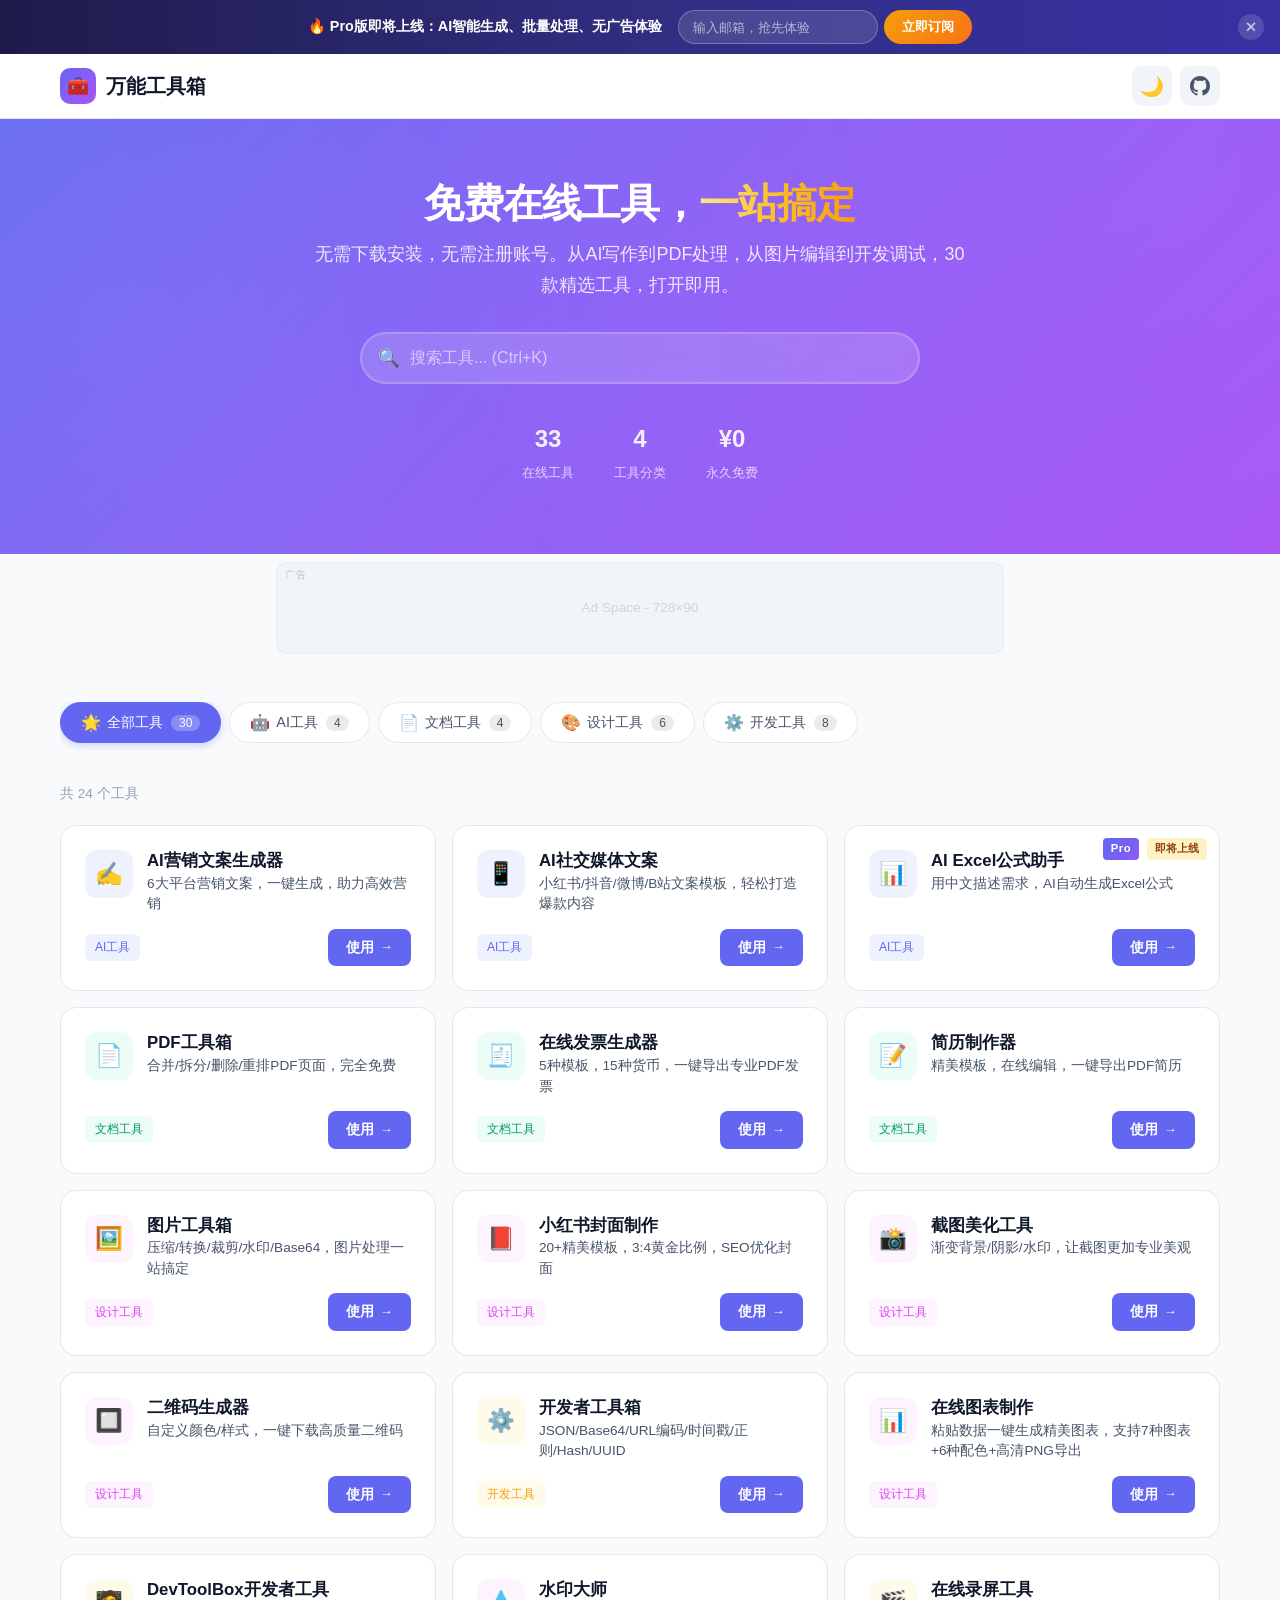
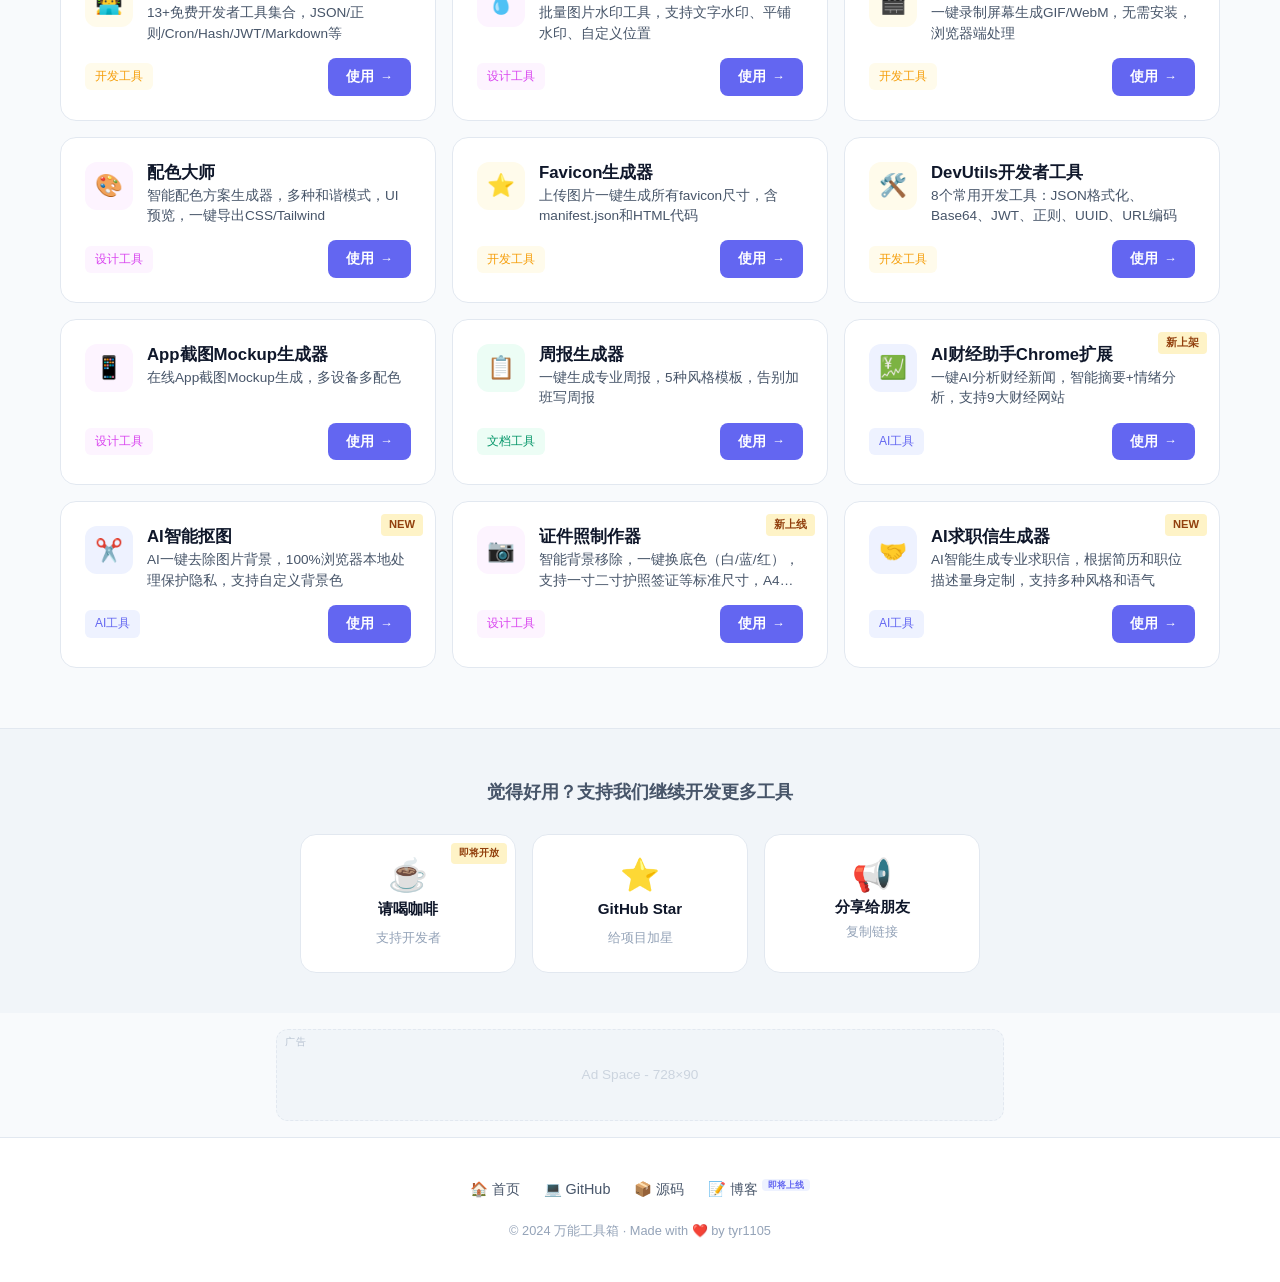
==== commit 0ddaa142: "添加CoverCraft AI求职信生成器到工具箱" ====
--- a/index.html
+++ b/index.html
@@ -1,263 +1,264 @@
-     1|     1|     1|     1|     1|     1|     1|<!DOCTYPE html>
-     2|     2|     2|     2|     2|     2|     2|<html lang="zh-CN" data-theme="light">
-     3|     3|     3|     3|     3|     3|     3|<head>
-     4|     4|     4|     4|     4|     4|     4|  <meta charset="UTF-8">
-     5|     5|     5|     5|     5|     5|     5|  <meta name="viewport" content="width=device-width, initial-scale=1.0">
-     6|     6|     6|     6|     6|     6|     6|  <meta http-equiv="X-UA-Compatible" content="IE=edge">
-     7|     7|     7|     7|     7|     7|     7|
-     8|     8|     8|     8|     8|     8|     8|  <!-- SEO Meta Tags -->
-     9|     9|     9|     9|     9|     9|     9|  <title>万能工具箱 - 免费在线工具集合 | AI工具、PDF处理、图片编辑、开发者工具</title>
-    10|    10|    10|    10|    10|    10|    10|  <meta name="description" content="万能工具箱汇集各类免费在线工具：AI文案生成、PDF处理、图片编辑压缩、发票生成、简历制作、开发者工具等，无需注册，即开即用。">
-    11|    11|    11|    11|    11|    11|    11|  <meta name="keywords" content="在线工具,免费工具,AI工具,PDF工具,图片压缩,发票生成,简历制作,二维码生成,开发者工具,JSON格式化,万能工具箱">
-    12|    12|    12|    12|    12|    12|    12|  <meta name="author" content="tyr1105">
-    13|    13|    13|    13|    13|    13|    13|  <meta name="robots" content="index, follow, max-snippet:-1, max-image-preview:large">
-    14|    14|    14|    14|    14|    14|    14|  <link rel="canonical" href="https://tyr1105.github.io/">
-    15|    15|    15|    15|    15|    15|    15|  <link rel="alternate" hreflang="zh-CN" href="https://tyr1105.github.io/">
-    16|    16|    16|    16|    16|    16|    16|  <link rel="alternate" hreflang="zh-TW" href="https://tyr1105.github.io/">
-    17|    17|    17|    17|    17|    17|    17|  <link rel="alternate" hreflang="zh-HK" href="https://tyr1105.github.io/">
-    18|    18|    18|    18|    18|    18|    18|  <link rel="alternate" hreflang="en" href="https://tyr1105.github.io/">
-    19|    19|    19|    19|    19|    19|    19|  <link rel="alternate" hreflang="x-default" href="https://tyr1105.github.io/">
-    20|    20|    20|    20|    20|    20|    20|
-    21|    21|    21|    21|    21|    21|    21|  <!-- Open Graph -->
-    22|    22|    22|    22|    22|    22|    22|  <meta property="og:type" content="website">
-    23|    23|    23|    23|    23|    23|    23|  <meta property="og:title" content="万能工具箱 - 免费在线工具集合">
-    24|    24|    24|    24|    24|    24|    24|  <meta property="og:description" content="汇集30+个免费在线工具：AI文案生成、PDF处理、图片编辑、录屏工具、配色工具、开发者工具等，无需注册，即开即用。">
-    25|    25|    25|    25|    25|    25|    25|  <meta property="og:url" content="https://tyr1105.github.io/">
-    26|    26|    26|    26|    26|    26|    26|  <meta property="og:site_name" content="万能工具箱">
-    27|    27|    27|    27|    27|    27|    27|  <meta property="og:locale" content="zh_CN">
-    28|    28|    28|    28|    28|    28|    28|  <meta property="og:image" content="https://tyr1105.github.io/og-image.png">
-    29|    29|    29|    29|    29|    29|    29|  <meta property="og:image:width" content="1200">
-    30|    30|    30|    30|    30|    30|    30|  <meta property="og:image:height" content="630">
-    31|    31|    31|    31|    31|    31|    31|  <meta property="og:image:alt" content="万能工具箱 - 免费在线工具集合，包含AI营销文案、PDF处理、图片压缩、发票生成等19+款工具">
-    32|    32|    32|    32|    32|    32|    32|
-    33|    33|    33|    33|    33|    33|    33|  <!-- Twitter Card -->
-    34|    34|    34|    34|    34|    34|    34|  <meta name="twitter:card" content="summary_large_image">
-    35|    35|    35|    35|    35|    35|    35|  <meta name="twitter:title" content="万能工具箱 - 免费在线工具集合">
-    36|    36|    36|    36|    36|    36|    36|  <meta name="twitter:description" content="汇集30+个免费在线工具：AI文案生成、PDF处理、图片编辑、录屏工具、配色工具、开发者工具等。">
-    37|    37|    37|    37|    37|    37|    37|  <meta name="twitter:image" content="https://tyr1105.github.io/og-image.png">
-    38|    38|    38|    38|    38|    38|    38|  <meta name="twitter:image:alt" content="万能工具箱 - 免费在线工具集合预览图">
-    39|    39|    39|    39|    39|    39|    39|
-    40|    40|    40|    40|    40|    40|    40|  <!-- Favicon -->
-    41|    41|    41|    41|    41|    41|    41|  <link rel="icon" href="data:image/svg+xml,<svg xmlns='http://www.w3.org/2000/svg' viewBox='0 0 100 100'><text y='.9em' font-size='90'>🧰</text></svg>">
-    42|    42|    42|    42|    42|    42|    42|
-    43|    43|    43|    43|    43|    43|    43|  <!-- Stylesheet -->
-    44|    44|    44|    44|    44|    44|    44|  <link rel="stylesheet" href="style.css">
-    45|    45|    45|    45|    45|    45|    45|
-    46|    46|    46|    46|    46|    46|    46|  <!-- Structured Data -->
-    47|    47|    47|    47|    47|    47|    47|  <script type="application/ld+json">
-    48|    48|    48|    48|    48|    48|    48|  {
-    49|    49|    49|    49|    49|    49|    49|    "@context": "https://schema.org",
-    50|    50|    50|    50|    50|    50|    50|    "@type": "WebSite",
-    51|    51|    51|    51|    51|    51|    51|    "name": "万能工具箱",
-    52|    52|    52|    52|    52|    52|    52|    "alternateName": "Wanneng Toolbox",
-    53|    53|    53|    53|    53|    53|    53|    "url": "https://tyr1105.github.io/",
-    54|    54|    54|    54|    54|    54|    54|    "description": "免费在线工具集合，汇集AI工具、文档处理、图片编辑、开发者工具等。",
-    55|    55|    55|    55|    55|    55|    55|    "inLanguage": "zh-CN",
-    56|    56|    56|    56|    56|    56|    56|    "creator": {
-    57|    57|    57|    57|    57|    57|    57|      "@type": "Person",
-    58|    58|    58|    58|    58|    58|    58|      "name": "tyr1105"
-    59|    59|    59|    59|    59|    59|    59|    },
-    60|    60|    60|    60|    60|    60|    60|    "potentialAction": {
-    61|    61|    61|    61|    61|    61|    61|      "@type": "SearchAction",
-    62|    62|    62|    62|    62|    62|    62|      "target": "https://tyr1105.github.io/?q={search_term_string}",
-    63|    63|    63|    63|    63|    63|    63|      "query-input": "required name=search_term_string"
-    64|    64|    64|    64|    64|    64|    64|    }
-    65|    65|    65|    65|    65|    65|    65|  }
-    66|    66|    66|    66|    66|    66|    66|  </script>
-    67|    67|    67|    67|    67|    67|    67|  <script type="application/ld+json">
-    68|    68|    68|    68|    68|    68|    68|  {
-    69|    69|    69|    69|    69|    69|    69|    "@context": "https://schema.org",
-    70|    70|    70|    70|    70|    70|    70|    "@type": "ItemList",
-    71|    71|    71|    71|    71|    71|    71|    "name": "在线工具列表",
-    72|    72|    72|    72|    72|    72|    72|    "itemListElement": [
-    73|    73|    73|    73|    73|    73|    73|      {"@type": "ListItem", "position": 1, "name": "AI营销文案生成器", "url": "https://tyr1105.github.io/ai-tools-box/"},
-    74|    74|    74|    74|    74|    74|    74|      {"@type": "ListItem", "position": 2, "name": "AI社交媒体文案", "url": "https://tyr1105.github.io/writeboom/"},
-    75|    75|    75|    75|    75|    75|    75|      {"@type": "ListItem", "position": 3, "name": "AI Excel公式助手", "url": "https://github.com/tyr1105/formula-ai"},
-    76|    76|    76|    76|    76|    76|    76|      {"@type": "ListItem", "position": 4, "name": "PDF工具箱", "url": "https://tyr1105.github.io/pdfkit/"},
-    77|    77|    77|    77|    77|    77|    77|      {"@type": "ListItem", "position": 5, "name": "在线发票生成器", "url": "https://tyr1105.github.io/quickbill/"},
-    78|    78|    78|    78|    78|    78|    78|      {"@type": "ListItem", "position": 6, "name": "简历制作器", "url": "https://tyr1105.github.io/resumecraft/"},
-    79|    79|    79|    79|    79|    79|    79|      {"@type": "ListItem", "position": 7, "name": "图片工具箱", "url": "https://tyr1105.github.io/pictool/"},
-    80|    80|    80|    80|    80|    80|    80|      {"@type": "ListItem", "position": 8, "name": "小红书封面制作", "url": "https://tyr1105.github.io/redcover/"},
-    81|    81|    81|    81|    81|    81|    81|      {"@type": "ListItem", "position": 9, "name": "截图美化工具", "url": "https://tyr1105.github.io/shotpro/"},
-    82|    82|    82|    82|    82|    82|    82|      {"@type": "ListItem", "position": 10, "name": "二维码生成器", "url": "https://tyr1105.github.io/qrgen/"},
-    83|    83|    83|    83|    83|    83|    83|      {"@type": "ListItem", "position": 11, "name": "水印大师", "url": "https://tyr1105.github.io/watermark-pro/"},
-    84|    84|    84|    84|    84|    84|    84|      {"@type": "ListItem", "position": 12, "name": "开发者工具箱", "url": "https://tyr1105.github.io/devkit-tools/"},
-    85|    85|    85|    85|    85|    85|    85|      {"@type": "ListItem", "position": 13, "name": "在线图表制作", "url": "https://tyr1105.github.io/chartsnap/"},
-    86|    86|    86|    86|    86|    86|    86|      {"@type": "ListItem", "position": 14, "name": "DevToolBox开发者工具", "url": "https://tyr1105.github.io/devtoolbox/"},
-    87|    87|    87|    87|    87|    87|    87|      {"@type": "ListItem", "position": 15, "name": "在线录屏工具", "url": "https://tyr1105.github.io/recsnap/"},
-    88|    88|    88|    88|    88|    88|    88|      {"@type": "ListItem", "position": 16, "name": "配色大师", "url": "https://tyr1105.github.io/colorpilot/"}
-    89|    89|    89|    89|    89|    89|    89|      ,{"@type": "ListItem", "position": 17, "name": "Favicon生成器", "url": "https://tyr1105.github.io/favicon-gen/"}
-    90|    90|    90|    90|    90|    90|    90|      ,{"@type": "ListItem", "position": 18, "name": "DevUtils开发者工具", "url": "https://tyr1105.github.io/devutils/"}
-    91|    91|    91|    91|    91|    91|    91|      ,{"@type": "ListItem", "position": 19, "name": "App截图Mockup生成器", "url": "https://tyr1105.github.io/shotpro-app/"}
-    92|    92|    92|    92|    92|    92|    92|    ]
-    93|    93|    93|    93|    93|    93|    93|  }
-    94|    94|    94|    94|    94|    94|    94|  </script>
-    95|    95|    95|    95|    95|    95|    95|
-    96|    96|    96|    96|    96|    96|    96|  <!-- Analytics will be configured after GA setup -->
-    97|    97|    97|    97|    97|    97|    97|</head>
-    98|    98|    98|    98|    98|    98|    98|<body>
-    99|    99|    99|    99|    99|    99|    99|
-   100|   100|   100|   100|   100|   100|   100|  <!-- ========== Pro Banner ========== -->
-   101|   101|   101|   101|   101|   101|   101|  <div class="pro-banner" id="pro-banner">
-   102|   102|   102|   102|   102|   102|   102|    <div class="pro-banner-inner">
-   103|   103|   103|   103|   103|   103|   103|      <span class="pro-banner-text">🔥 Pro版即将上线：AI智能生成、批量处理、无广告体验</span>
-   104|   104|   104|   104|   104|   104|   104|      <form class="pro-banner-form" id="pro-email-form" onsubmit="return false;">
-   105|   105|   105|   105|   105|   105|   105|        <input type="email" class="pro-banner-input" placeholder="输入邮箱，抢先体验" aria-label="邮箱地址">
-   106|   106|   106|   106|   106|   106|   106|        <button type="submit" class="pro-banner-btn">立即订阅</button>
-   107|   107|   107|   107|   107|   107|   107|      </form>
-   108|   108|   108|   108|   108|   108|   108|      <button class="pro-banner-close" id="pro-banner-close" aria-label="关闭">✕</button>
-   109|   109|   109|   109|   109|   109|   109|    </div>
-   110|   110|   110|   110|   110|   110|   110|  </div>
-   111|   111|   111|   111|   111|   111|   111|
-   112|   112|   112|   112|   112|   112|   112|  <!-- ========== Header ========== -->
-   113|   113|   113|   113|   113|   113|   113|  <header class="header">
-   114|   114|   114|   114|   114|   114|   114|    <div class="container header-inner">
-   115|   115|   115|   115|   115|   115|   115|      <a href="/" class="logo">
-   116|   116|   116|   116|   116|   116|   116|        <div class="logo-icon">🧰</div>
-   117|   117|   117|   117|   117|   117|   117|        <span>万能工具箱</span>
-   118|   118|   118|   118|   118|   118|   118|      </a>
-   119|   119|   119|   119|   119|   119|   119|      <div class="header-actions">
-   120|   120|   120|   120|   120|   120|   120|        <button class="theme-toggle" id="theme-toggle" aria-label="切换暗色模式">🌙</button>
-   121|   121|   121|   121|   121|   121|   121|        <a href="https://github.com/tyr1105" target="_blank" rel="noopener noreferrer" class="github-link" aria-label="GitHub">
-   122|   122|   122|   122|   122|   122|   122|          <svg width="20" height="20" viewBox="0 0 24 24" fill="currentColor"><path d="M12 0C5.37 0 0 5.37 0 12c0 5.31 3.435 9.795 8.205 11.385.6.105.825-.255.825-.57 0-.285-.015-1.23-.015-2.235-3.015.555-3.795-.735-4.035-1.41-.135-.345-.72-1.41-1.23-1.695-.42-.225-1.02-.78-.015-.795.945-.015 1.62.87 1.845 1.23 1.08 1.815 2.805 1.305 3.495.99.105-.78.42-1.305.765-1.605-2.67-.3-5.46-1.335-5.46-5.925 0-1.305.465-2.385 1.23-3.225-.12-.3-.54-1.53.12-3.18 0 0 1.005-.315 3.3 1.23.96-.27 1.98-.405 3-.405s2.04.135 3 .405c2.295-1.56 3.3-1.23 3.3-1.23.66 1.65.24 2.88.12 3.18.765.84 1.23 1.905 1.23 3.225 0 4.605-2.805 5.625-5.475 5.925.435.375.81 1.095.81 2.22 0 1.605-.015 2.895-.015 3.3 0 .315.225.69.825.57A12.02 12.02 0 0024 12c0-6.63-5.37-12-12-12z"/></svg>
-   123|   123|   123|   123|   123|   123|   123|        </a>
-   124|   124|   124|   124|   124|   124|   124|      </div>
-   125|   125|   125|   125|   125|   125|   125|    </div>
-   126|   126|   126|   126|   126|   126|   126|  </header>
-   127|   127|   127|   127|   127|   127|   127|
-   128|   128|   128|   128|   128|   128|   128|  <!-- ========== Hero ========== -->
-   129|   129|   129|   129|   129|   129|   129|  <section class="hero">
-   130|   130|   130|   130|   130|   130|   130|    <div class="hero-content">
-   131|   131|   131|   131|   131|   131|   131|      <h1>免费在线工具，<span class="gradient-text">一站搞定</span></h1>
-   132|   132|   132|   132|   132|   132|   132|      <p>无需下载安装，无需注册账号。从AI写作到PDF处理，从图片编辑到开发调试，30款精选工具，打开即用。</p>
-   133|   133|   133|   133|   133|   133|   133|      <div class="search-wrapper">
-   134|   134|   134|   134|   134|   134|   134|        <span class="search-icon">🔍</span>
-   135|   135|   135|   135|   135|   135|   135|        <input type="text" id="search-input" class="search-input" placeholder="搜索工具... (Ctrl+K)" autocomplete="off">
-   136|   136|   136|   136|   136|   136|   136|      </div>
-   137|   137|   137|   137|   137|   137|   137|      <div class="stats">
-   138|   138|   138|   138|   138|   138|   138|        <div class="stat-item">
-   139|   139|   139|   139|   139|   139|   139|          <span class="stat-number">30</span>
-   140|   140|   140|   140|   140|   140|   140|          <span class="stat-label">在线工具</span>
-   141|   141|   141|   141|   141|   141|   141|        </div>
-   142|   142|   142|   142|   142|   142|   142|        <div class="stat-item">
-   143|   143|   143|   143|   143|   143|   143|          <span class="stat-number">4</span>
-   144|   144|   144|   144|   144|   144|   144|          <span class="stat-label">工具分类</span>
-   145|   145|   145|   145|   145|   145|   145|        </div>
-   146|   146|   146|   146|   146|   146|   146|        <div class="stat-item">
-   147|   147|   147|   147|   147|   147|   147|          <span class="stat-number">¥0</span>
-   148|   148|   148|   148|   148|   148|   148|          <span class="stat-label">永久免费</span>
-   149|   149|   149|   149|   149|   149|   149|        </div>
-   150|   150|   150|   150|   150|   150|   150|      </div>
-   151|   151|   151|   151|   151|   151|   151|    </div>
-   152|   152|   152|   152|   152|   152|   152|  </section>
-   153|   153|   153|   153|   153|   153|   153|
-   154|   154|   154|   154|   154|   154|   154|  <!-- ========== Ad Banner (Hero - Grid) ========== -->
-   155|   155|   155|   155|   155|   155|   155|  <!-- Google AdSense - Replace with actual ad code after account setup -->
-   156|   156|   156|   156|   156|   156|   156|  <div class="ad-banner ad-banner-mid">
-   157|   157|   157|   157|   157|   157|   157|    <div class="container">
-   158|   158|   158|   158|   158|   158|   158|      <div class="ad-slot" aria-label="广告位">
-   159|   159|   159|   159|   159|   159|   159|        <span class="ad-label">广告</span>
-   160|   160|   160|   160|   160|   160|   160|        <div class="ad-placeholder">
-   161|   161|   161|   161|   161|   161|   161|          <span>Ad Space - 728×90</span>
-   162|   162|   162|   162|   162|   162|   162|        </div>
-   163|   163|   163|   163|   163|   163|   163|      </div>
-   164|   164|   164|   164|   164|   164|   164|    </div>
-   165|   165|   165|   165|   165|   165|   165|  </div>
-   166|   166|   166|   166|   166|   166|   166|
-   167|   167|   167|   167|   167|   167|   167|  <!-- ========== Category Tabs ========== -->
-   168|   168|   168|   168|   168|   168|   168|  <nav class="categories">
-   169|   169|   169|   169|   169|   169|   169|    <div class="container">
-   170|   170|   170|   170|   170|   170|   170|      <div class="categories-inner">
-   171|   171|   171|   171|   171|   171|   171|        <button class="cat-btn active" data-category="all">
-   172|   172|   172|   172|   172|   172|   172|          <span class="cat-emoji">🌟</span> 全部工具 <span class="cat-count">30</span>
-   173|   173|   173|   173|   173|   173|   173|        </button>
-   174|   174|   174|   174|   174|   174|   174|        <button class="cat-btn" data-category="ai">
-   175|   175|   175|   175|   175|   175|   175|          <span class="cat-emoji">🤖</span> AI工具 <span class="cat-count">4</span>
-   176|   176|   176|   176|   176|   176|   176|        </button>
-   177|   177|   177|   177|   177|   177|   177|        <button class="cat-btn" data-category="doc">
-   178|   178|   178|   178|   178|   178|   178|          <span class="cat-emoji">📄</span> 文档工具 <span class="cat-count">4</span>
-   179|   179|   179|   179|   179|   179|   179|        </button>
-   180|   180|   180|   180|   180|   180|   180|        <button class="cat-btn" data-category="design">
-   181|   181|   181|   181|   181|   181|   181|          <span class="cat-emoji">🎨</span> 设计工具 <span class="cat-count">6</span>
-   182|   182|   182|   182|   182|   182|   182|        </button>
-   183|   183|   183|   183|   183|   183|   183|        <button class="cat-btn" data-category="dev">
-   184|   184|   184|   184|   184|   184|   184|          <span class="cat-emoji">⚙️</span> 开发工具 <span class="cat-count">8</span>
-   185|   185|   185|   185|   185|   185|   185|        </button>
-   186|   186|   186|   186|   186|   186|   186|      </div>
-   187|   187|   187|   187|   187|   187|   187|    </div>
-   188|   188|   188|   188|   188|   188|   188|  </nav>
-   189|   189|   189|   189|   189|   189|   189|
-   190|   190|   190|   190|   190|   190|   190|  <!-- ========== Tools Grid ========== -->
-   191|   191|   191|   191|   191|   191|   191|  <main class="tools-section">
-   192|   192|   192|   192|   192|   192|   192|    <div class="container">
-   193|   193|   193|   193|   193|   193|   193|      <div class="section-header">
-   194|   194|   194|   194|   194|   194|   194|        <span class="tools-count" id="tools-count">共 21 个工具</span>
-   195|   195|   195|   195|   195|   195|   195|      </div>
-   196|   196|   196|   196|   196|   196|   196|      <div class="tools-grid" id="tools-grid">
-   197|   197|   197|   197|   197|   197|   197|        <!-- Dynamically rendered by JS -->
-   198|   198|   198|   198|   198|   198|   198|      </div>
-   199|   199|   199|   199|   199|   199|   199|    </div>
-   200|   200|   200|   200|   200|   200|   200|  </main>
-   201|   201|   201|   201|   201|   201|   201|
-   202|   202|   202|   202|   202|   202|   202|  <!-- ========== 支持我们 Section ========== -->
-   203|   203|   203|   203|   203|   203|   203|  <section class="support-section">
-   204|   204|   204|   204|   204|   204|   204|    <div class="container">
-   205|   205|   205|   205|   205|   205|   205|      <h2 class="support-title">觉得好用？支持我们继续开发更多工具</h2>
-   206|   206|   206|   206|   206|   206|   206|      <div class="support-cards">
-   207|   207|   207|   207|   207|   207|   207|        <a href="#" class="support-card" onclick="return false;">
-   208|   208|   208|   208|   208|   208|   208|          <span class="support-card-icon">☕</span>
-   209|   209|   209|   209|   209|   209|   209|          <span class="support-card-name">请喝咖啡</span>
-   210|   210|   210|   210|   210|   210|   210|          <span class="support-card-desc">支持开发者</span>
-   211|   211|   211|   211|   211|   211|   211|          <span class="support-card-badge coming-soon-badge">即将开放</span>
-   212|   212|   212|   212|   212|   212|   212|        </a>
-   213|   213|   213|   213|   213|   213|   213|        <a href="https://github.com/tyr1105/tyr1105.github.io" target="_blank" rel="noopener noreferrer" class="support-card">
-   214|   214|   214|   214|   214|   214|   214|          <span class="support-card-icon">⭐</span>
-   215|   215|   215|   215|   215|   215|   215|          <span class="support-card-name">GitHub Star</span>
-   216|   216|   216|   216|   216|   216|   216|          <span class="support-card-desc">给项目加星</span>
-   217|   217|   217|   217|   217|   217|   217|        </a>
-   218|   218|   218|   218|   218|   218|   218|        <button class="support-card" id="share-btn" onclick="navigator.clipboard.writeText(window.location.href).then(function(){var t=document.getElementById('share-btn');var o=t.querySelector('.support-card-desc');var orig=o.textContent;o.textContent='✅ 已复制!';setTimeout(function(){o.textContent=orig;},2000);});">
-   219|   219|   219|   219|   219|   219|   219|          <span class="support-card-icon">📢</span>
-   220|   220|   220|   220|   220|   220|   220|          <span class="support-card-name">分享给朋友</span>
-   221|   221|   221|   221|   221|   221|   221|          <span class="support-card-desc">复制链接</span>
-   222|   222|   222|   222|   222|   222|   222|        </button>
-   223|   223|   223|   223|   223|   223|   223|      </div>
-   224|   224|   224|   224|   224|   224|   224|    </div>
-   225|   225|   225|   225|   225|   225|   225|  </section>
-   226|   226|   226|   226|   226|   226|   226|
-   227|   227|   227|   227|   227|   227|   227|  <!-- ========== Ad Banner (Footer) ========== -->
-   228|   228|   228|   228|   228|   228|   228|  <!-- Google AdSense - Replace with actual ad code after account setup -->
-   229|   229|   229|   229|   229|   229|   229|  <div class="ad-banner ad-banner-footer">
-   230|   230|   230|   230|   230|   230|   230|    <div class="container">
-   231|   231|   231|   231|   231|   231|   231|      <div class="ad-slot" aria-label="广告位">
-   232|   232|   232|   232|   232|   232|   232|        <span class="ad-label">广告</span>
-   233|   233|   233|   233|   233|   233|   233|        <div class="ad-placeholder">
-   234|   234|   234|   234|   234|   234|   234|          <span>Ad Space - 728×90</span>
-   235|   235|   235|   235|   235|   235|   235|        </div>
-   236|   236|   236|   236|   236|   236|   236|      </div>
-   237|   237|   237|   237|   237|   237|   237|    </div>
-   238|   238|   238|   238|   238|   238|   238|  </div>
-   239|   239|   239|   239|   239|   239|   239|
-   240|   240|   240|   240|   240|   240|   240|  <!-- ========== Footer ========== -->
-   241|   241|   241|   241|   241|   241|   241|  <footer class="footer">
-   242|   242|   242|   242|   242|   242|   242|    <div class="container footer-inner">
-   243|   243|   243|   243|   243|   243|   243|      <div class="footer-links">
-   244|   244|   244|   244|   244|   244|   244|        <a href="/">🏠 首页</a>
-   245|   245|   245|   245|   245|   245|   245|        <a href="https://github.com/tyr1105" target="_blank" rel="noopener noreferrer">💻 GitHub</a>
-   246|   246|   246|   246|   246|   246|   246|        <a href="https://github.com/tyr1105/tyr1105.github.io" target="_blank" rel="noopener noreferrer">📦 源码</a>
-   247|   247|   247|   247|   247|   247|   247|        <a href="/blog/" class="footer-blog-link">📝 博客</a>
-   248|   248|   248|   248|   248|   248|   248|      </div>
-   249|   249|   249|   249|   249|   249|   249|      <p class="footer-copy">
-   250|   250|   250|   250|   250|   250|   250|        © 2024 万能工具箱 · Made with <span class="footer-heart">❤️</span> by tyr1105
-   251|   251|   251|   251|   251|   251|   251|      </p>
-   252|   252|   252|   252|   252|   252|   252|    </div>
-   253|   253|   253|   253|   253|   253|   253|  </footer>
-   254|   254|   254|   254|   254|   254|   254|
-   255|   255|   255|   255|   255|   255|   255|  <!-- ========== Back to Top ========== -->
-   256|   256|   256|   256|   256|   256|   256|  <button class="back-to-top" id="back-to-top" aria-label="回到顶部">↑</button>
-   257|   257|   257|   257|   257|   257|   257|
-   258|   258|   258|   258|   258|   258|   258|  <!-- Scripts -->
-   259|   259|   259|   259|   259|   259|   259|  <script src="script.js"></script>
-   260|   260|   260|   260|   260|   260|   260|</body>
-   261|   261|   261|   261|   261|   261|   261|</html>
-   262|   262|   262|   262|   262|   262|   262|
-   263|   263|   263|   263|   263|   263|+<!DOCTYPE html>
+<html lang="zh-CN" data-theme="light">
+<head>
+<meta charset="UTF-8">
+<meta name="viewport" content="width=device-width, initial-scale=1.0">
+<meta http-equiv="X-UA-Compatible" content="IE=edge">
+
+<!-- SEO Meta Tags -->
+<title>万能工具箱 - 免费在线工具集合 | AI工具、PDF处理、图片编辑、开发者工具</title>
+<meta name="description" content="万能工具箱汇集各类免费在线工具：AI文案生成、PDF处理、图片编辑压缩、发票生成、简历制作、开发者工具等，无需注册，即开即用。">
+<meta name="keywords" content="在线工具,免费工具,AI工具,PDF工具,图片压缩,发票生成,简历制作,二维码生成,开发者工具,JSON格式化,万能工具箱">
+<meta name="author" content="tyr1105">
+<meta name="robots" content="index, follow, max-snippet:-1, max-image-preview:large">
+<link rel="canonical" href="https://tyr1105.github.io/">
+<link rel="alternate" hreflang="zh-CN" href="https://tyr1105.github.io/">
+<link rel="alternate" hreflang="zh-TW" href="https://tyr1105.github.io/">
+<link rel="alternate" hreflang="zh-HK" href="https://tyr1105.github.io/">
+<link rel="alternate" hreflang="en" href="https://tyr1105.github.io/">
+<link rel="alternate" hreflang="x-default" href="https://tyr1105.github.io/">
+
+<!-- Open Graph -->
+<meta property="og:type" content="website">
+<meta property="og:title" content="万能工具箱 - 免费在线工具集合">
+<meta property="og:description" content="汇集30+个免费在线工具：AI文案生成、PDF处理、图片编辑、录屏工具、配色工具、开发者工具等，无需注册，即开即用。">
+<meta property="og:url" content="https://tyr1105.github.io/">
+<meta property="og:site_name" content="万能工具箱">
+<meta property="og:locale" content="zh_CN">
+<meta property="og:image" content="https://tyr1105.github.io/og-image.png">
+<meta property="og:image:width" content="1200">
+<meta property="og:image:height" content="630">
+<meta property="og:image:alt" content="万能工具箱 - 免费在线工具集合，包含AI营销文案、PDF处理、图片压缩、发票生成等19+款工具">
+
+<!-- Twitter Card -->
+<meta name="twitter:card" content="summary_large_image">
+<meta name="twitter:title" content="万能工具箱 - 免费在线工具集合">
+<meta name="twitter:description" content="汇集30+个免费在线工具：AI文案生成、PDF处理、图片编辑、录屏工具、配色工具、开发者工具等。">
+<meta name="twitter:image" content="https://tyr1105.github.io/og-image.png">
+<meta name="twitter:image:alt" content="万能工具箱 - 免费在线工具集合预览图">
+
+<!-- Favicon -->
+<link rel="icon" href="data:image/svg+xml,<svg xmlns='http://www.w3.org/2000/svg' viewBox='0 0 100 100'><text y='.9em' font-size='90'>🧰</text></svg>">
+
+<!-- Stylesheet -->
+<link rel="stylesheet" href="style.css">
+
+<!-- Structured Data -->
+<script type="application/ld+json">
+{
+"@context": "https://schema.org",
+"@type": "WebSite",
+"name": "万能工具箱",
+"alternateName": "Wanneng Toolbox",
+"url": "https://tyr1105.github.io/",
+"description": "免费在线工具集合，汇集AI工具、文档处理、图片编辑、开发者工具等。",
+"inLanguage": "zh-CN",
+"creator": {
+"@type": "Person",
+"name": "tyr1105"
+},
+"potentialAction": {
+"@type": "SearchAction",
+"target": "https://tyr1105.github.io/?q={search_term_string}",
+"query-input": "required name=search_term_string"
+}
+}
+</script>
+<script type="application/ld+json">
+{
+"@context": "https://schema.org",
+"@type": "ItemList",
+"name": "在线工具列表",
+"itemListElement": [
+{"@type": "ListItem", "position": 1, "name": "AI营销文案生成器", "url": "https://tyr1105.github.io/ai-tools-box/"},
+{"@type": "ListItem", "position": 2, "name": "AI社交媒体文案", "url": "https://tyr1105.github.io/writeboom/"},
+{"@type": "ListItem", "position": 3, "name": "AI Excel公式助手", "url": "https://github.com/tyr1105/formula-ai"},
+{"@type": "ListItem", "position": 4, "name": "PDF工具箱", "url": "https://tyr1105.github.io/pdfkit/"},
+{"@type": "ListItem", "position": 5, "name": "在线发票生成器", "url": "https://tyr1105.github.io/quickbill/"},
+{"@type": "ListItem", "position": 6, "name": "简历制作器", "url": "https://tyr1105.github.io/resumecraft/"},
+{"@type": "ListItem", "position": 7, "name": "图片工具箱", "url": "https://tyr1105.github.io/pictool/"},
+{"@type": "ListItem", "position": 8, "name": "小红书封面制作", "url": "https://tyr1105.github.io/redcover/"},
+{"@type": "ListItem", "position": 9, "name": "截图美化工具", "url": "https://tyr1105.github.io/shotpro/"},
+{"@type": "ListItem", "position": 10, "name": "二维码生成器", "url": "https://tyr1105.github.io/qrgen/"},
+{"@type": "ListItem", "position": 11, "name": "水印大师", "url": "https://tyr1105.github.io/watermark-pro/"},
+{"@type": "ListItem", "position": 12, "name": "开发者工具箱", "url": "https://tyr1105.github.io/devkit-tools/"},
+{"@type": "ListItem", "position": 13, "name": "在线图表制作", "url": "https://tyr1105.github.io/chartsnap/"},
+{"@type": "ListItem", "position": 14, "name": "DevToolBox开发者工具", "url": "https://tyr1105.github.io/devtoolbox/"},
+{"@type": "ListItem", "position": 15, "name": "在线录屏工具", "url": "https://tyr1105.github.io/recsnap/"},
+{"@type": "ListItem", "position": 16, "name": "配色大师", "url": "https://tyr1105.github.io/colorpilot/"}
+,{"@type": "ListItem", "position": 17, "name": "Favicon生成器", "url": "https://tyr1105.github.io/favicon-gen/"}
+,{"@type": "ListItem", "position": 18, "name": "DevUtils开发者工具", "url": "https://tyr1105.github.io/devutils/"}
+,{"@type": "ListItem", "position": 19, "name": "App截图Mockup生成器", "url": "https://tyr1105.github.io/shotpro-app/"}
+      ,{"@type": "ListItem", "position": 20, "name": "AI求职信生成器", "url": "https://tyr1105.github.io/covercraft/"}
+      ,{"@type": "ListItem", "position": 21, "name": "AI智能抠图", "url": "https://tyr1105.github.io/bg-remove/"}
+]
+}
+</script>
+
+<!-- Analytics will be configured after GA setup -->
+</head>
+<body>
+
+<!-- ========== Pro Banner ========== -->
+<div class="pro-banner" id="pro-banner">
+<div class="pro-banner-inner">
+<span class="pro-banner-text">🔥 Pro版即将上线：AI智能生成、批量处理、无广告体验</span>
+<form class="pro-banner-form" id="pro-email-form" onsubmit="return false;">
+<input type="email" class="pro-banner-input" placeholder="输入邮箱，抢先体验" aria-label="邮箱地址">
+<button type="submit" class="pro-banner-btn">立即订阅</button>
+</form>
+<button class="pro-banner-close" id="pro-banner-close" aria-label="关闭">✕</button>
+</div>
+</div>
+
+<!-- ========== Header ========== -->
+<header class="header">
+<div class="container header-inner">
+<a href="/" class="logo">
+<div class="logo-icon">🧰</div>
+<span>万能工具箱</span>
+</a>
+<div class="header-actions">
+<button class="theme-toggle" id="theme-toggle" aria-label="切换暗色模式">🌙</button>
+<a href="https://github.com/tyr1105" target="_blank" rel="noopener noreferrer" class="github-link" aria-label="GitHub">
+<svg width="20" height="20" viewBox="0 0 24 24" fill="currentColor"><path d="M12 0C5.37 0 0 5.37 0 12c0 5.31 3.435 9.795 8.205 11.385.6.105.825-.255.825-.57 0-.285-.015-1.23-.015-2.235-3.015.555-3.795-.735-4.035-1.41-.135-.345-.72-1.41-1.23-1.695-.42-.225-1.02-.78-.015-.795.945-.015 1.62.87 1.845 1.23 1.08 1.815 2.805 1.305 3.495.99.105-.78.42-1.305.765-1.605-2.67-.3-5.46-1.335-5.46-5.925 0-1.305.465-2.385 1.23-3.225-.12-.3-.54-1.53.12-3.18 0 0 1.005-.315 3.3 1.23.96-.27 1.98-.405 3-.405s2.04.135 3 .405c2.295-1.56 3.3-1.23 3.3-1.23.66 1.65.24 2.88.12 3.18.765.84 1.23 1.905 1.23 3.225 0 4.605-2.805 5.625-5.475 5.925.435.375.81 1.095.81 2.22 0 1.605-.015 2.895-.015 3.3 0 .315.225.69.825.57A12.02 12.02 0 0024 12c0-6.63-5.37-12-12-12z"/></svg>
+</a>
+</div>
+</div>
+</header>
+
+<!-- ========== Hero ========== -->
+<section class="hero">
+<div class="hero-content">
+<h1>免费在线工具，<span class="gradient-text">一站搞定</span></h1>
+<p>无需下载安装，无需注册账号。从AI写作到PDF处理，从图片编辑到开发调试，30款精选工具，打开即用。</p>
+<div class="search-wrapper">
+<span class="search-icon">🔍</span>
+<input type="text" id="search-input" class="search-input" placeholder="搜索工具... (Ctrl+K)" autocomplete="off">
+</div>
+<div class="stats">
+<div class="stat-item">
+<span class="stat-number">33</span>
+<span class="stat-label">在线工具</span>
+</div>
+<div class="stat-item">
+<span class="stat-number">4</span>
+<span class="stat-label">工具分类</span>
+</div>
+<div class="stat-item">
+<span class="stat-number">¥0</span>
+<span class="stat-label">永久免费</span>
+</div>
+</div>
+</div>
+</section>
+
+<!-- ========== Ad Banner (Hero - Grid) ========== -->
+<!-- Google AdSense - Replace with actual ad code after account setup -->
+<div class="ad-banner ad-banner-mid">
+<div class="container">
+<div class="ad-slot" aria-label="广告位">
+<span class="ad-label">广告</span>
+<div class="ad-placeholder">
+<span>Ad Space - 728×90</span>
+</div>
+</div>
+</div>
+</div>
+
+<!-- ========== Category Tabs ========== -->
+<nav class="categories">
+<div class="container">
+<div class="categories-inner">
+<button class="cat-btn active" data-category="all">
+<span class="cat-emoji">🌟</span> 全部工具 <span class="cat-count">30</span>
+</button>
+<button class="cat-btn" data-category="ai">
+<span class="cat-emoji">🤖</span> AI工具 <span class="cat-count">4</span>
+</button>
+<button class="cat-btn" data-category="doc">
+<span class="cat-emoji">📄</span> 文档工具 <span class="cat-count">4</span>
+</button>
+<button class="cat-btn" data-category="design">
+<span class="cat-emoji">🎨</span> 设计工具 <span class="cat-count">6</span>
+</button>
+<button class="cat-btn" data-category="dev">
+<span class="cat-emoji">⚙️</span> 开发工具 <span class="cat-count">8</span>
+</button>
+</div>
+</div>
+</nav>
+
+<!-- ========== Tools Grid ========== -->
+<main class="tools-section">
+<div class="container">
+<div class="section-header">
+<span class="tools-count" id="tools-count">共 24 个工具</span>
+</div>
+<div class="tools-grid" id="tools-grid">
+<!-- Dynamically rendered by JS -->
+</div>
+</div>
+</main>
+
+<!-- ========== 支持我们 Section ========== -->
+<section class="support-section">
+<div class="container">
+<h2 class="support-title">觉得好用？支持我们继续开发更多工具</h2>
+<div class="support-cards">
+<a href="#" class="support-card" onclick="return false;">
+<span class="support-card-icon">☕</span>
+<span class="support-card-name">请喝咖啡</span>
+<span class="support-card-desc">支持开发者</span>
+<span class="support-card-badge coming-soon-badge">即将开放</span>
+</a>
+<a href="https://github.com/tyr1105/tyr1105.github.io" target="_blank" rel="noopener noreferrer" class="support-card">
+<span class="support-card-icon">⭐</span>
+<span class="support-card-name">GitHub Star</span>
+<span class="support-card-desc">给项目加星</span>
+</a>
+<button class="support-card" id="share-btn" onclick="navigator.clipboard.writeText(window.location.href).then(function(){var t=document.getElementById('share-btn');var o=t.querySelector('.support-card-desc');var orig=o.textContent;o.textContent='✅ 已复制!';setTimeout(function(){o.textContent=orig;},2000);});">
+<span class="support-card-icon">📢</span>
+<span class="support-card-name">分享给朋友</span>
+<span class="support-card-desc">复制链接</span>
+</button>
+</div>
+</div>
+</section>
+
+<!-- ========== Ad Banner (Footer) ========== -->
+<!-- Google AdSense - Replace with actual ad code after account setup -->
+<div class="ad-banner ad-banner-footer">
+<div class="container">
+<div class="ad-slot" aria-label="广告位">
+<span class="ad-label">广告</span>
+<div class="ad-placeholder">
+<span>Ad Space - 728×90</span>
+</div>
+</div>
+</div>
+</div>
+
+<!-- ========== Footer ========== -->
+<footer class="footer">
+<div class="container footer-inner">
+<div class="footer-links">
+<a href="/">🏠 首页</a>
+<a href="https://github.com/tyr1105" target="_blank" rel="noopener noreferrer">💻 GitHub</a>
+<a href="https://github.com/tyr1105/tyr1105.github.io" target="_blank" rel="noopener noreferrer">📦 源码</a>
+<a href="/blog/" class="footer-blog-link">📝 博客</a>
+</div>
+<p class="footer-copy">
+© 2024 万能工具箱 · Made with <span class="footer-heart">❤️</span> by tyr1105
+</p>
+</div>
+</footer>
+
+<!-- ========== Back to Top ========== -->
+<button class="back-to-top" id="back-to-top" aria-label="回到顶部">↑</button>
+
+<!-- Scripts -->
+<script src="script.js"></script>
+</body>
+</html>
+
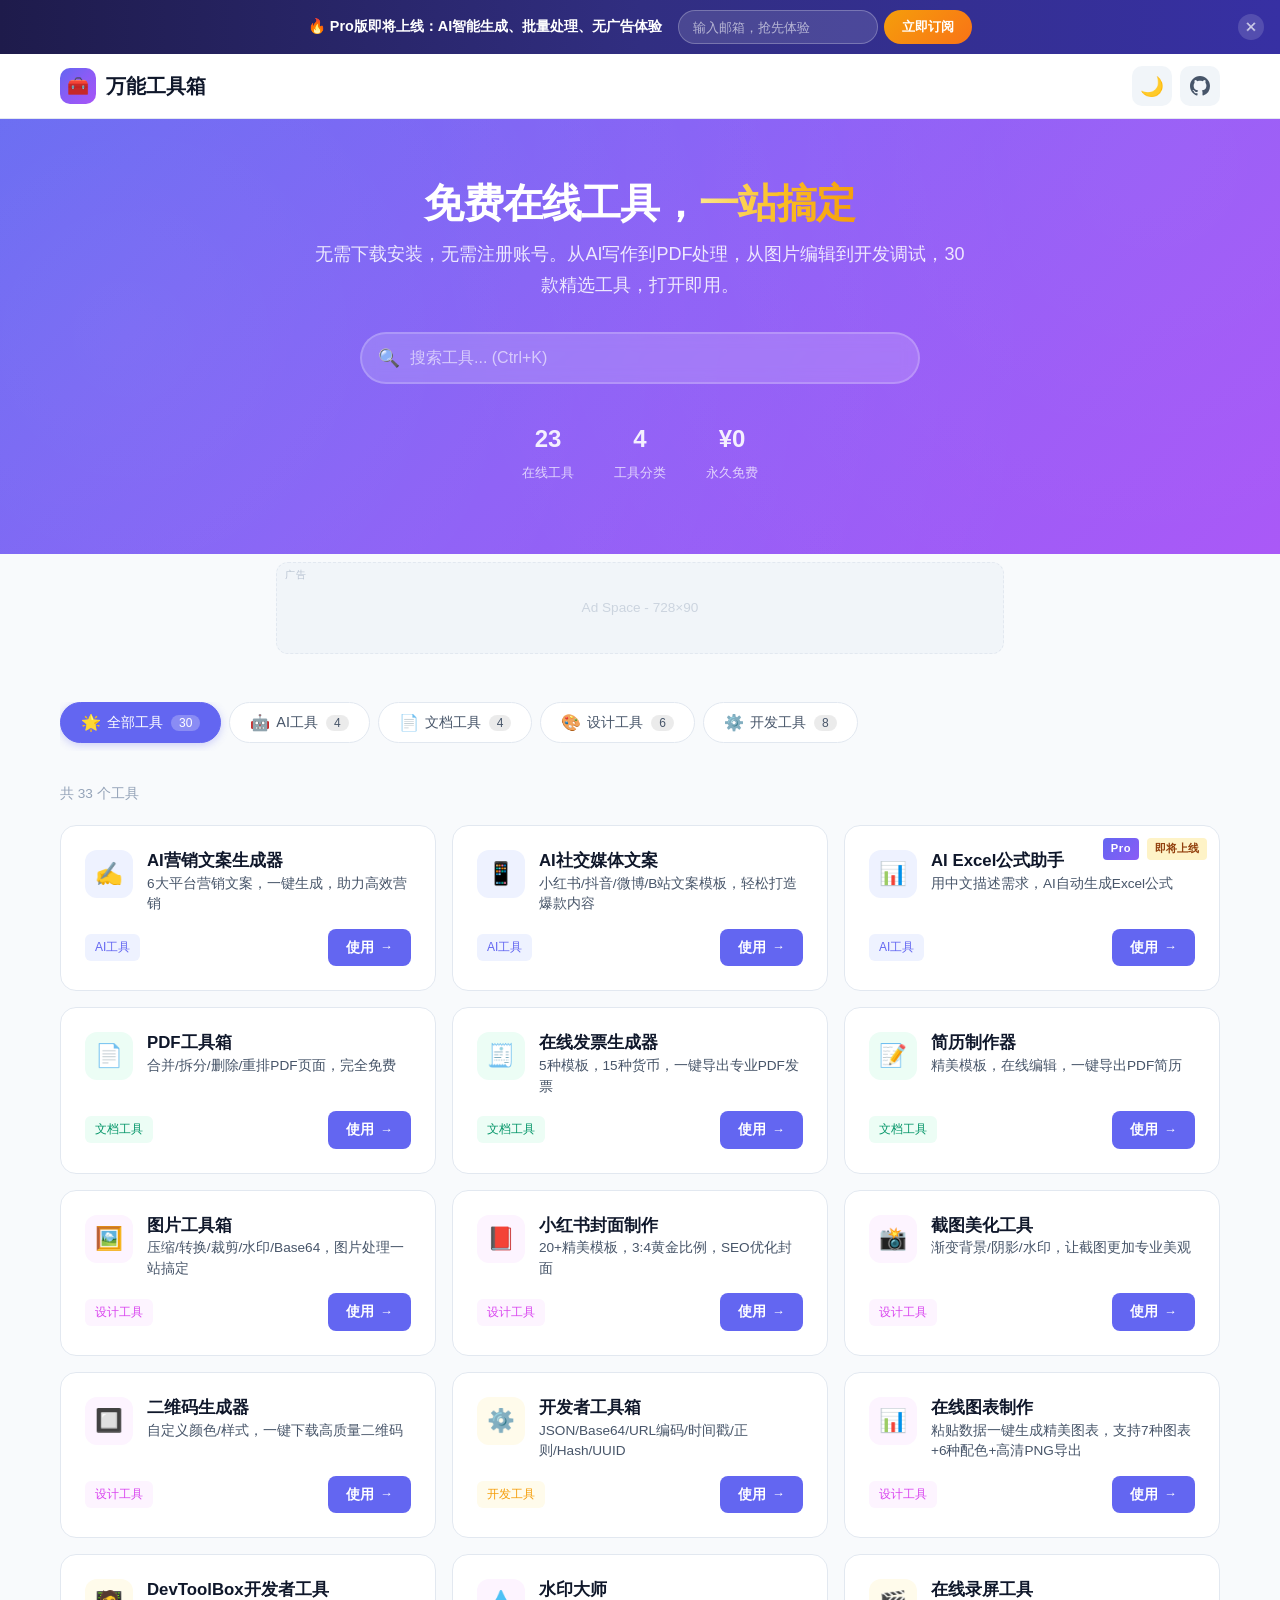
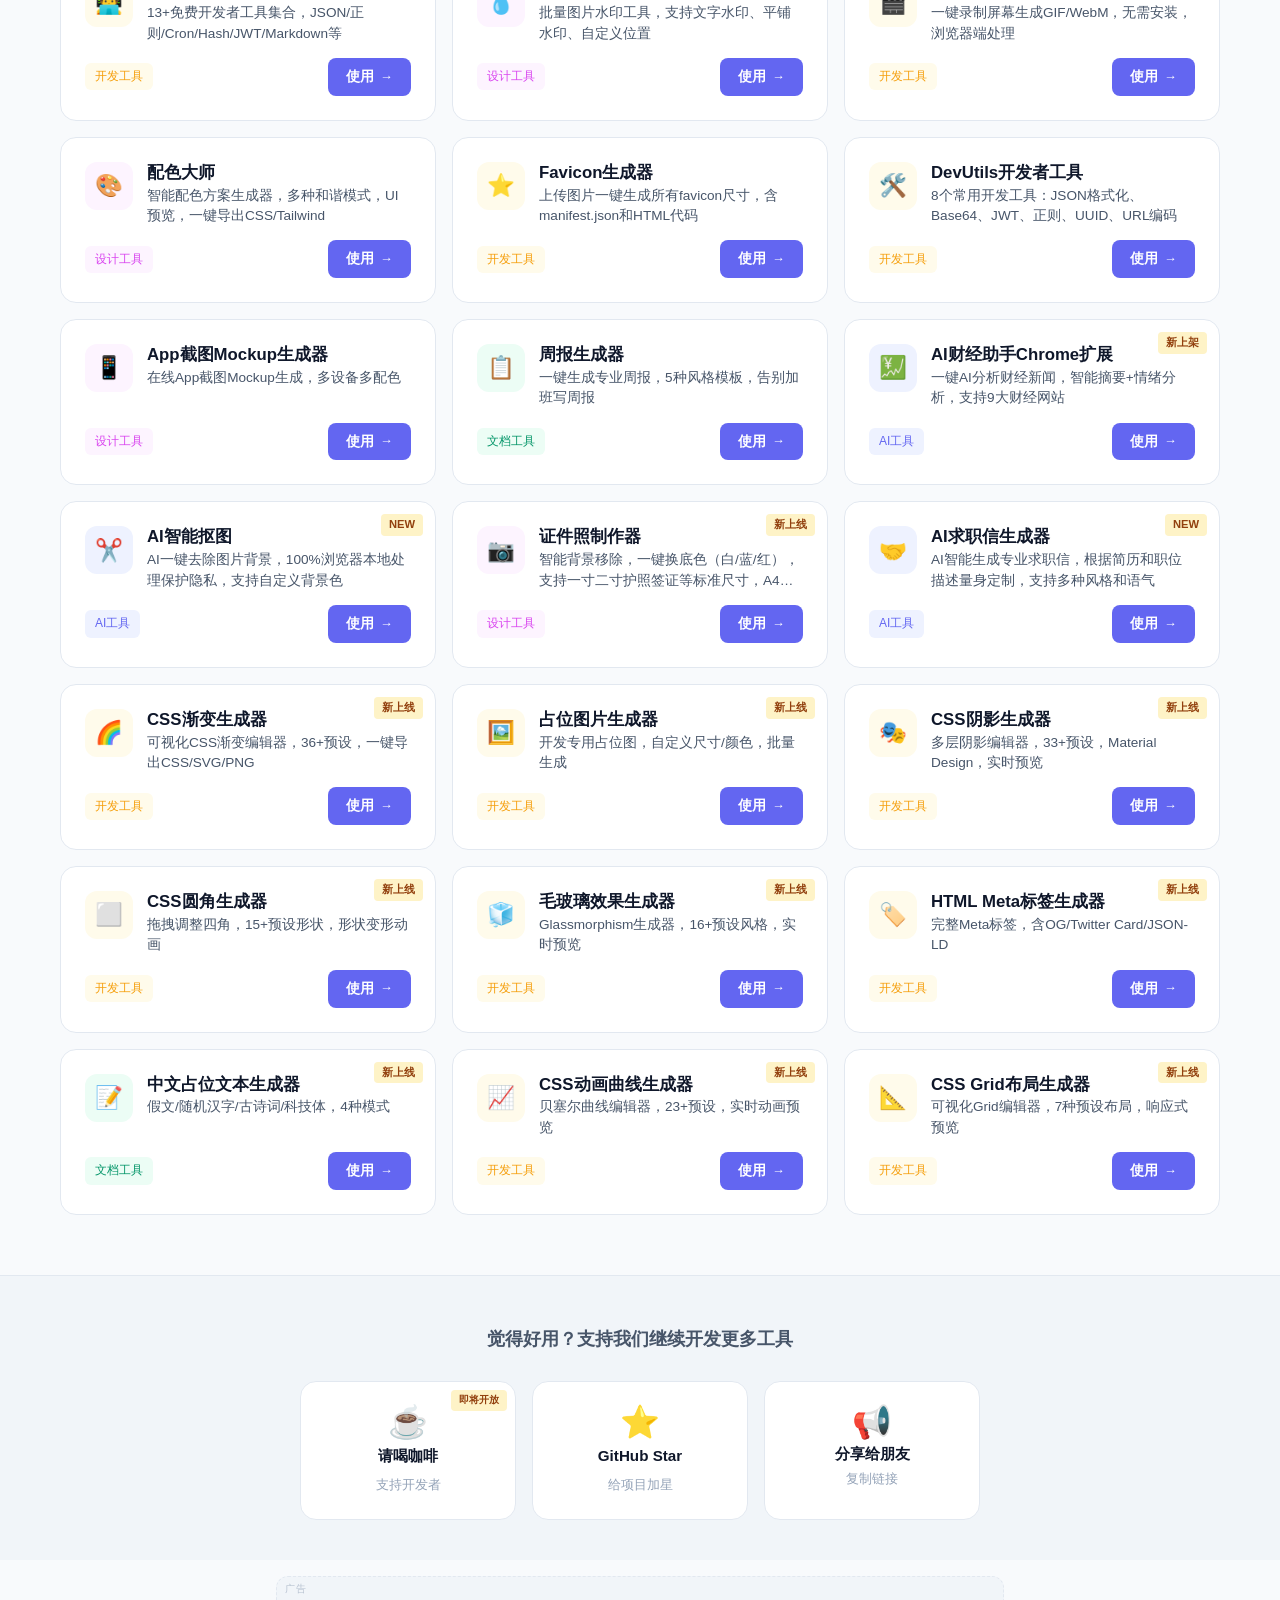
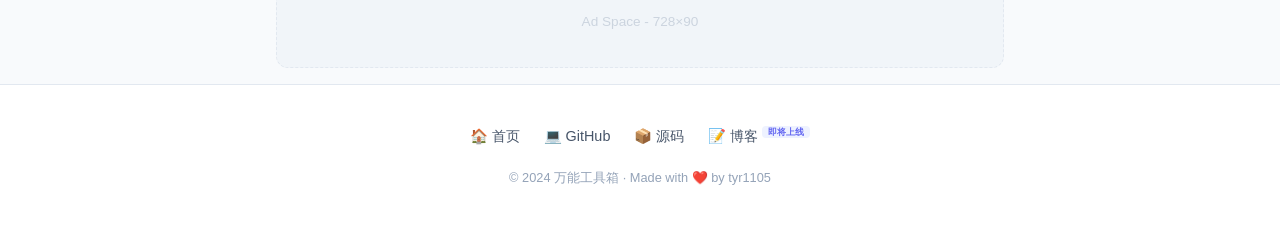
==== commit b227b5f7: "feat: 添加10个新开发工具（CSS渐变/阴影/圆角/毛玻璃/Meta/占位文本/动画曲线/Grid/占位图）" ====
--- a/index.html
+++ b/index.html
@@ -138,7 +138,7 @@
 </div>
 <div class="stats">
 <div class="stat-item">
-<span class="stat-number">33</span>
+<span class="stat-number">23</span>
 <span class="stat-label">在线工具</span>
 </div>
 <div class="stat-item">
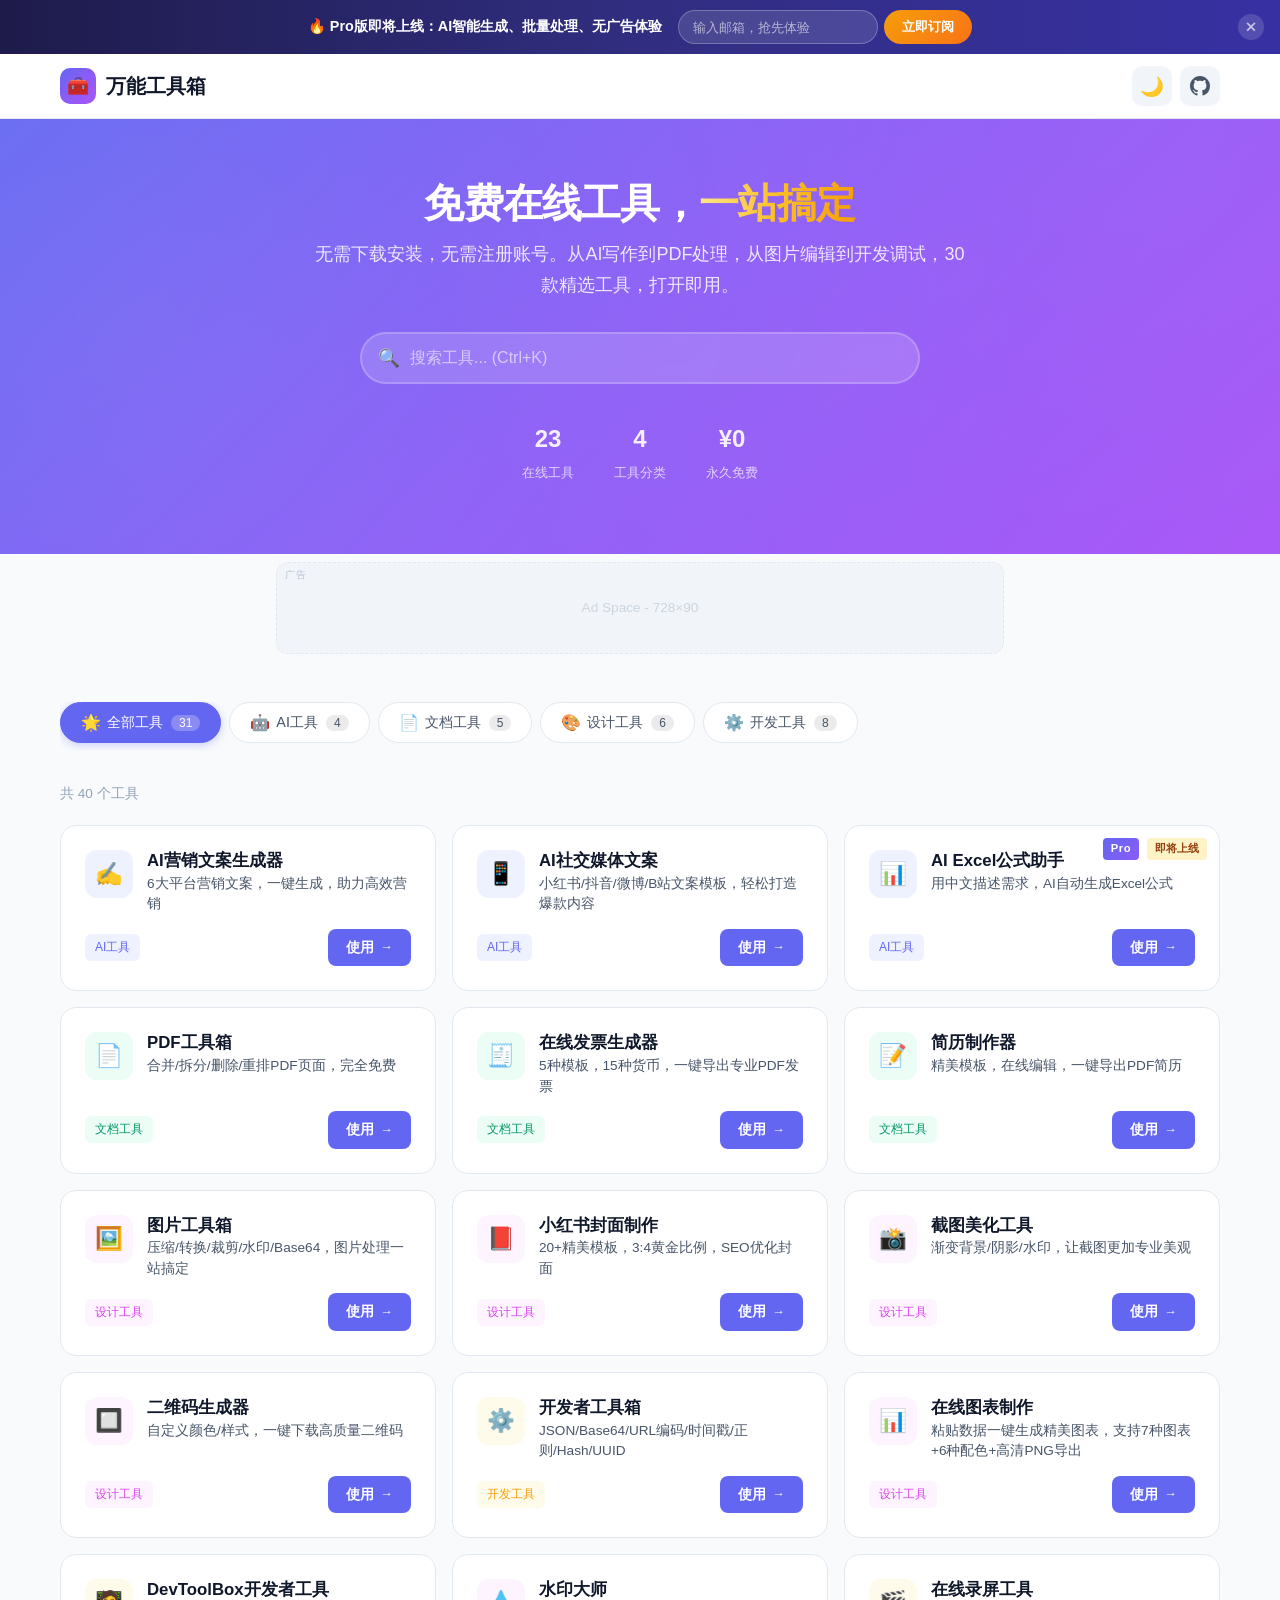
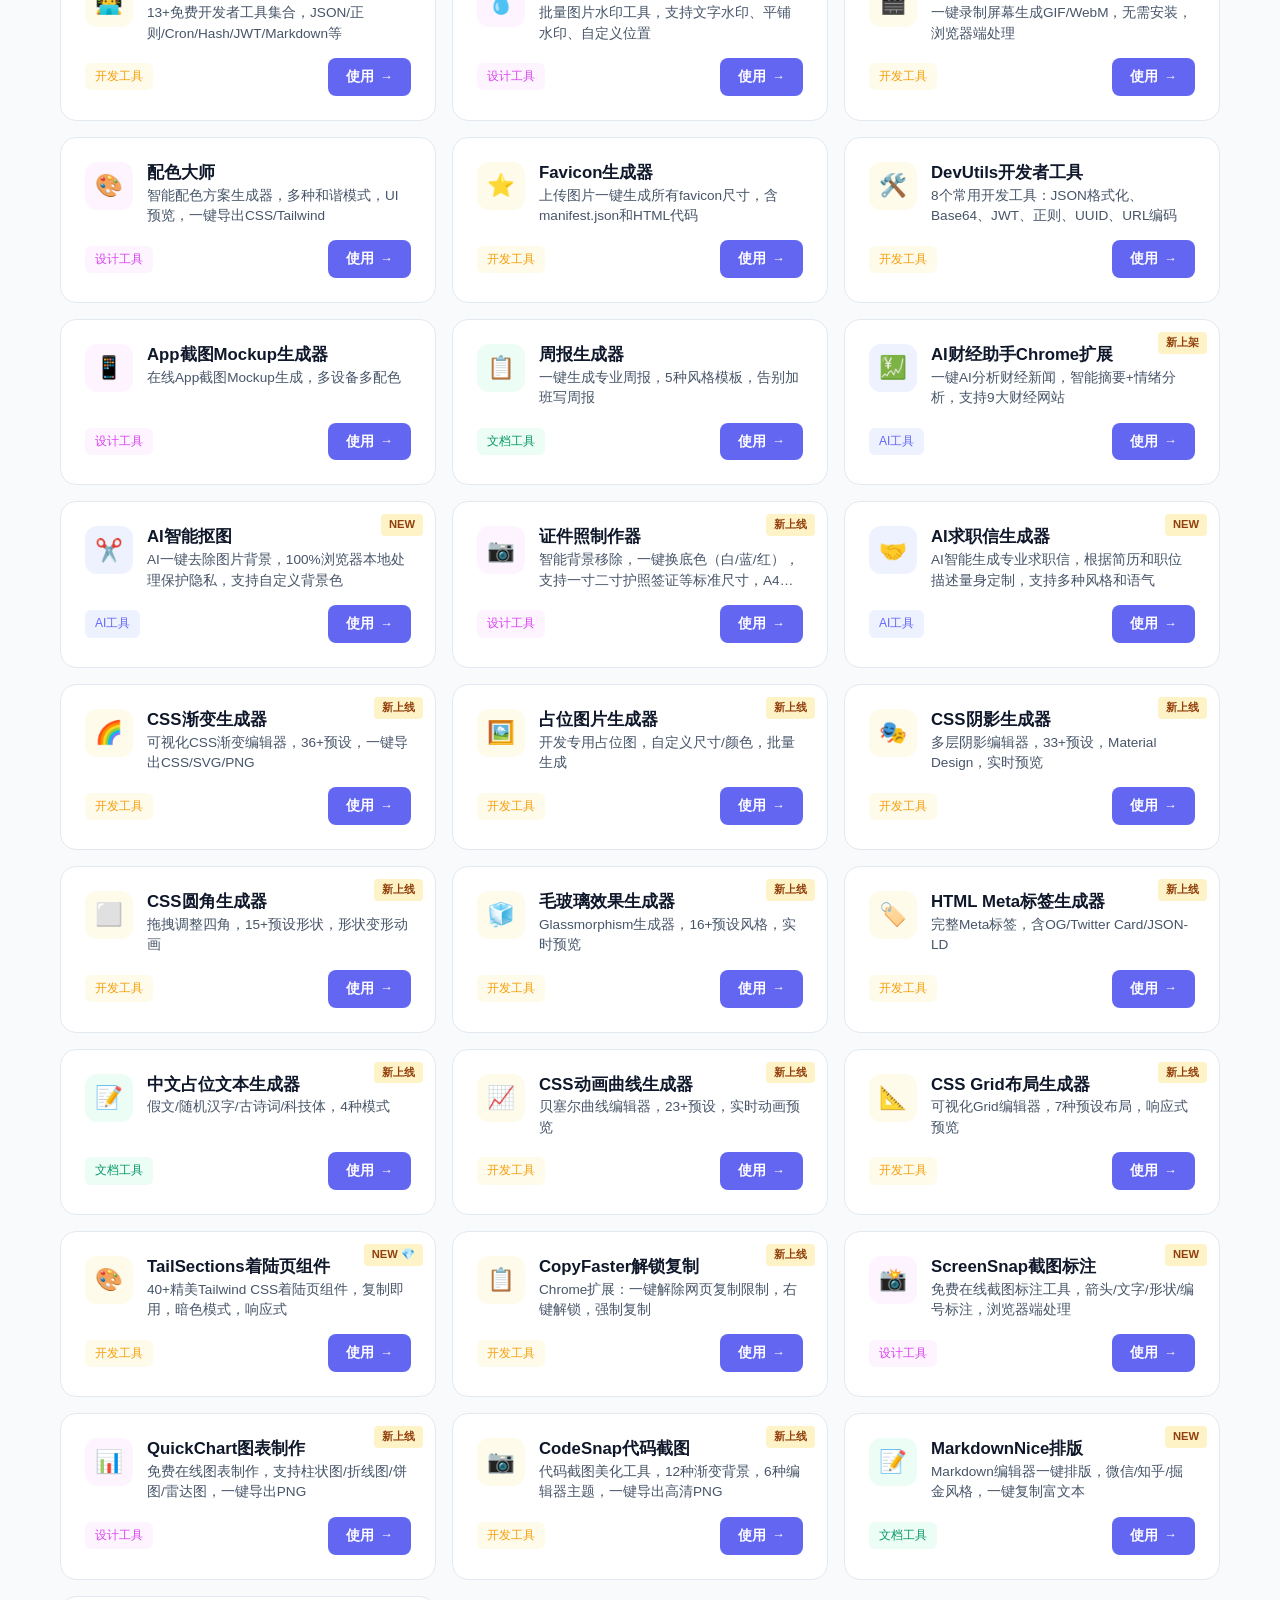
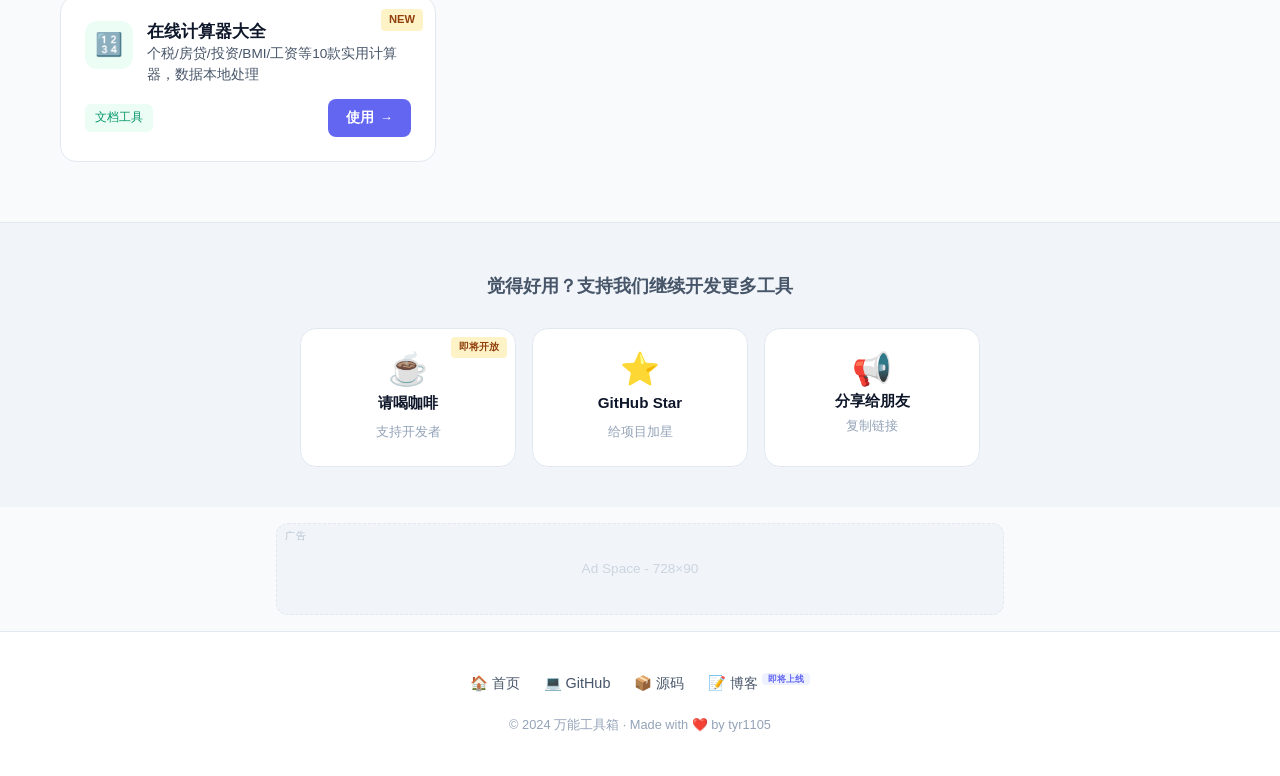
==== commit 129c8cee: "feat: 添加在线计算器大全 - 个税/房贷/投资等10款计算器" ====
--- a/index.html
+++ b/index.html
@@ -171,13 +171,13 @@
 <div class="container">
 <div class="categories-inner">
 <button class="cat-btn active" data-category="all">
-<span class="cat-emoji">🌟</span> 全部工具 <span class="cat-count">30</span>
+<span class="cat-emoji">🌟</span> 全部工具 <span class="cat-count">31</span>
 </button>
 <button class="cat-btn" data-category="ai">
 <span class="cat-emoji">🤖</span> AI工具 <span class="cat-count">4</span>
 </button>
 <button class="cat-btn" data-category="doc">
-<span class="cat-emoji">📄</span> 文档工具 <span class="cat-count">4</span>
+<span class="cat-emoji">📄</span> 文档工具 <span class="cat-count">5</span>
 </button>
 <button class="cat-btn" data-category="design">
 <span class="cat-emoji">🎨</span> 设计工具 <span class="cat-count">6</span>
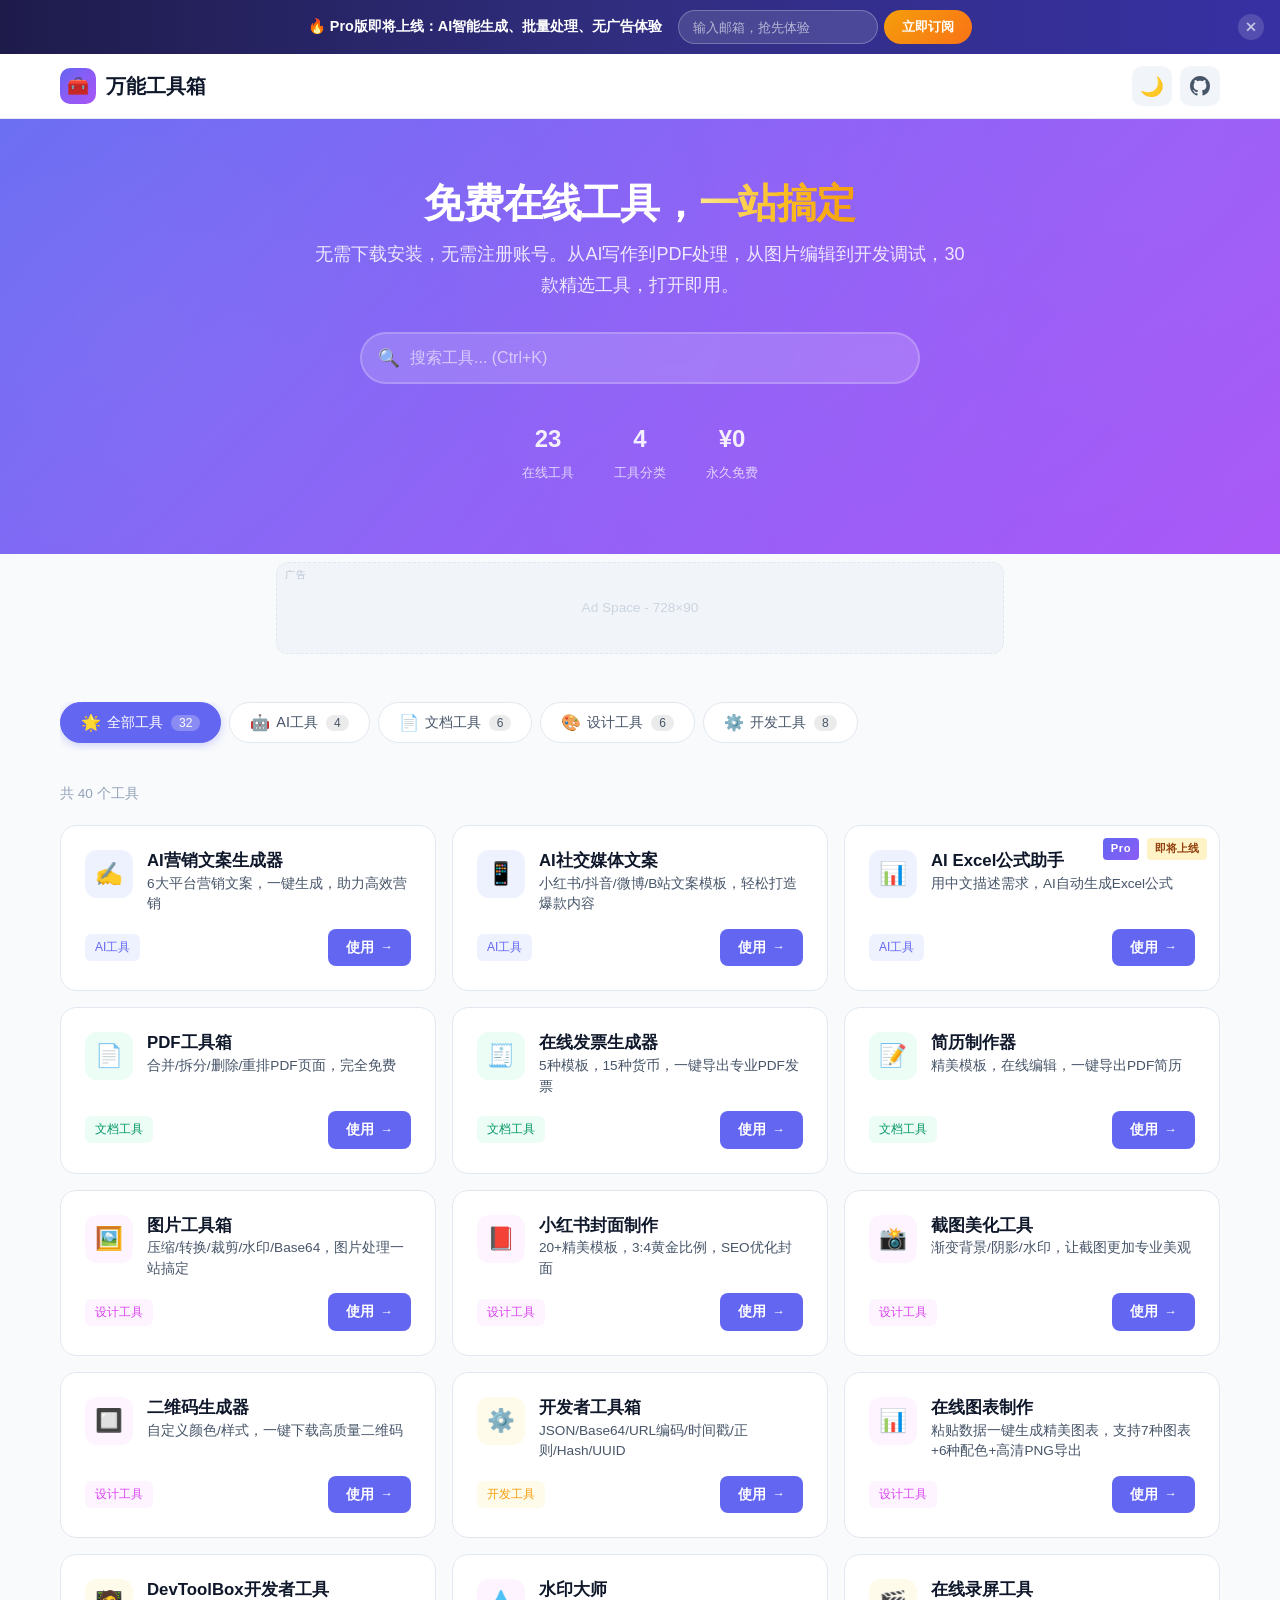
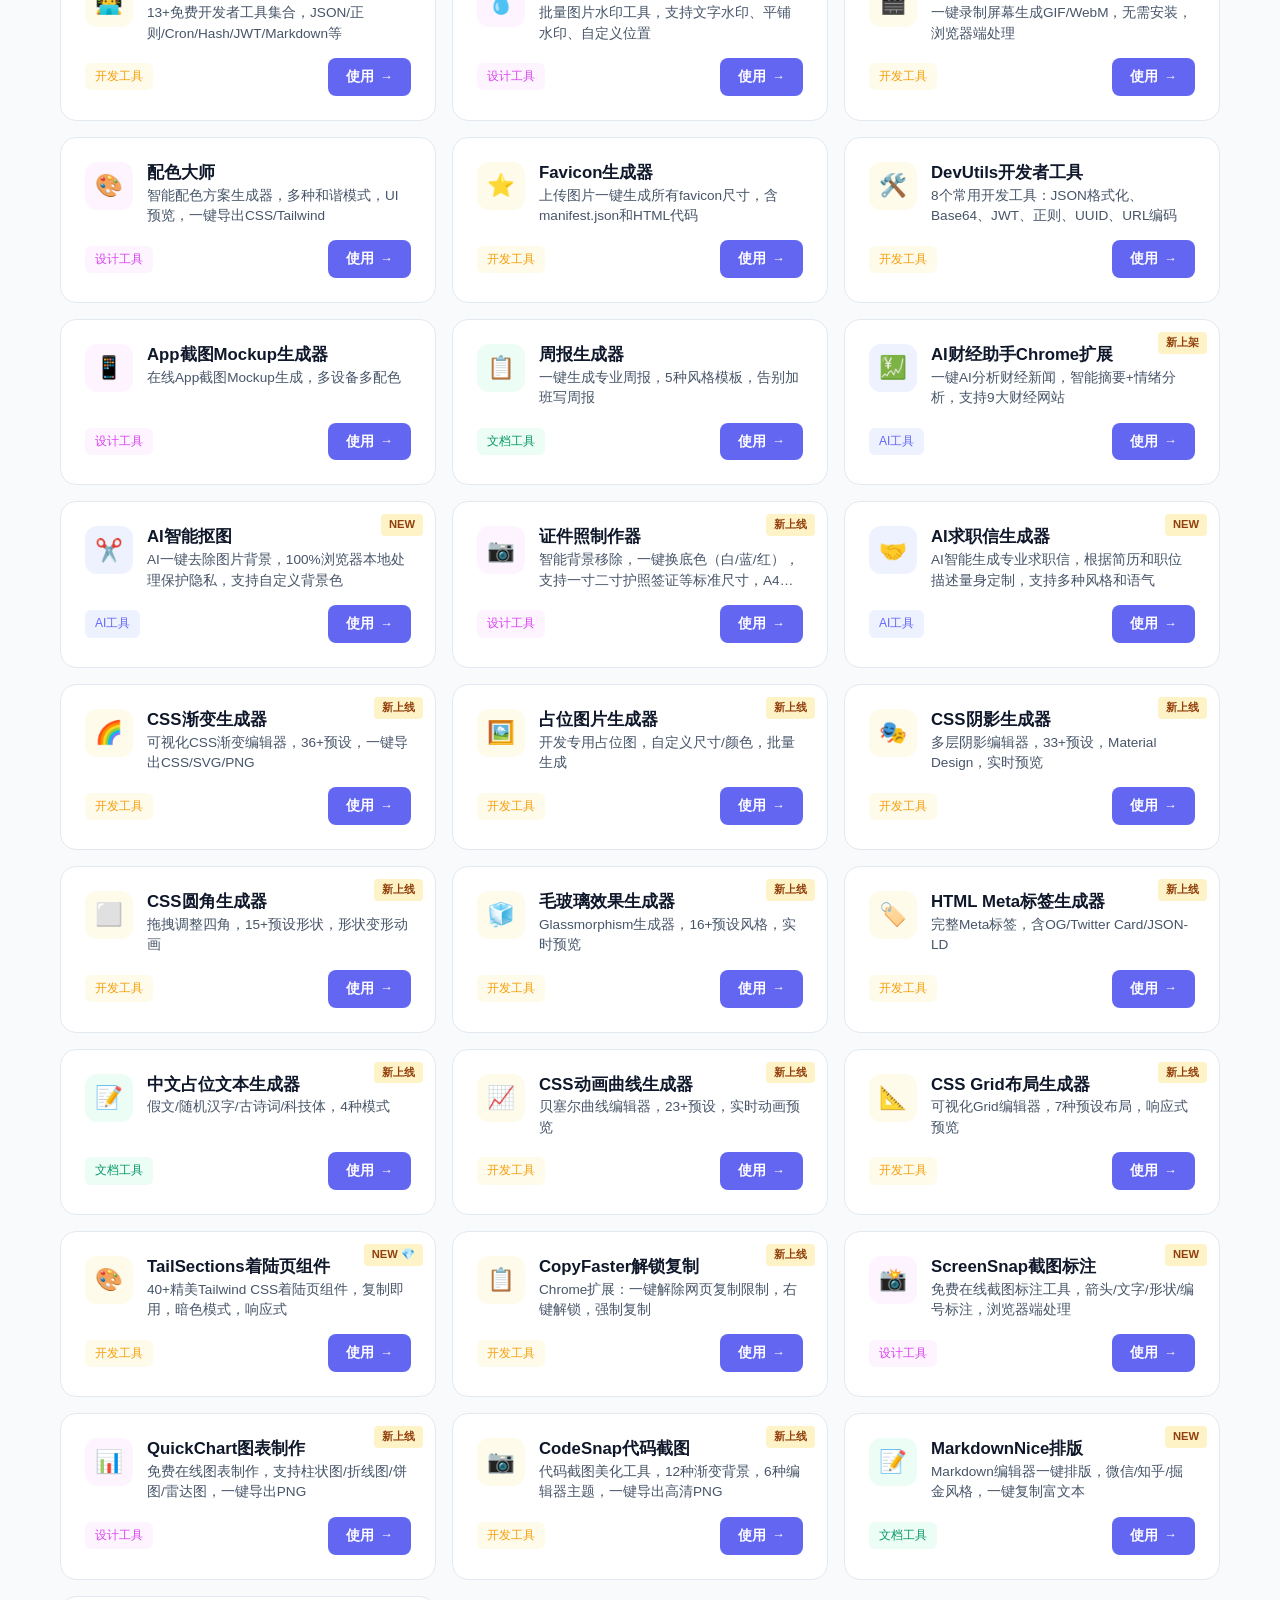
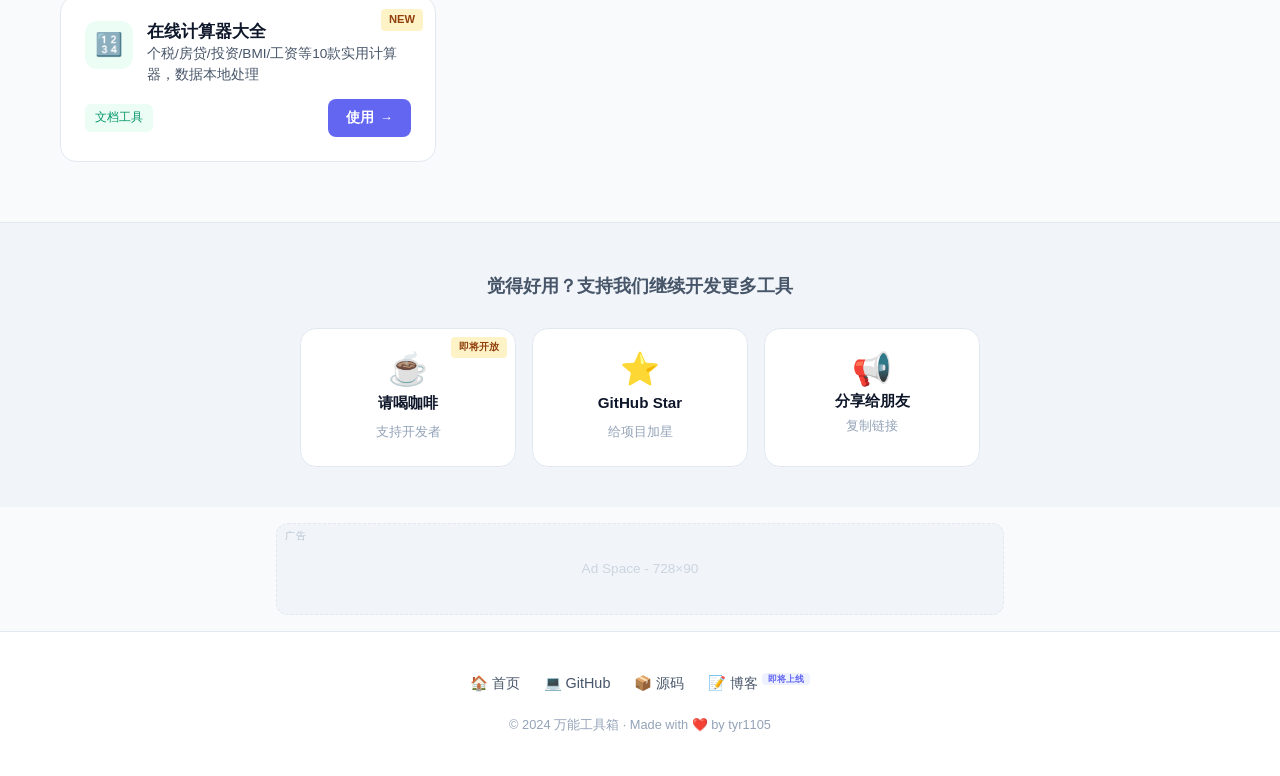
==== commit f1e702b5: "feat: 添加文本分析工具箱 + 在线计算器大全 - 两大高流量变现工具" ====
--- a/index.html
+++ b/index.html
@@ -171,13 +171,13 @@
 <div class="container">
 <div class="categories-inner">
 <button class="cat-btn active" data-category="all">
-<span class="cat-emoji">🌟</span> 全部工具 <span class="cat-count">31</span>
+<span class="cat-emoji">🌟</span> 全部工具 <span class="cat-count">32</span>
 </button>
 <button class="cat-btn" data-category="ai">
 <span class="cat-emoji">🤖</span> AI工具 <span class="cat-count">4</span>
 </button>
 <button class="cat-btn" data-category="doc">
-<span class="cat-emoji">📄</span> 文档工具 <span class="cat-count">5</span>
+<span class="cat-emoji">📄</span> 文档工具 <span class="cat-count">6</span>
 </button>
 <button class="cat-btn" data-category="design">
 <span class="cat-emoji">🎨</span> 设计工具 <span class="cat-count">6</span>
